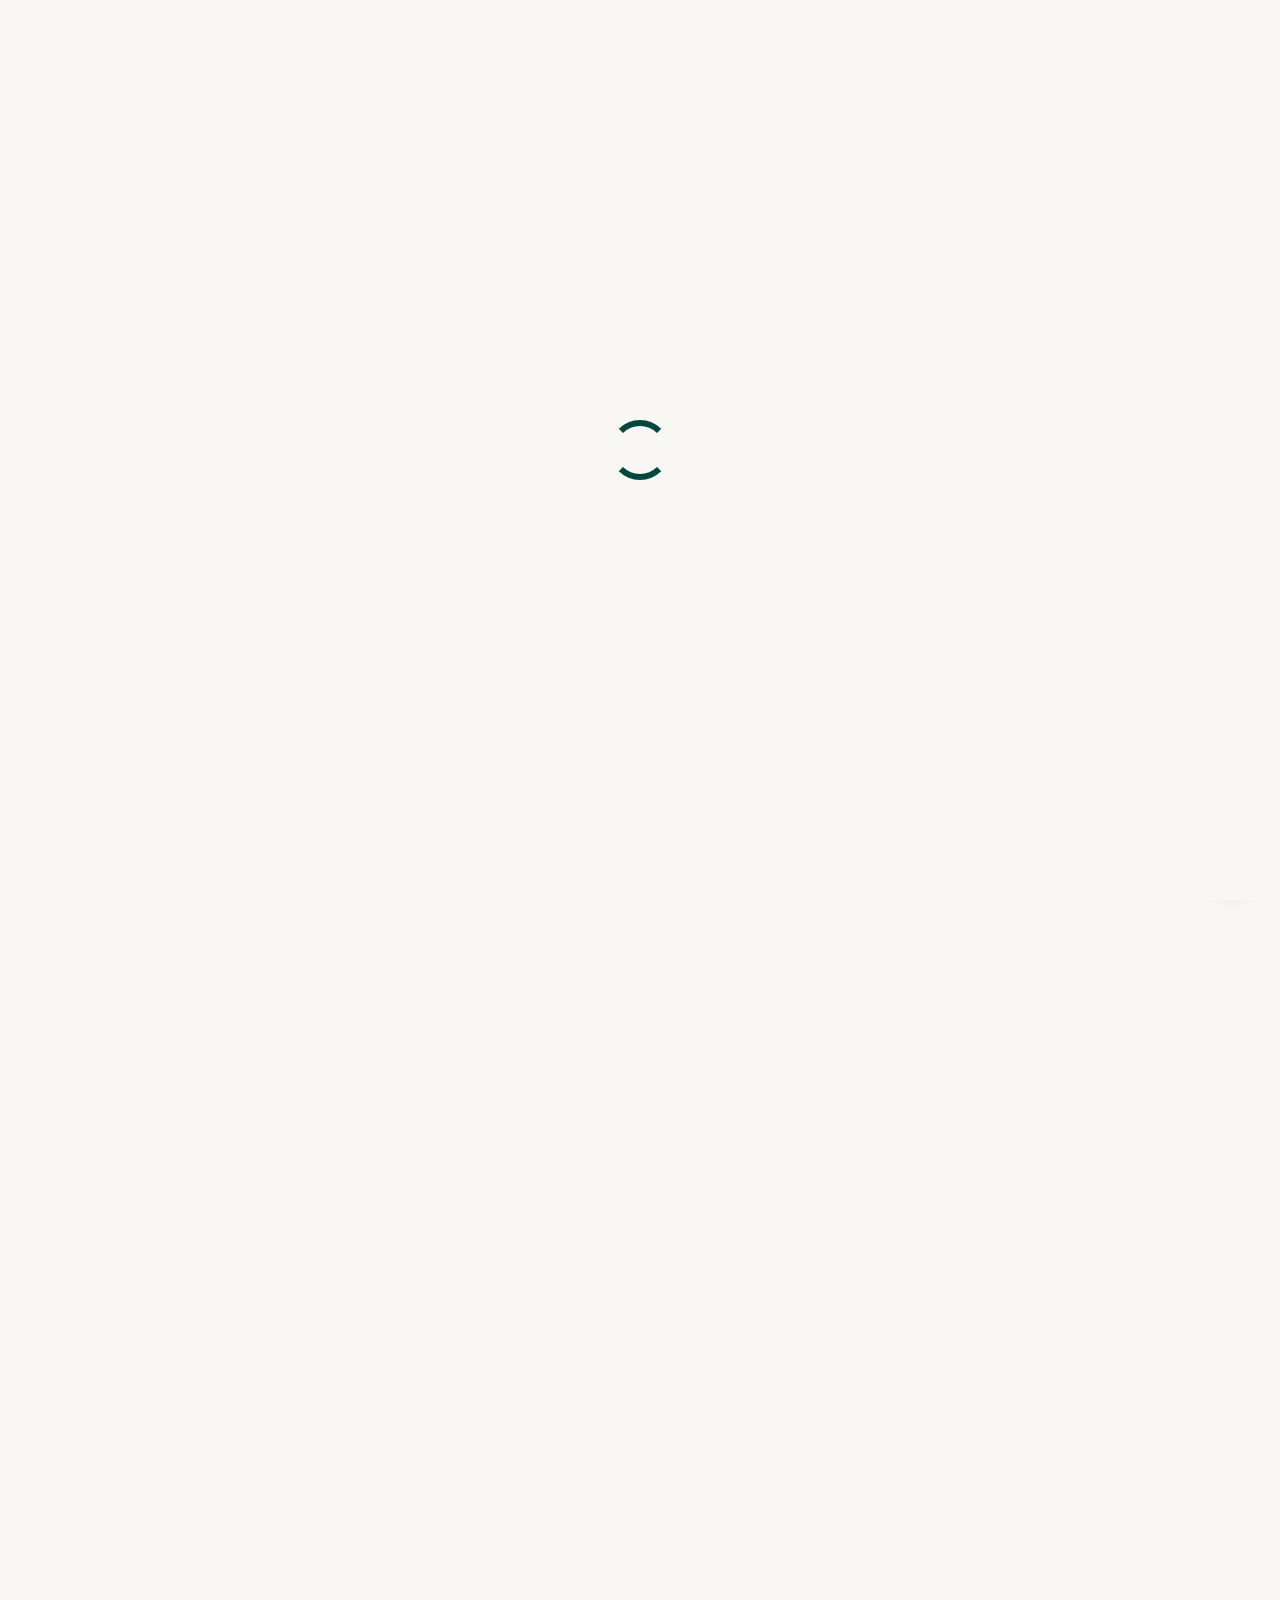
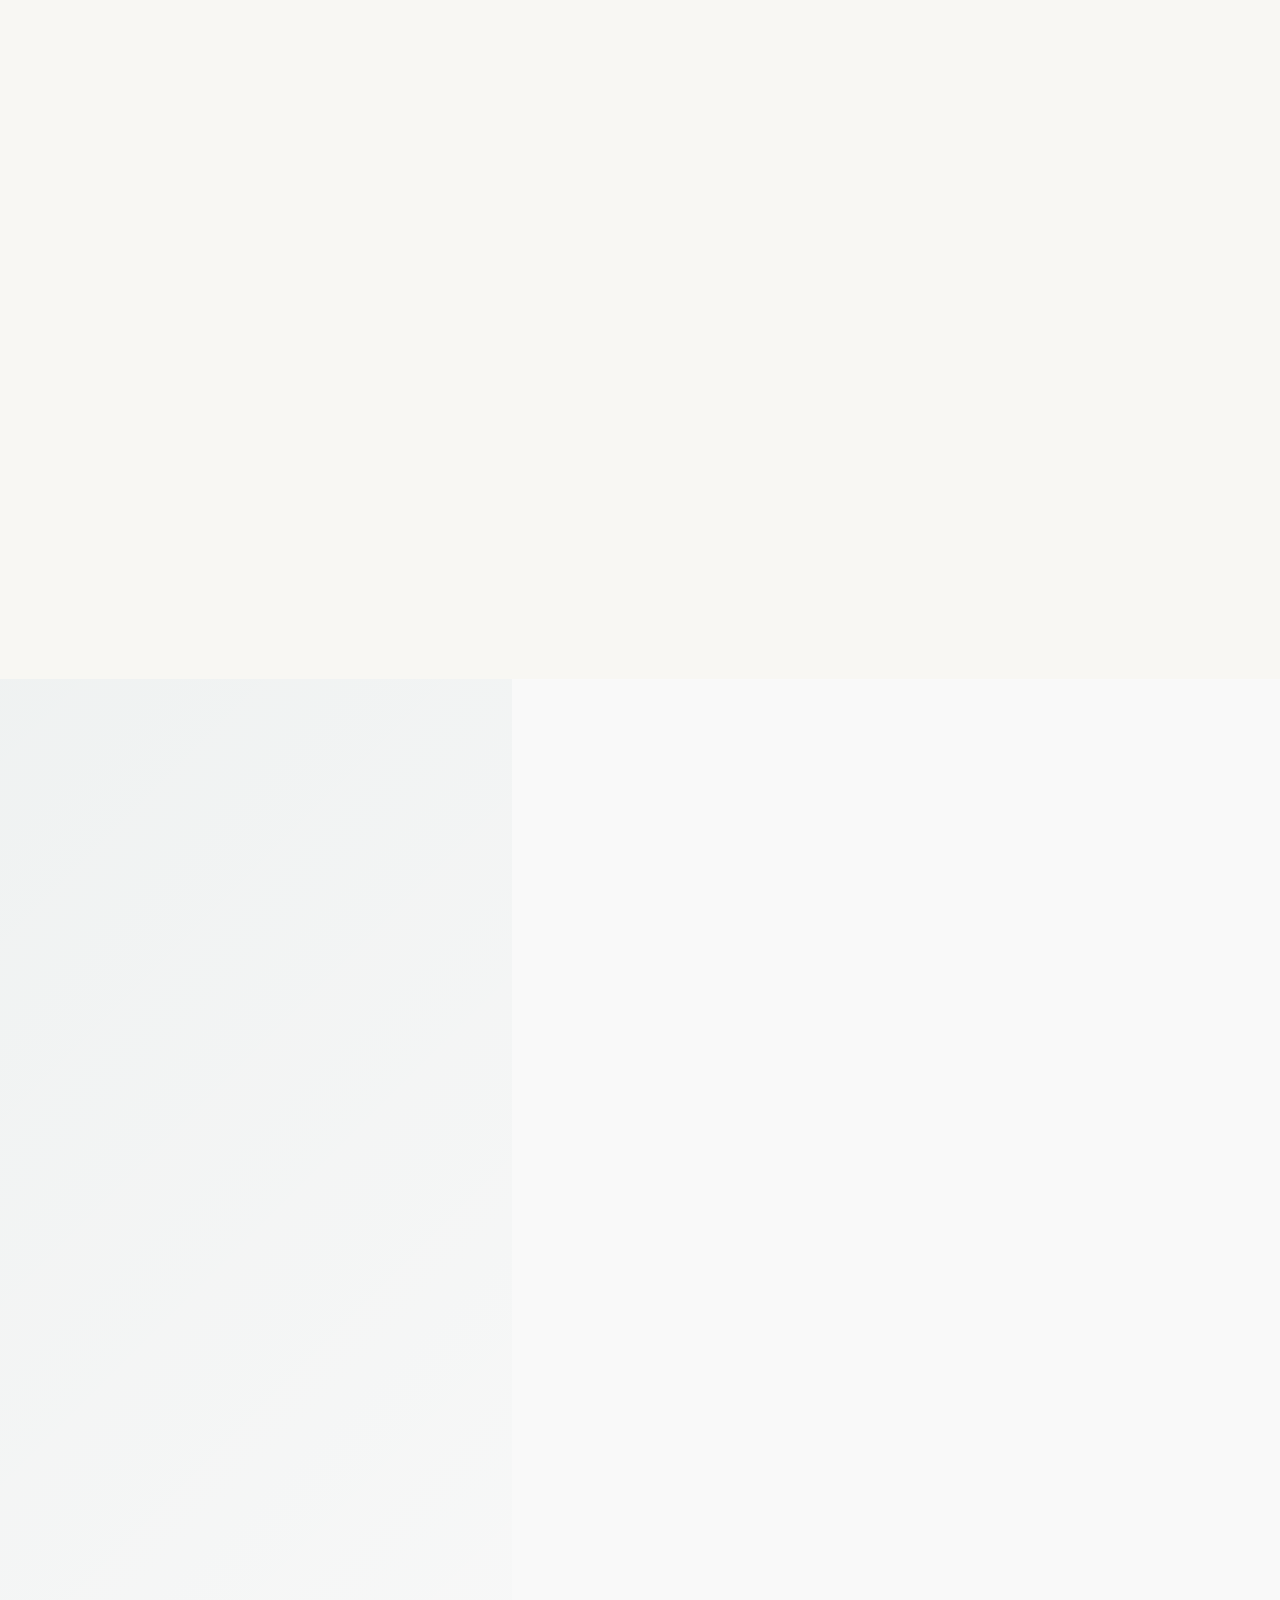
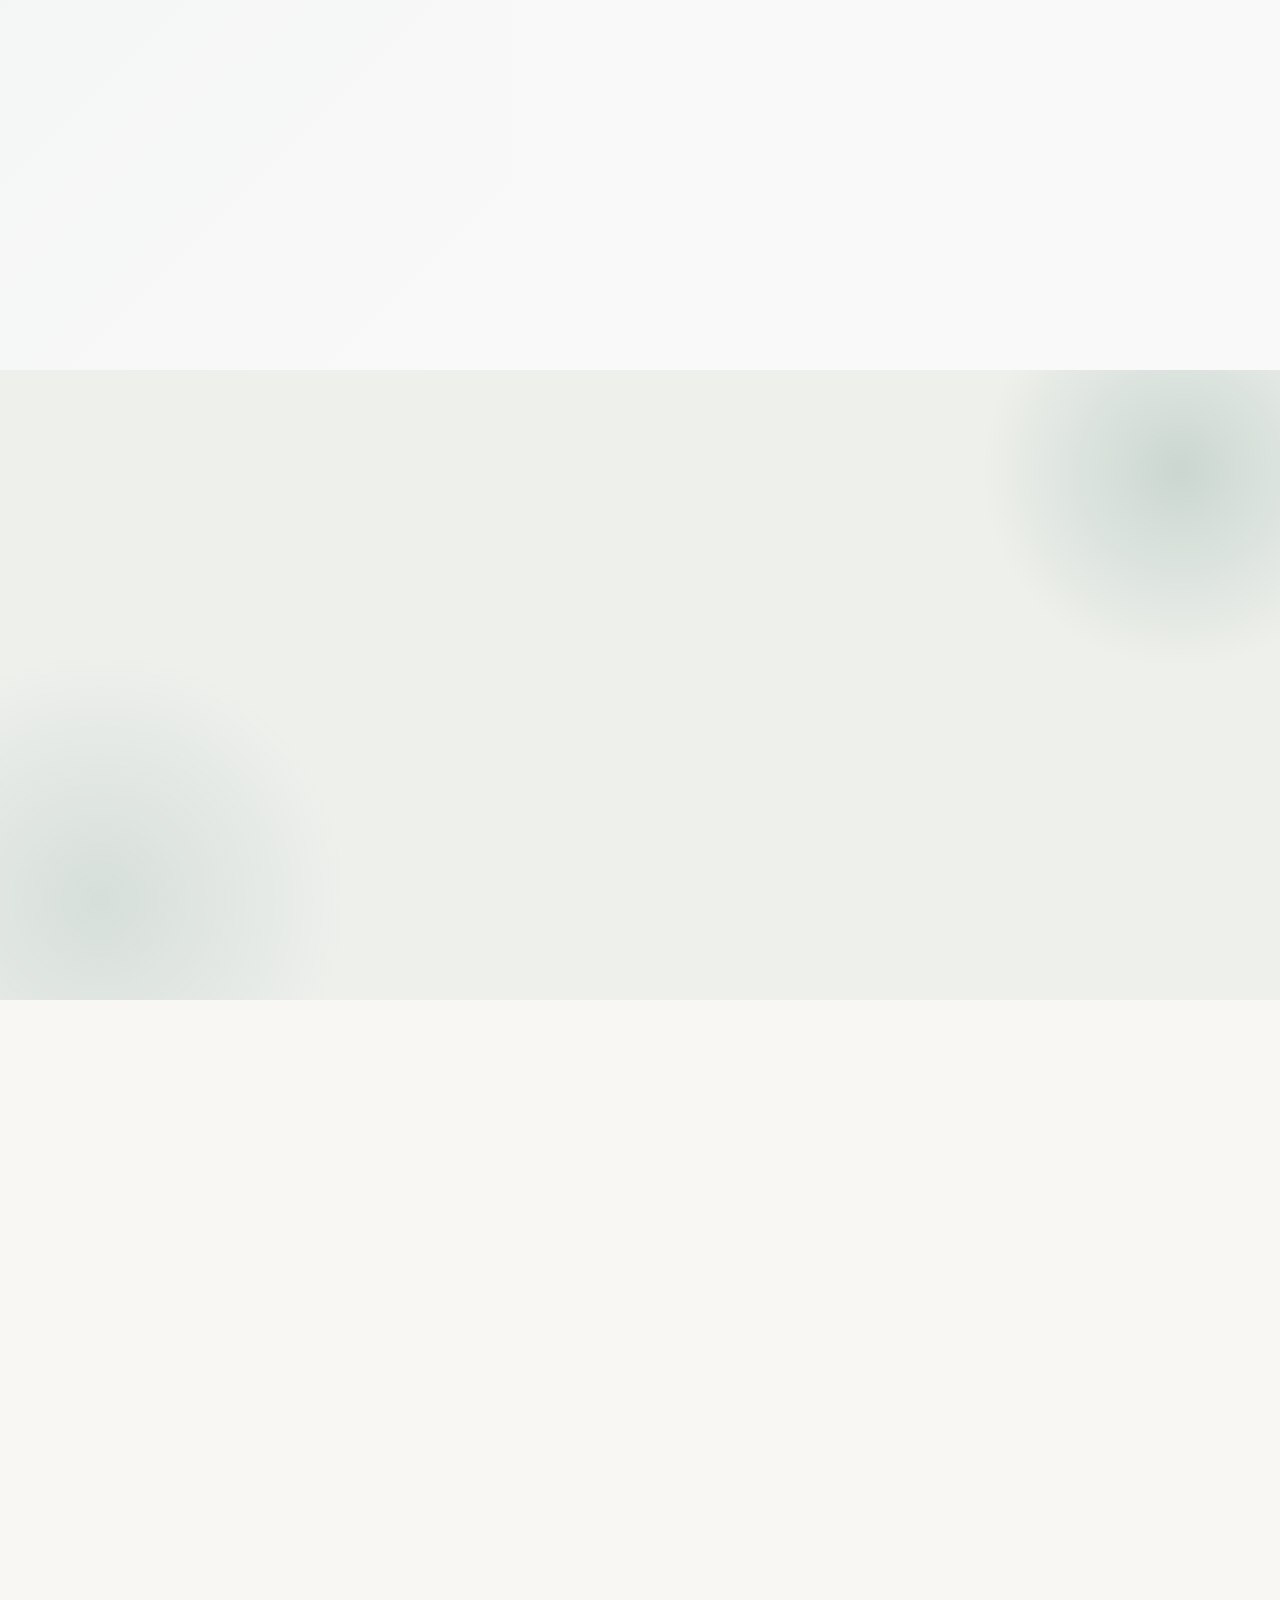
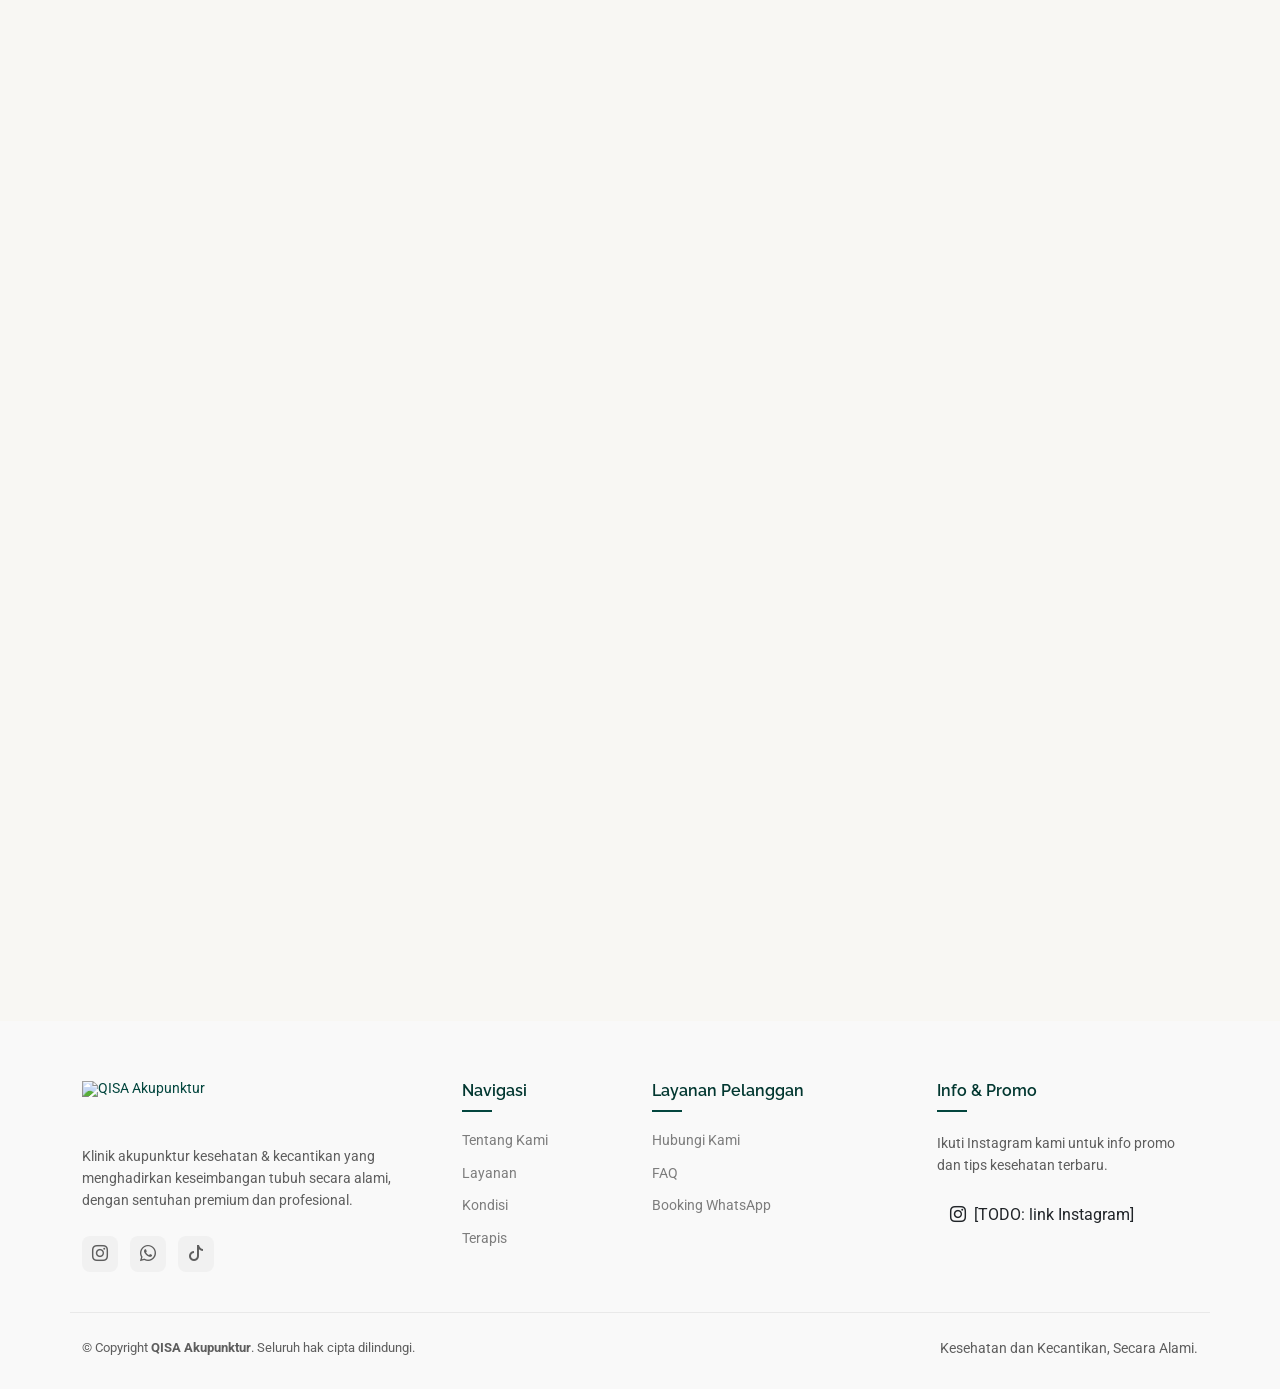
==== Orbit/index.html @ 47ae1bab "Initial commit" ====
<!DOCTYPE html>
<html lang="id">

<head>
  <meta charset="utf-8">

  <meta content="width=device-width, initial-scale=1.0" name="viewport">
  <title>QISA Akupunktur - Klinik Akupunktur Kesehatan &amp; Kecantikan | Padang</title>
  <meta name="description"
    content="QISA Akupunktur, klinik akupunktur kesehatan dan kecantikan di Padang. Ditangani terapis bersertifikat SIP, jarum steril sekali pakai.">
  <meta name="keywords"
    content="akupunktur padang, klinik akupunktur, akupunktur kecantikan, akupunktur facelift, bekam api">

  <!-- Favicons -->
  <link href="assets/img/favicon.png" rel="icon">
  <link href="assets/img/favicon.png" rel="apple-touch-icon">

  <!-- Fonts -->
  <link href="https://fonts.googleapis.com" rel="preconnect">
  <link href="https://fonts.gstatic.com" rel="preconnect" crossorigin>
  <link
    href="https://fonts.googleapis.com/css2?family=Roboto:ital,wght@0,100;0,300;0,400;0,500;0,700;0,900;1,100;1,300;1,400;1,500;1,700;1,900&family=Lato:ital,wght@0,100;0,300;0,400;0,700;0,900;1,100;1,300;1,400;1,700;1,900&family=Raleway:ital,wght@0,100;0,200;0,300;0,400;0,500;0,600;0,700;0,800;0,900;1,100;1,200;1,300;1,400;1,500;1,600;1,700;1,800;1,900&display=swap"
    rel="stylesheet">

  <!-- Vendor CSS Files -->
  <link href="assets/vendor/bootstrap/css/bootstrap.min.css" rel="stylesheet">
  <link href="assets/vendor/bootstrap-icons/bootstrap-icons.css" rel="stylesheet">
  <link href="assets/vendor/aos/aos.css" rel="stylesheet">
  <link href="assets/vendor/glightbox/css/glightbox.min.css" rel="stylesheet">
  <link href="assets/vendor/swiper/swiper-bundle.min.css" rel="stylesheet">

  <!-- Main CSS File -->
  <link href="assets/css/main.css" rel="stylesheet">

  <!-- =======================================================
  * Template Name: Orbit
  * Template URL: https://bootstrapmade.com/orbit-bootstrap-template/
  * Adapted for: QISA Akupunktur
  * NOTE: file ini didesain untuk ditimpakan ke index.html bawaan
  * template Orbit (folder assets/vendor, assets/css/main.css,
  * assets/js/main.js TETAP dipakai apa adanya). Silakan ubah warna
  * lewat variabel warna di assets/css/main.css.
  ======================================================== -->
</head>

<body class="index-page">

  <header id="header" class="header d-flex align-items-center sticky-top">
    <div class="container position-relative d-flex align-items-center justify-content-between">

      <a href="index.html" class="logo d-flex align-items-center me-auto me-xl-0">
        <img src="assets/img/logo-lengkap.png" alt="QISA Akupunktur" class="img-fluid">
      </a>

      <nav id="navmenu" class="navmenu">
        <ul>
          <li><a href="#hero" class="active">Beranda</a></li>
          <li><a href="#about">Tentang</a></li>
          <li><a href="#services">Layanan</a></li>
          <li><a href="#portfolio">Kondisi</a></li>
          <li><a href="#why-us">Kenapa QISA</a></li>
          <li><a href="#team">Terapis</a></li>
          <li><a href="#faq">FAQ</a></li>
          <li><a href="#contact">Kontak</a></li>
        </ul>
        <i class="mobile-nav-toggle d-xl-none bi bi-list"></i>
      </nav>

      <a class="btn-getstarted" href="https://wa.me/62XXXXXXXXXX" target="_blank">Booking WhatsApp</a>

    </div>
  </header>

  <main class="main">

    <!-- Hero Section -->
    <section id="hero" class="hero section">

      <div class="container" data-aos="fade-up" data-aos-delay="100">

        <div class="row align-items-center gy-5">

          <div class="col-lg-6" data-aos="fade-right" data-aos-delay="200">
            <div class="hero-content">
              <div class="hero-tag" data-aos="fade-up" data-aos-delay="250">
                <span class="tag-dot"></span>
                <span class="tag-text">Klinik Akupunktur Kesehatan &amp; Kecantikan · Padang</span>
              </div>

              <h1 class="hero-headline" data-aos="fade-up" data-aos-delay="300">Kembalikan Keseimbangan Tubuh, Secara
                Alami &amp; Profesional</h1>

              <p class="hero-text" data-aos="fade-up" data-aos-delay="350">QISA Akupunktur telah melayani masyarakat
                Padang sejak Januari 2024. Seluruh terapi ditangani langsung oleh Akupunktur Terapis bersertifikat dan
                berizin praktik (SIP), menggunakan jarum steril sekali pakai, sehingga Anda dapat menjalani terapi
                dengan aman dan nyaman.</p>

              <div class="hero-cta" data-aos="fade-up" data-aos-delay="400">
                <a href="https://wa.me/62XXXXXXXXXX" target="_blank" class="cta-button">
                  <span>Booking Sekarang</span>
                  <i class="bi bi-arrow-right"></i>
                </a>
                <a href="#services" class="cta-link">
                  <i class="bi bi-arrow-down-circle"></i>
                  <span>Lihat Layanan</span>
                </a>
              </div>
            </div>
          </div>

          <div class="col-lg-6" data-aos="fade-left" data-aos-delay="300">
            <div class="stats-grid">
              <div class="stat-card stat-card-primary" data-aos="zoom-in" data-aos-delay="350">
                <div class="stat-icon-wrap">
                  <i class="bi bi-shield-check"></i>
                </div>
                <div class="stat-info">
                  <span class="stat-value">SIP</span>
                  <span class="stat-title">Terapis Tersertifikasi</span>
                </div>
              </div>

              <div class="stat-card" data-aos="zoom-in" data-aos-delay="400">
                <div class="stat-icon-wrap">
                  <i class="bi bi-droplet-half"></i>
                </div>
                <div class="stat-info">
                  <span class="stat-value">100%</span>
                  <span class="stat-title">Jarum Steril Sekali Pakai</span>
                </div>
              </div>

              <div class="stat-card" data-aos="zoom-in" data-aos-delay="450">
                <div class="stat-icon-wrap">
                  <i class="bi bi-calendar-heart"></i>
                </div>
                <div class="stat-info">
                  <span class="stat-value">2024</span>
                  <span class="stat-title">Melayani Sejak</span>
                </div>
              </div>

              <div class="stat-card stat-card-accent" data-aos="zoom-in" data-aos-delay="500">
                <div class="stat-icon-wrap">
                  <i class="bi bi-flower1"></i>
                </div>
                <div class="stat-info">
                  <span class="stat-value">2</span>
                  <span class="stat-title">Kesehatan &amp; Kecantikan</span>
                </div>
              </div>
            </div>
          </div>

        </div>

      </div>

    </section><!-- /Hero Section -->

    <!-- About Section -->
    <section id="about" class="about section">

      <div class="container" data-aos="fade-up" data-aos-delay="100">

        <div class="row gy-5 align-items-center">

          <div class="col-xl-6" data-aos="fade-right" data-aos-delay="200">
            <div class="about-images-wrapper">
              <div class="image-main">
                <!-- TODO: ganti dengan foto suasana klinik QISA -->
                <img src="assets/img/about/about-klinik.webp" alt="Suasana klinik QISA Akupunktur" class="img-fluid">
              </div>
              <div class="image-offset">
                <!-- TODO: ganti dengan foto detail sesi terapi -->
                <img src="assets/img/about/about-terapi-detail.webp" alt="Detail sesi terapi akupunktur"
                  class="img-fluid">
              </div>
              <div class="experience-badge">
                <img src="assets/img/logo.webp" alt="Logo QISA" width="80" height="80" class="rounded-circle">
                <!-- <span class="years">Q</span> -->
                <span class="text">Filosofi<br>Logo QISA</span>
              </div>
              <div class="shape-pattern"></div>
            </div>
          </div>

          <div class="col-xl-6" data-aos="fade-left" data-aos-delay="300">
            <div class="about-content">
              <div class="section-subtitle">Tentang Kami</div>
              <h2>Klinik Akupunktur yang Mengembalikan Harmoni Tubuh dari Dalam</h2>
              <p class="lead-text">
                Huruf Q pada logo QISA mewakili "Qi", energi kehidupan dalam konsep penyembuhan tradisional. Lengkung
                yin-yang di dalamnya melambangkan keseimbangan antara tubuh, energi, kesehatan, dan kecantikan.
              </p>
              <p class="mb-4 description">
                QISA Akupunktur telah melayani masyarakat sejak Januari 2024 dengan komitmen menghadirkan pelayanan
                kesehatan yang profesional, aman, dan berkualitas. Seluruh layanan ditangani oleh Akupunktur Terapis
                tersertifikasi yang memiliki Surat Izin Praktik (SIP), berlokasi strategis di Jalan S. Parman No. 110,
                Padang.
              </p>

              <div class="features-grid">
                <div class="feature-card">
                  <i class="bi bi-check-circle-fill"></i>
                  <span>Jarum Steril Sekali Pakai</span>
                </div>
                <div class="feature-card">
                  <i class="bi bi-check-circle-fill"></i>
                  <span>Personal &amp; Holistik</span>
                </div>
                <div class="feature-card">
                  <i class="bi bi-check-circle-fill"></i>
                  <span>Lokasi Strategis</span>
                </div>
                <div class="feature-card">
                  <i class="bi bi-check-circle-fill"></i>
                  <span>Ramah &amp; Edukatif</span>
                </div>
              </div>

              <div class="stats-row">
                <div class="stat-box">
                  <span class="number purecounter" data-purecounter-start="0" data-purecounter-end="3"
                    data-purecounter-duration="1">3</span>
                  <span class="label">Jenis Layanan</span>
                </div>
                <div class="stat-box">
                  <span class="number purecounter" data-purecounter-start="0" data-purecounter-end="13"
                    data-purecounter-duration="1">13</span>
                  <span class="label">FAQ Terjawab</span>
                </div>
                <div class="stat-box">
                  <span class="number purecounter" data-purecounter-start="0" data-purecounter-end="100"
                    data-purecounter-duration="1">100</span>
                  <span class="label">% Jarum Steril</span>
                </div>
              </div>

              <div class="action-buttons">
                <a href="https://wa.me/62XXXXXXXXXX" target="_blank" class="btn btn-primary-custom">
                  Booking via WhatsApp <i class="bi bi-arrow-right"></i>
                </a>
                <div class="contact-info">
                  <div class="icon-box">
                    <i class="bi bi-geo-alt-fill"></i>
                  </div>
                  <div class="text">
                    <span>Kunjungi Kami</span>
                    <a href="#contact">Jl. S. Parman No. 110, Padang</a>
                  </div>
                </div>
              </div>

            </div>
          </div>

        </div>

      </div>

    </section><!-- /About Section -->

    <!-- Services Section -->
    <section id="services" class="services section">

      <!-- Section Title -->
      <div class="container section-title" data-aos="fade-up">
        <h2>Layanan</h2>
        <p>Terapi yang menggabungkan pendekatan tradisional dengan praktik profesional, disesuaikan dengan kebutuhan
          setiap pasien</p>
      </div><!-- End Section Title -->

      <div class="container" data-aos="fade-up" data-aos-delay="100">

        <div class="row g-4 justify-content-center">

          <!-- Service Card 1 -->
          <div class="col-lg-4 col-md-6" data-aos="fade-up" data-aos-delay="100">
            <div class="service-card">
              <div class="icon-wrapper">
                <i class="bi bi-activity"></i>
              </div>
              <h3>Akupuntur Kesehatan</h3>
              <p>Menstimulasi titik-titik tubuh dengan jarum steril halus untuk mengoptimalkan fungsi tubuh,
                meningkatkan sirkulasi, dan mendukung pemulihan alami. Cocok untuk nyeri otot, migrain, insomnia, dan
                gangguan pencernaan.</p>
              <a href="https://wa.me/62XXXXXXXXXX" target="_blank" class="service-link">
                <span>Konsultasi Sekarang</span>
                <i class="bi bi-arrow-right"></i>
              </a>
            </div>
          </div><!-- End Service Card -->

          <!-- Service Card 2 - Featured -->
          <div class="col-lg-4 col-md-6" data-aos="fade-up" data-aos-delay="200">
            <div class="service-card featured">
              <div class="featured-badge">
                <i class="bi bi-star-fill"></i>
                <span>Umum &amp; Facelift</span>
              </div>
              <div class="icon-wrapper">
                <i class="bi bi-flower1"></i>
              </div>
              <h3>Akupuntur Kecantikan</h3>
              <p>Perawatan wajah alami tanpa bedah yang merangsang sirkulasi darah dan regenerasi kulit dari dalam.
                Tersedia Akupuntur Kecantikan Umum dan Akupuntur Facelift (efek lifting alami tanpa operasi).</p>
              <a href="https://wa.me/62XXXXXXXXXX" target="_blank" class="service-link">
                <span>Konsultasi Sekarang</span>
                <i class="bi bi-arrow-right"></i>
              </a>
            </div>
          </div><!-- End Service Card -->

          <!-- Service Card 3 -->
          <div class="col-lg-4 col-md-6" data-aos="fade-up" data-aos-delay="300">
            <div class="service-card">
              <div class="icon-wrapper">
                <i class="bi bi-fire"></i>
              </div>
              <h3>Bekam Api</h3>
              <p>Terapi tradisional dengan kop bertekanan vakum dari panas, dilakukan sesuai prosedur aman oleh terapis
                kompeten. Membantu melancarkan sirkulasi darah dan meredakan ketegangan otot.</p>
              <a href="https://wa.me/62XXXXXXXXXX" target="_blank" class="service-link">
                <span>Konsultasi Sekarang</span>
                <i class="bi bi-arrow-right"></i>
              </a>
            </div>
          </div><!-- End Service Card -->

        </div>

        <!-- Stats Row -->
        <div class="stats-row" data-aos="fade-up" data-aos-delay="400">
          <div class="row g-4 justify-content-center">
            <div class="col-6 col-md-3">
              <div class="stat-item">
                <span class="stat-number">SIP</span>
                <span class="stat-label">Terapis Berizin</span>
              </div>
            </div>
            <div class="col-6 col-md-3">
              <div class="stat-item">
                <span class="stat-number">100%</span>
                <span class="stat-label">Jarum Steril</span>
              </div>
            </div>
            <div class="col-6 col-md-3">
              <div class="stat-item">
                <span class="stat-number">3</span>
                <span class="stat-label">Jenis Terapi</span>
              </div>
            </div>
            <div class="col-6 col-md-3">
              <div class="stat-item">
                <span class="stat-number">2024</span>
                <span class="stat-label">Berdiri Sejak</span>
              </div>
            </div>
          </div>
        </div>

      </div>

    </section><!-- /Services Section -->

    <section class="compare section light-background">

      <div class="container section-title" data-aos="fade-up">
        <h2>Kecantikan Umum vs. Facelift</h2>
        <p>Dua pendekatan berbeda untuk kebutuhan yang berbeda pula</p>
      </div>

      <div class="container" data-aos="fade-up">

        <div class="compare-card">

          <table class="table align-middle mb-0">

            <thead>
              <tr>
                <th width="20%">Aspek</th>
                <th width="40%">Kecantikan Umum</th>
                <th width="40%">Facelift</th>
              </tr>
            </thead>

            <tbody>

              <tr>
                <td>1. Fokus Utama</td>
                <td>Mencerahkan & menjaga kesehatan kulit.</td>
                <td>Mengencangkan (lifting) wajah secara alami.</td>
              </tr>

              <tr>
                <td>2. Jumlah Jarum</td>
                <td>Standar pada titik utama wajah.</td>
                <td>±100–150 jarum halus.</td>
              </tr>

              <tr>
                <td>3. Cocok Untuk</td>
                <td>Kulit kusam, jerawat, pori besar, mata panda.</td>
                <td>Kulit kendur, garis halus, double chin.</td>
              </tr>

              <tr>
                <td>4. Durasi</td>
                <td>±25 menit.</td>
                <td>±1 jam 20 menit.</td>
              </tr>

            </tbody>

          </table>

        </div>

      </div>

    </section>

    <!-- Portfolio Section -> repurposed as "Kondisi yang Ditangani" -->
    <section id="portfolio" class="portfolio section">

      <!-- Section Title -->
      <div class="container section-title" data-aos="fade-up">
        <h2>Kondisi yang Ditangani</h2>
        <p>Dari nyeri otot hingga gangguan tidur — telusuri kategori keluhan untuk melihat apa yang bisa dibantu QISA
        </p>
      </div><!-- End Section Title -->

      <div class="container" data-aos="fade-up" data-aos-delay="100">

        <div class="isotope-layout" data-default-filter="*" data-layout="fitRows" data-sort="original-order">

          <div class="filters-wrapper" data-aos="fade-up" data-aos-delay="100">
            <ul class="portfolio-filters isotope-filters">
              <li data-filter="*" class="filter-active">Semua</li>
              <li data-filter=".filter-otot">Otot &amp; Sendi</li>
              <li data-filter=".filter-saraf">Saraf</li>
              <li data-filter=".filter-tidur">Tidur &amp; Psikologis</li>
              <li data-filter=".filter-pencernaan">Pencernaan</li>
              <li data-filter=".filter-wanita">Kesehatan Wanita</li>
              <li data-filter=".filter-kulit">Kulit &amp; Estetika</li>
            </ul>
          </div>

          <div class="row g-4 isotope-container" data-aos="fade-up" data-aos-delay="200">

            <div class="col-lg-4 col-md-6 portfolio-item isotope-item filter-otot">
              <div class="project-card">
                <div class="image-wrapper">
                  <!-- TODO: ganti dengan foto terapi terkait -->
                  <img src="assets/img/kondisi/1.webp" alt="Nyeri otot dan sendi" class="img-fluid" loading="lazy">
                  <span class="category-badge">Otot &amp; Sendi</span>
                </div>
                <div class="project-info">
                  <h3>Nyeri Leher, Bahu &amp; Pinggang</h3>
                  <p>Termasuk leher kaku, frozen shoulder, nyeri punggung, dan nyeri lutut.</p>
                </div>
              </div>
            </div>

            <div class="col-lg-4 col-md-6 portfolio-item isotope-item filter-otot">
              <div class="project-card">
                <div class="image-wrapper">
                  <img src="assets/img/kondisi/2.webp" alt="Saraf terjepit dan cedera olahraga" class="img-fluid"
                    loading="lazy">
                  <span class="category-badge">Otot &amp; Sendi</span>
                </div>
                <div class="project-info">
                  <h3>Saraf Terjepit &amp; Cedera Olahraga</h3>
                  <p>HNP, sciatica, keseleo, kram otot, hingga tennis elbow.</p>
                </div>
              </div>
            </div>

            <div class="col-lg-4 col-md-6 portfolio-item isotope-item filter-saraf">
              <div class="project-card">
                <div class="image-wrapper">
                  <img src="assets/img/kondisi/3.webp" alt="Migrain dan sakit kepala" class="img-fluid" loading="lazy">
                  <span class="category-badge">Saraf</span>
                </div>
                <div class="project-info">
                  <h3>Migrain &amp; Sakit Kepala</h3>
                  <p>Termasuk sakit kepala tegang, vertigo, dan gangguan keseimbangan.</p>
                </div>
              </div>
            </div>

            <div class="col-lg-4 col-md-6 portfolio-item isotope-item filter-saraf">
              <div class="project-card">
                <div class="image-wrapper">
                  <img src="assets/img/kondisi/4.webp" alt="Pemulihan pasca stroke" class="img-fluid" loading="lazy">
                  <span class="category-badge">Saraf</span>
                </div>
                <div class="project-info">
                  <h3>Kesemutan &amp; Pemulihan Pasca Stroke</h3>
                  <p>Termasuk mati rasa, neuropati diabetik, dan kekakuan pasca stroke.</p>
                </div>
              </div>
            </div>

            <div class="col-lg-4 col-md-6 portfolio-item isotope-item filter-tidur">
              <div class="project-card">
                <div class="image-wrapper">
                  <img src="assets/img/kondisi/5.webp" alt="Insomnia dan gangguan tidur" class="img-fluid"
                    loading="lazy">
                  <span class="category-badge">Tidur &amp; Psikologis</span>
                </div>
                <div class="project-info">
                  <h3>Insomnia &amp; Sulit Tidur</h3>
                  <p>Tidur tidak nyenyak hingga mudah terbangun saat tidur.</p>
                </div>
              </div>
            </div>

            <div class="col-lg-4 col-md-6 portfolio-item isotope-item filter-tidur">
              <div class="project-card">
                <div class="image-wrapper">
                  <img src="assets/img/kondisi/6.webp" alt="Stres dan kelelahan" class="img-fluid" loading="lazy">
                  <span class="category-badge">Tidur &amp; Psikologis</span>
                </div>
                <div class="project-info">
                  <h3>Stres, Cemas &amp; Burnout</h3>
                  <p>Termasuk kelelahan kronis dan gangguan konsentrasi.</p>
                </div>
              </div>
            </div>

            <div class="col-lg-4 col-md-6 portfolio-item isotope-item filter-pencernaan">
              <div class="project-card">
                <div class="image-wrapper">
                  <img src="assets/img/kondisi/7.webp" alt="Maag dan GERD" class="img-fluid" loading="lazy">
                  <span class="category-badge">Pencernaan</span>
                </div>
                <div class="project-info">
                  <h3>Maag, GERD &amp; Perut Kembung</h3>
                  <p>Termasuk gastritis, mual, dan nafsu makan menurun.</p>
                </div>
              </div>
            </div>

            <div class="col-lg-4 col-md-6 portfolio-item isotope-item filter-wanita">
              <div class="project-card">
                <div class="image-wrapper">
                  <img src="assets/img/kondisi/8.webp" alt="Kesehatan wanita" class="img-fluid" loading="lazy">
                  <span class="category-badge">Kesehatan Wanita</span>
                </div>
                <div class="project-info">
                  <h3>Nyeri Haid &amp; Persiapan Program Hamil</h3>
                  <p>Termasuk haid tidak teratur dan pemulihan pasca melahirkan.</p>
                </div>
              </div>
            </div>

            <div class="col-lg-4 col-md-6 portfolio-item isotope-item filter-kulit">
              <div class="project-card">
                <div class="image-wrapper">
                  <img src="assets/img/kondisi/9.webp" alt="Kulit dan estetika" class="img-fluid" loading="lazy">
                  <span class="category-badge">Kulit &amp; Estetika</span>
                </div>
                <div class="project-info">
                  <h3>Jerawat, Kulit Kusam &amp; Anti-Aging</h3>
                  <p>Termasuk bekas jerawat, kerutan wajah, dan gatal kronis.</p>
                </div>
              </div>
            </div>

          </div><!-- End Portfolio Container -->

        </div>

        <div class="cta-section" data-aos="zoom-in" data-aos-delay="300">
          <div class="cta-content">
            <span class="cta-label"><i class="bi bi-info-circle-fill"></i> Catatan Penting</span>
            <h3>Akupuntur adalah Terapi Komplementer</h3>
            <p>Dilakukan oleh terapis bersertifikat dan berizin praktik. Penanganan disesuaikan dengan hasil konsultasi
              dan pemeriksaan awal. Pada kondisi tertentu, pasien mungkin memerlukan kolaborasi dengan dokter atau
              tenaga kesehatan lain.</p>
            <div class="cta-buttons">
              <a href="https://wa.me/62XXXXXXXXXX" target="_blank" class="btn-cta-primary">Konsultasikan Keluhan Anda <i
                  class="bi bi-arrow-right"></i></a>
            </div>
          </div>
          <div class="cta-decoration">
            <div class="floating-shape shape-1"></div>
            <div class="floating-shape shape-2"></div>
            <div class="floating-shape shape-3"></div>
          </div>
        </div>

      </div>

    </section><!-- /Portfolio Section -->

    <!-- Why Us Section -->
    <section id="why-us" class="why-us section light-background">

      <!-- Section Title -->
      <div class="container section-title" data-aos="fade-up">
        <h2>Kenapa QISA</h2>
        <p>Alur terapi yang aman, personal, dan dirancang agar hasilnya optimal untuk setiap pasien</p>
      </div><!-- End Section Title -->

      <div class="container" data-aos="fade-up" data-aos-delay="100">

        <div class="row g-5">
          <div class="col-lg-5" data-aos="fade-right" data-aos-delay="200">
            <div class="sidebar-content">
              <div class="badge-wrapper">
                <span class="section-badge"><i class="bi bi-stars"></i> Perbedaan Kami</span>
              </div>
              <h2>Terapi yang Aman, Personal, dan Berbasis Kepercayaan</h2>
              <p class="description">Setiap pasien QISA ditangani dengan pendekatan holistik oleh terapis yang sama,
                sehingga penanganan lebih konsisten dan disesuaikan dengan riwayat kondisi masing-masing.</p>

              <div class="stat-cards">
                <div class="stat-card" data-aos="zoom-in" data-aos-delay="300">
                  <div class="stat-value">SIP</div>
                  <div class="stat-text">Terapis Berizin Praktik</div>
                </div>
                <div class="stat-card" data-aos="zoom-in" data-aos-delay="350">
                  <div class="stat-value">100%</div>
                  <div class="stat-text">Jarum Steril Sekali Pakai</div>
                </div>
                <div class="stat-card" data-aos="zoom-in" data-aos-delay="400">
                  <div class="stat-value">2024</div>
                  <div class="stat-text">Melayani Sejak</div>
                </div>
              </div>

              <div class="action-buttons">
                <a href="https://wa.me/62XXXXXXXXXX" target="_blank" class="btn-main">Booking Sekarang</a>
                <a href="#faq" class="btn-outline">Baca FAQ</a>
              </div>
            </div>
          </div>

          <div class="col-lg-7" data-aos="fade-left" data-aos-delay="200">
            <div class="features-grid">
              <div class="feature-box highlight" data-aos="fade-up" data-aos-delay="250">
                <div class="feature-ribbon">Prioritas Utama</div>
                <div class="feature-icon">
                  <i class="bi bi-droplet-half"></i>
                </div>
                <div class="feature-content">
                  <h4>Higienis &amp; Steril</h4>
                  <p>Jarum akupuntur steril sekali pakai untuk setiap pasien, dibuang sesuai standar limbah medis.</p>
                </div>
              </div><!-- End Feature Box -->

              <div class="feature-box" data-aos="fade-up" data-aos-delay="300">
                <div class="feature-icon">
                  <i class="bi bi-award-fill"></i>
                </div>
                <div class="feature-content">
                  <h4>Terapis Bersertifikat</h4>
                  <p>Seluruh tindakan dilakukan oleh Akupunktur Terapis dengan Surat Izin Praktik (SIP).</p>
                </div>
              </div><!-- End Feature Box -->

              <div class="feature-box" data-aos="fade-up" data-aos-delay="350">
                <div class="feature-icon">
                  <i class="bi bi-person-hearts"></i>
                </div>
                <div class="feature-content">
                  <h4>Penanganan Personal</h4>
                  <p>Setiap terapi disesuaikan hasil konsultasi dan kondisi masing-masing pasien.</p>
                </div>
              </div><!-- End Feature Box -->
            </div>

            <div class="process-timeline" data-aos="fade-up" data-aos-delay="400">
              <h5 class="timeline-title"><i class="bi bi-diagram-3-fill"></i> Alur Terapi di QISA</h5>
              <div class="timeline-steps">
                <div class="timeline-step">
                  <div class="step-marker">1</div>
                  <div class="step-info">
                    <strong>Konsultasi</strong>
                    <span>Diskusi keluhan &amp; riwayat</span>
                  </div>
                </div>
                <div class="timeline-connector"></div>
                <div class="timeline-step">
                  <div class="step-marker">2</div>
                  <div class="step-info">
                    <strong>Pemeriksaan</strong>
                    <span>Menentukan titik terapi</span>
                  </div>
                </div>
                <div class="timeline-connector"></div>
                <div class="timeline-step">
                  <div class="step-marker">3</div>
                  <div class="step-info">
                    <strong>Terapi</strong>
                    <span>Jarum steril, nyaman</span>
                  </div>
                </div>
                <div class="timeline-connector"></div>
                <div class="timeline-step">
                  <div class="step-marker">4</div>
                  <div class="step-info">
                    <strong>Evaluasi</strong>
                    <span>Rekomendasi lanjutan</span>
                  </div>
                </div>
              </div>
            </div>

            <div class="capabilities-section" data-aos="fade-up" data-aos-delay="450">
              <h5 class="capabilities-heading">Kredensial Kami</h5>
              <div class="capabilities-grid">
                <div class="capability-card">
                  <div class="capability-icon">
                    <i class="bi bi-patch-check"></i>
                  </div>
                  <h6>Surat Izin Praktik (SIP)</h6>
                  <p>Legalitas resmi tenaga kesehatan yang menangani setiap pasien.</p>
                </div>
                <div class="capability-card">
                  <div class="capability-icon">
                    <i class="bi bi-mortarboard"></i>
                  </div>
                  <h6>Sertifikasi Akupunktur</h6>
                  <p>Kompetensi teruji sesuai standar praktik akupunktur.</p>
                </div>
                <div class="capability-card">
                  <div class="capability-icon">
                    <i class="bi bi-shield-check"></i>
                  </div>
                  <h6>Alat &amp; Prosedur Aman</h6>
                  <p>Jarum steril sekali pakai, dikelola sesuai standar limbah medis.</p>
                </div>
              </div>
            </div>
          </div>
        </div>

      </div>

    </section><!-- /Why Us Section -->

    <!-- Testimonials Section -->
    <section id="testimonials" class="testimonials section">

      <!-- Section Title -->
      <div class="container section-title" data-aos="fade-up">
        <h2>Testimoni</h2>
        <p>Dipercaya oleh mereka yang sudah merasakan manfaat terapi di QISA</p>
      </div><!-- End Section Title -->

      <div class="container" data-aos="fade-up" data-aos-delay="100">

        <div class="row">

          <!-- Left Sidebar -->
          <div class="col-lg-4" data-aos="fade-right" data-aos-delay="150">
            <div class="testimonials-sidebar">
              <div class="sidebar-content">
                <span class="satisfied-badge"><i class="bi bi-heart-fill"></i> Pasien Puas</span>
                <h3>Apa Kata Pasien Kami</h3>
                <p>Kepercayaan pasien adalah prioritas kami — ditopang oleh terapis bersertifikat dan prosedur yang
                  aman.</p>
                <a href="https://wa.me/62XXXXXXXXXX" target="_blank" class="btn-view-all">Konsultasi Sekarang <i
                    class="bi bi-arrow-right"></i></a>
              </div>
            </div>
          </div><!-- End Left Sidebar -->

          <!-- Right Testimonials Slider -->
          <div class="col-lg-8" data-aos="fade-left" data-aos-delay="200">
            <div class="testimonials-carousel swiper init-swiper">
              <script type="application/json" class="swiper-config">
                {
                  "loop": true,
                  "speed": 700,
                  "autoplay": {
                    "delay": 5000
                  },
                  "slidesPerView": 1,
                  "spaceBetween": 24,
                  "pagination": {
                    "el": ".swiper-pagination",
                    "type": "bullets",
                    "clickable": true
                  },
                  "breakpoints": {
                    "768": {
                      "slidesPerView": 2
                    }
                  }
                }
              </script>

              <div class="swiper-wrapper">

                <!-- Testimonial Card 1 -->
                <div class="swiper-slide">
                  <div class="testimonial-card">
                    <div class="card-top">
                      <div class="stars">
                        <i class="bi bi-star-fill"></i>
                        <i class="bi bi-star-fill"></i>
                        <i class="bi bi-star-fill"></i>
                        <i class="bi bi-star-fill"></i>
                        <i class="bi bi-star-fill"></i>
                      </div>
                      <span class="quote-mark"><i class="bi bi-quote"></i></span>
                    </div>
                    <p class="testimonial-text">[TODO: Tulis testimoni asli pasien — misal soal keluhan yang membaik
                      setelah terapi rutin di QISA.]</p>
                    <div class="author-info">
                      <div class="author-details">
                        <h5>[Nama Pasien]</h5>
                        <span>[Keluhan yang ditangani]</span>
                      </div>
                    </div>
                  </div>
                </div><!-- End Testimonial Card -->

                <!-- Testimonial Card 2 -->
                <div class="swiper-slide">
                  <div class="testimonial-card">
                    <div class="card-top">
                      <div class="stars">
                        <i class="bi bi-star-fill"></i>
                        <i class="bi bi-star-fill"></i>
                        <i class="bi bi-star-fill"></i>
                        <i class="bi bi-star-fill"></i>
                        <i class="bi bi-star-fill"></i>
                      </div>
                      <span class="quote-mark"><i class="bi bi-quote"></i></span>
                    </div>
                    <p class="testimonial-text">[TODO: Tulis testimoni asli pasien di sini.]</p>
                    <div class="author-info">
                      <div class="author-details">
                        <h5>[Nama Pasien]</h5>
                        <span>[Keluhan yang ditangani]</span>
                      </div>
                    </div>
                  </div>
                </div><!-- End Testimonial Card -->

                <!-- Testimonial Card 3 -->
                <div class="swiper-slide">
                  <div class="testimonial-card">
                    <div class="card-top">
                      <div class="stars">
                        <i class="bi bi-star-fill"></i>
                        <i class="bi bi-star-fill"></i>
                        <i class="bi bi-star-fill"></i>
                        <i class="bi bi-star-fill"></i>
                        <i class="bi bi-star-fill"></i>
                      </div>
                      <span class="quote-mark"><i class="bi bi-quote"></i></span>
                    </div>
                    <p class="testimonial-text">[TODO: Tulis testimoni asli pasien di sini.]</p>
                    <div class="author-info">
                      <div class="author-details">
                        <h5>[Nama Pasien]</h5>
                        <span>[Keluhan yang ditangani]</span>
                      </div>
                    </div>
                  </div>
                </div><!-- End Testimonial Card -->

              </div>

              <div class="swiper-pagination"></div>

            </div>
          </div><!-- End Right Testimonials Slider -->

        </div>

      </div>

    </section><!-- /Testimonials Section -->

    <!-- Team Section -> repurposed as single Therapist spotlight -->
    <section id="team" class="team section">

      <!-- Section Title -->
      <div class="container section-title" data-aos="fade-up">
        <h2>Kenalan dengan Terapis</h2>
        <p>Ditangani langsung dengan penuh perhatian oleh satu terapis yang sama di setiap kunjungan</p>
      </div><!-- End Section Title -->

      <div class="container" data-aos="fade-up" data-aos-delay="100">

        <div class="row gy-5 justify-content-center">

          <!-- Terapis -->
          <div class="col-lg-4 col-md-6" data-aos="fade-up" data-aos-delay="100">
            <div class="team-card featured">
              <div class="member-img">
                <!-- TODO: ganti dengan foto terapis -->
                <img src="assets/img/person/terapis-qisa.webp" class="img-fluid" alt="Terapis QISA Akupunktur">
              </div>
              <div class="member-info">
                <span class="member-badge">Akupunktur Terapis</span>
                <h4>[Nama Terapis]</h4>
                <p>SIP No. [TODO] · [TODO] Tahun Pengalaman</p>
              </div>
            </div>
          </div><!-- End Terapis -->

        </div>

        <p class="text-center mt-4" style="max-width:640px; margin-left:auto; margin-right:auto;">
          [TODO: Tulis latar belakang singkat terapis — pendidikan, pengalaman, dan pendekatan kerja dalam menangani
          pasien.]
        </p>

        <!-- Stats Row -->
        <div class="team-stats" data-aos="fade-up" data-aos-delay="500">
          <div class="row justify-content-center">
            <div class="col-lg-8">
              <div class="stats-wrapper">
                <div class="stat-item">
                  <span class="stat-number">SIP</span>
                  <span class="stat-label">Terverifikasi</span>
                </div>
                <div class="stat-divider"></div>
                <div class="stat-item">
                  <span class="stat-number">2024</span>
                  <span class="stat-label">Berdiri</span>
                </div>
                <div class="stat-divider"></div>
                <div class="stat-item">
                  <span class="stat-number">100%</span>
                  <span class="stat-label">Steril</span>
                </div>
              </div>
            </div>
          </div>
        </div>

      </div>

    </section><!-- /Team Section -->

    <!-- FAQ Section -->
    <section id="faq" class="faq section light-background">

      <div class="container section-title" data-aos="fade-up">
        <h2>FAQ</h2>
        <p>Pertanyaan yang sering ditanyakan sebelum menjalani terapi pertama</p>
      </div>

      <div class="container" data-aos="fade-up" data-aos-delay="100">
        <div class="accordion" id="faqAccordion" style="max-width:840px; margin:0 auto;">

          <div class="accordion-item">
            <h2 class="accordion-header"><button class="accordion-button collapsed" type="button"
                data-bs-toggle="collapse" data-bs-target="#f1">Apakah terapi akupunktur terasa sakit?</button></h2>
            <div id="f1" class="accordion-collapse collapse" data-bs-parent="#faqAccordion">
              <div class="accordion-body">Pada umumnya tidak sakit. Saat jarum pertama kali masuk, sebagian pasien
                mungkin merasakan sensasi seperti dicubit ringan yang berlangsung sesaat. Kami menggunakan jarum steril
                sekali pakai yang sangat tipis, sehingga rasa tidak nyaman umumnya minimal.</div>
            </div>
          </div>

          <div class="accordion-item">
            <h2 class="accordion-header"><button class="accordion-button collapsed" type="button"
                data-bs-toggle="collapse" data-bs-target="#f2">Apakah jarum yang digunakan steril?</button></h2>
            <div id="f2" class="accordion-collapse collapse" data-bs-parent="#faqAccordion">
              <div class="accordion-body">Ya. Seluruh jarum di QISA Akupunktur adalah jarum steril sekali pakai — setiap
                pasien menggunakan jarum baru, dan langsung dibuang setelah terapi sesuai standar pengelolaan limbah
                medis.</div>
            </div>
          </div>

          <div class="accordion-item">
            <h2 class="accordion-header"><button class="accordion-button collapsed" type="button"
                data-bs-toggle="collapse" data-bs-target="#f3">Siapa yang melakukan terapi akupunktur?</button></h2>
            <div id="f3" class="accordion-collapse collapse" data-bs-parent="#faqAccordion">
              <div class="accordion-body">Seluruh tindakan dilakukan oleh Akupunktur Terapis yang tersertifikasi dan
                memiliki Surat Izin Praktik (SIP), sesuai standar pelayanan kesehatan.</div>
            </div>
          </div>

          <div class="accordion-item">
            <h2 class="accordion-header"><button class="accordion-button collapsed" type="button"
                data-bs-toggle="collapse" data-bs-target="#f4">Apakah terapi akupunktur memiliki efek samping?</button>
            </h2>
            <div id="f4" class="accordion-collapse collapse" data-bs-parent="#faqAccordion">
              <div class="accordion-body">Umumnya aman bila dilakukan tenaga kesehatan kompeten. Sebagian kecil pasien
                bisa mengalami lebam ringan, sedikit pegal di titik terapi, atau rasa mengantuk — bersifat sementara dan
                biasanya membaik dalam beberapa hari.</div>
            </div>
          </div>

          <div class="accordion-item">
            <h2 class="accordion-header"><button class="accordion-button collapsed" type="button"
                data-bs-toggle="collapse" data-bs-target="#f5">Apakah akupunktur kecantikan memiliki efek
                samping?</button></h2>
            <div id="f5" class="accordion-collapse collapse" data-bs-parent="#faqAccordion">
              <div class="accordion-body">Aman bila dilakukan terapis kompeten. Sebagian besar pasien dapat langsung
                beraktivitas; pada beberapa orang dapat muncul lebam ringan di wajah yang bersifat sementara.</div>
            </div>
          </div>

          <div class="accordion-item">
            <h2 class="accordion-header"><button class="accordion-button collapsed" type="button"
                data-bs-toggle="collapse" data-bs-target="#f6">Berapa lama waktu satu kali terapi?</button></h2>
            <div id="f6" class="accordion-collapse collapse" data-bs-parent="#faqAccordion">
              <div class="accordion-body">Sebagai gambaran: Akupuntur Kesehatan ± 25 menit, Akupuntur Kecantikan ± 25
                menit, Akupuntur Facelift ± 1 jam 20 menit. Durasi dapat disesuaikan setelah konsultasi.</div>
            </div>
          </div>

          <div class="accordion-item">
            <h2 class="accordion-header"><button class="accordion-button collapsed" type="button"
                data-bs-toggle="collapse" data-bs-target="#f7">Apa yang perlu dipersiapkan sebelum terapi?</button></h2>
            <div id="f7" class="accordion-collapse collapse" data-bs-parent="#faqAccordion">
              <div class="accordion-body">Jangan datang dalam keadaan perut kosong atau terlalu kenyang, gunakan pakaian
                nyaman, istirahat cukup, dan informasikan riwayat penyakit, obat yang dikonsumsi, atau kondisi khusus
                seperti kehamilan.</div>
            </div>
          </div>

          <div class="accordion-item">
            <h2 class="accordion-header"><button class="accordion-button collapsed" type="button"
                data-bs-toggle="collapse" data-bs-target="#f8">Apakah harus membuat janji terlebih dahulu?</button></h2>
            <div id="f8" class="accordion-collapse collapse" data-bs-parent="#faqAccordion">
              <div class="accordion-body">Sangat disarankan melakukan reservasi via WhatsApp sebelum datang agar
                mendapat jadwal sesuai dan tidak perlu menunggu lama.</div>
            </div>
          </div>

          <div class="accordion-item">
            <h2 class="accordion-header"><button class="accordion-button collapsed" type="button"
                data-bs-toggle="collapse" data-bs-target="#f9">Berapa kali saya perlu menjalani terapi?</button></h2>
            <div id="f9" class="accordion-collapse collapse" data-bs-parent="#faqAccordion">
              <div class="accordion-body">Berbeda pada tiap pasien tergantung jenis keluhan, tingkat keparahan, dan
                respons tubuh. Terapis akan merekomendasikan jumlah dan frekuensi setelah konsultasi.</div>
            </div>
          </div>

          <div class="accordion-item">
            <h2 class="accordion-header"><button class="accordion-button collapsed" type="button"
                data-bs-toggle="collapse" data-bs-target="#f10">Apakah anak-anak dan lansia boleh menjalani
                terapi?</button></h2>
            <div id="f10" class="accordion-collapse collapse" data-bs-parent="#faqAccordion">
              <div class="accordion-body">Boleh. Terapi dapat diberikan dengan teknik dan pendekatan yang disesuaikan
                usia, kondisi kesehatan, dan hasil konsultasi.</div>
            </div>
          </div>

          <div class="accordion-item">
            <h2 class="accordion-header"><button class="accordion-button collapsed" type="button"
                data-bs-toggle="collapse" data-bs-target="#f11">Kapan saya bisa merasakan manfaat terapi?</button></h2>
            <div id="f11" class="accordion-collapse collapse" data-bs-parent="#faqAccordion">
              <div class="accordion-body">Respons setiap orang berbeda — ada yang merasakan perubahan setelah satu kali
                terapi, ada yang butuh beberapa sesi untuk hasil optimal.</div>
            </div>
          </div>

          <div class="accordion-item">
            <h2 class="accordion-header"><button class="accordion-button collapsed" type="button"
                data-bs-toggle="collapse" data-bs-target="#f12">Apakah setelah terapi boleh langsung
                beraktivitas?</button></h2>
            <div id="f12" class="accordion-collapse collapse" data-bs-parent="#faqAccordion">
              <div class="accordion-body">Ya, sebagian besar pasien dapat langsung beraktivitas. Disarankan memperbanyak
                minum air putih, istirahat cukup, dan menghindari aktivitas fisik berat beberapa jam setelah terapi.
              </div>
            </div>
          </div>

        </div>
      </div>

    </section><!-- /FAQ Section -->

    <!-- Contact Section -->
    <section id="contact" class="contact section">

      <!-- Section Title -->
      <div class="container section-title" data-aos="fade-up">
        <h2>Kontak</h2>
        <p>Reservasi melalui WhatsApp agar mendapat jadwal yang sesuai</p>
      </div><!-- End Section Title -->

      <div class="container" data-aos="fade-up" data-aos-delay="100">

        <div class="row gy-5 align-items-stretch">

          <div class="col-lg-5" data-aos="fade-right" data-aos-delay="200">
            <div class="info-panel">
              <div class="panel-header">
                <span class="section-badge">
                  <i class="bi bi-chat-dots-fill"></i>
                  Hubungi Kami
                </span>
                <h3>Mari Mulai Perjalanan Sehat Anda</h3>
                <p>Konsultasikan keluhan Anda dengan terapis kami sebelum menentukan jenis terapi yang paling sesuai.
                </p>
              </div>

              <div class="contact-methods">
                <div class="method-item">
                  <div class="method-icon">
                    <i class="bi bi-whatsapp"></i>
                  </div>
                  <div class="method-details">
                    <span class="method-label">WhatsApp</span>
                    <a href="https://wa.me/62XXXXXXXXXX" target="_blank">[TODO: Nomor WhatsApp]</a>
                  </div>
                </div>

                <div class="method-item">
                  <div class="method-icon">
                    <i class="bi bi-pin-map-fill"></i>
                  </div>
                  <div class="method-details">
                    <span class="method-label">Alamat</span>
                    <span>Jl. S. Parman No. 110, Padang</span>
                  </div>
                </div>

                <div class="method-item">
                  <div class="method-icon">
                    <i class="bi bi-clock-fill"></i>
                  </div>
                  <div class="method-details">
                    <span class="method-label">Jam Operasional</span>
                    <span>[TODO: Isi jam operasional]</span>
                  </div>
                </div>
              </div>

              <div class="stats-strip">
                <div class="stat-item">
                  <span class="stat-number">100%</span>
                  <span class="stat-text">Steril</span>
                </div>
                <div class="stat-item">
                  <span class="stat-number">SIP</span>
                  <span class="stat-text">Terverifikasi</span>
                </div>
                <div class="stat-item">
                  <span class="stat-number">2024</span>
                  <span class="stat-text">Sejak</span>
                </div>
              </div>

              <div class="social-connect">
                <span>Ikuti Kami</span>
                <div class="social-icons">
                  <a href="#" aria-label="Instagram">[TODO: link IG]<i class="bi bi-instagram"></i></a>
                  <a href="https://wa.me/62XXXXXXXXXX" aria-label="WhatsApp"><i class="bi bi-whatsapp"></i></a>
                  <a href="#" aria-label="TikTok"><i class="bi bi-tiktok"></i></a>
                </div>
              </div>
            </div>
          </div><!-- End Info Panel -->

          <div class="col-lg-7" data-aos="fade-left" data-aos-delay="300">
            <div class="form-card">
              <div class="form-card-header">
                <div class="header-icon">
                  <i class="bi bi-send-fill"></i>
                </div>
                <div class="header-text">
                  <h4>Kirim Pesan / Booking</h4>
                  <p>Isi form berikut dan tim kami akan menghubungi Anda untuk konfirmasi jadwal.</p>
                </div>
              </div>

              <form action="forms/contact.php" method="post" class="php-email-form">
                <div class="row g-4">
                  <div class="col-md-6">
                    <div class="input-group-custom">
                      <label>Nama Anda</label>
                      <div class="input-wrapper">
                        <i class="bi bi-person"></i>
                        <input type="text" name="name" placeholder="Nama lengkap" required="">
                      </div>
                    </div>
                  </div>

                  <div class="col-md-6">
                    <div class="input-group-custom">
                      <label>Nomor WhatsApp</label>
                      <div class="input-wrapper">
                        <i class="bi bi-whatsapp"></i>
                        <input type="text" name="phone" placeholder="08xxxxxxxxxx" required="">
                      </div>
                    </div>
                  </div>

                  <div class="col-12">
                    <div class="input-group-custom">
                      <label>Layanan yang Diinginkan</label>
                      <div class="input-wrapper">
                        <i class="bi bi-chat-square-text"></i>
                        <input type="text" name="subject" placeholder="Contoh: Akupuntur Kesehatan" required="">
                      </div>
                    </div>
                  </div>

                  <div class="col-12">
                    <div class="input-group-custom">
                      <label>Keluhan / Pesan</label>
                      <div class="input-wrapper textarea-wrapper">
                        <i class="bi bi-pencil-square"></i>
                        <textarea name="message" rows="5" placeholder="Ceritakan keluhan Anda..."
                          required=""></textarea>
                      </div>
                    </div>
                  </div>
                </div>

                <div class="form-actions">
                  <div class="loading">Mengirim...</div>
                  <div class="error-message"></div>
                  <div class="sent-message">Pesan Anda telah terkirim. Terima kasih!</div>

                  <button type="submit" class="btn-submit">
                    <span>Kirim Pesan</span>
                    <i class="bi bi-arrow-right-circle-fill"></i>
                  </button>

                  <div class="secure-note">
                    <i class="bi bi-lock-fill"></i>
                    <span>Data Anda aman dan hanya digunakan untuk keperluan reservasi</span>
                  </div>
                </div>
              </form>
            </div>
          </div><!-- End Form Card -->

        </div>

        <!-- Map -->
        <div class="row mt-5" data-aos="fade-up">
          <div class="col-12">
            <div class="rounded-4 overflow-hidden shadow-sm" style="min-height:340px;">
              <iframe src="https://www.google.com/maps?q=Jl.%20S.%20Parman%20No.%20110%2C%20Padang&output=embed"
                width="100%" height="340" style="border:0;" allowfullscreen="" loading="lazy"></iframe>
            </div>
          </div>
        </div>

      </div>

    </section><!-- /Contact Section -->

  </main>

  <footer id="footer" class="footer light-background">

    <div class="container footer-top">
      <div class="row gy-4">
        <div class="col-lg-4 col-md-6 footer-info">
          <a href="index.html" class="logo d-flex align-items-center mb-4">
            <img src="assets/img/logo-no-bg.png" alt="QISA Akupunktur" style="height:40px;">
          </a>
          <p>Klinik akupunktur kesehatan &amp; kecantikan yang menghadirkan keseimbangan tubuh secara alami, dengan
            sentuhan premium dan profesional.</p>

          <div class="social-links d-flex mt-4">
            <a href="#" aria-label="Instagram"><i class="bi bi-instagram"></i></a>
            <a href="https://wa.me/62XXXXXXXXXX" aria-label="WhatsApp"><i class="bi bi-whatsapp"></i></a>
            <a href="#" aria-label="TikTok"><i class="bi bi-tiktok"></i></a>
          </div>
        </div>

        <div class="col-lg-2 col-md-6 footer-links">
          <h4>Navigasi</h4>
          <ul>
            <li><a href="#about">Tentang Kami</a></li>
            <li><a href="#services">Layanan</a></li>
            <li><a href="#portfolio">Kondisi</a></li>
            <li><a href="#team">Terapis</a></li>
          </ul>
        </div>

        <div class="col-lg-3 col-md-6 footer-links">
          <h4>Layanan Pelanggan</h4>
          <ul>
            <li><a href="#contact">Hubungi Kami</a></li>
            <li><a href="#faq">FAQ</a></li>
            <li><a href="https://wa.me/62XXXXXXXXXX" target="_blank">Booking WhatsApp</a></li>
          </ul>
        </div>

        <div class="col-lg-3 col-md-6">
          <div class="footer-newsletter">
            <h4>Info &amp; Promo</h4>
            <p>Ikuti Instagram kami untuk info promo dan tips kesehatan terbaru.</p>
            <a href="#" class="btn btn-primary-custom" style="display:inline-flex; align-items:center; gap:8px;">
              <i class="bi bi-instagram"></i> [TODO: link Instagram]
            </a>
          </div>
        </div>
      </div>
    </div>

    <div class="container footer-bottom">
      <div class="row gy-3">
        <div class="col-md-6 order-2 order-md-1">
          <div class="copyright">
            <p>© <span>Copyright</span> <strong class="sitename">QISA Akupunktur</strong>. Seluruh hak cipta dilindungi.
            </p>
          </div>
        </div>
        <div class="col-md-6 order-1 order-md-2">
          <div class="legal-links">
            <span>Kesehatan dan Kecantikan, Secara Alami.</span>
          </div>
        </div>
      </div>
    </div>

  </footer>

  <!-- Scroll Top -->
  <a href="#" id="scroll-top" class="scroll-top d-flex align-items-center justify-content-center"><i
      class="bi bi-arrow-up-short"></i></a>

  <!-- WhatsApp Floating Button -->
  <a href="https://wa.me/62XXXXXXXXXX" target="_blank" class="wa-float d-flex align-items-center justify-content-center"
    style="position:fixed; right:20px; bottom:20px; width:56px; height:56px; border-radius:50%; background:#25D366; color:#fff; font-size:1.6rem; z-index:999; box-shadow:0 10px 25px rgba(0,0,0,.2);">
    <i class="bi bi-whatsapp"></i>
  </a>

  <!-- Preloader -->
  <div id="preloader"></div>

  <!-- Vendor JS Files -->
  <script src="assets/vendor/bootstrap/js/bootstrap.bundle.min.js"></script>
  <script src="assets/vendor/php-email-form/validate.js"></script>
  <script src="assets/vendor/aos/aos.js"></script>
  <script src="assets/vendor/glightbox/js/glightbox.min.js"></script>
  <script src="assets/vendor/imagesloaded/imagesloaded.pkgd.min.js"></script>
  <script src="assets/vendor/isotope-layout/isotope.pkgd.min.js"></script>
  <script src="assets/vendor/purecounter/purecounter_vanilla.js"></script>
  <script src="assets/vendor/swiper/swiper-bundle.min.js"></script>

  <!-- Main JS File -->
  <script src="assets/js/main.js"></script>

</body>

</html>
---- Orbit/assets/css/main.css ----
/**
* Template Name: Orbit
* Template URL: https://bootstrapmade.com/orbit-bootstrap-template/
* Updated: Jan 13 2026 with Bootstrap v5.3.8
* Author: BootstrapMade.com
* License: https://bootstrapmade.com/license/
*/

/*--------------------------------------------------------------
# Font & Color Variables
# Help: https://bootstrapmade.com/color-system/
--------------------------------------------------------------*/
/* Fonts */
:root {
  --default-font: "Roboto", system-ui, -apple-system, "Segoe UI", Roboto, "Helvetica Neue", Arial, "Noto Sans", "Liberation Sans", sans-serif, "Apple Color Emoji", "Segoe UI Emoji", "Segoe UI Symbol", "Noto Color Emoji";
  --heading-font: "Raleway", sans-serif;
  --nav-font: "Lato", sans-serif;
}

/* Global Colors - The following color variables are used throughout the website. Updating them here will change the color scheme of the entire website */
:root {

  /* Background */
  --background-color: #F8F7F3;

  /* Warna teks utama */
  --default-color: #5E5E5E;

  /* Heading */
  --heading-color: #023730;

  /* Primary Brand */
  --accent-color: #03463E;

  /* Card */
  --surface-color: #FFFFFF;

  /* Text di atas warna hijau */
  --contrast-color: #FFFFFF;

}

/* Nav Menu Colors - The following color variables are used specifically for the navigation menu. They are separate from the global colors to allow for more customization options */
:root {
  --nav-color: #023730;
  --nav-hover-color: #C19749;


  --nav-mobile-background-color: #ffffff;
  /* Used as the background color for mobile navigation menu */
  --nav-dropdown-background-color: #ffffff;
  /* Used as the background color for dropdown items that appear when hovering over primary navigation items */
  --nav-dropdown-color: #C19749;
  /* Used for navigation links of the dropdown items in the navigation menu. */
  --nav-dropdown-hover-color: #03463E;
  /* Similar to --nav-hover-color, this color is applied to dropdown navigation links when they are hovered over. */
}

/* Color Presets - These classes override global colors when applied to any section or element, providing reuse of the sam color scheme. */

.light-background {
  --background-color: #f9f9f9;
  --surface-color: #ffffff;
}

.dark-background {
  --background-color: #0d131f;
  --default-color: #ffffff;
  --heading-color: #ffffff;
  --surface-color: #1e293b;
  --contrast-color: #ffffff;
}

/* Smooth scroll */
:root {
  scroll-behavior: smooth;
}

/*--------------------------------------------------------------
# General Styling & Shared Classes
--------------------------------------------------------------*/
body {
  color: var(--default-color);
  background-color: var(--background-color);
  font-family: var(--default-font);
}

a {
  color: var(--accent-color);
  text-decoration: none;
  transition: 0.3s;
}

a:hover {
  color: color-mix(in srgb, var(--accent-color), transparent 25%);
  text-decoration: none;
}

h1,
h2,
h3,
h4,
h5,
h6 {
  color: var(--heading-color);
  font-family: var(--heading-font);
}

/* PHP Email Form Messages
------------------------------*/
.php-email-form .error-message {
  display: none;
  background: #df1529;
  color: #ffffff;
  text-align: left;
  padding: 15px;
  margin-bottom: 24px;
  font-weight: 600;
}

.php-email-form .sent-message {
  display: none;
  color: #ffffff;
  background: #059652;
  text-align: center;
  padding: 15px;
  margin-bottom: 24px;
  font-weight: 600;
}

.php-email-form .loading {
  display: none;
  background: var(--surface-color);
  text-align: center;
  padding: 15px;
  margin-bottom: 24px;
}

.php-email-form .loading:before {
  content: "";
  display: inline-block;
  border-radius: 50%;
  width: 24px;
  height: 24px;
  margin: 0 10px -6px 0;
  border: 3px solid var(--accent-color);
  border-top-color: var(--surface-color);
  animation: php-email-form-loading 1s linear infinite;
}

@keyframes php-email-form-loading {
  0% {
    transform: rotate(0deg);
  }

  100% {
    transform: rotate(360deg);
  }
}

/*--------------------------------------------------------------
# Global Header
--------------------------------------------------------------*/
.header {
  --surface-color: #1b2430;
  color: var(--default-color);
  background-color: var(--background-color);
  padding: 15px 0;
  transition: all 0.5s;
  z-index: 997;
  border-bottom: 1px solid color-mix(in srgb, var(--default-color), transparent 90%);
}

.header .logo {
  line-height: 1;
}

.header .logo img {
  max-height: 70px;
  margin-right: 8px;
}

.header .logo h1 {
  font-size: 30px;
  margin: 0;
  font-weight: 600;
  color: var(--heading-color);
}

.header .logo span {
  font-size: 34px;
  padding-left: 2px;
  color: var(--accent-color);
}

.header .btn-getstarted,
.header .btn-getstarted:focus {
  color: var(--contrast-color);
  background: var(--accent-color);
  font-size: 14px;
  padding: 10px 30px;
  margin: 0;
  border-radius: 50px;
  transition: 0.3s;
}

.header .btn-getstarted:hover,
.header .btn-getstarted:focus:hover {
  color: var(--contrast-color);
  background: color-mix(in srgb, var(--accent-color), transparent 15%);
}

@media (max-width: 1200px) {
  .header .logo {
    order: 1;
  }

  .header .btn-getstarted {
    order: 2;
    margin: 0 15px 0 0;
    padding: 6px 20px;
  }

  .header .navmenu {
    order: 3;
  }
}

/*--------------------------------------------------------------
# Navigation Menu
--------------------------------------------------------------*/
/* Navmenu - Desktop */
@media (min-width: 1200px) {
  .navmenu {
    padding: 0;
  }

  .navmenu ul {
    margin: 0;
    padding: 0;
    display: flex;
    list-style: none;
    align-items: center;
  }

  .navmenu li {
    position: relative;
  }

  .navmenu a,
  .navmenu a:focus {
    color: var(--nav-color);
    padding: 18px 15px;
    font-size: 16px;
    font-family: var(--nav-font);
    font-weight: 400;
    display: flex;
    align-items: center;
    justify-content: space-between;
    white-space: nowrap;
    transition: 0.3s;
  }

  .navmenu a i,
  .navmenu a:focus i {
    font-size: 12px;
    line-height: 0;
    margin-left: 5px;
    transition: 0.3s;
  }

  .navmenu li:last-child a {
    padding-right: 0;
  }

  .navmenu li:hover>a,
  .navmenu .active,
  .navmenu .active:focus {
    color: var(--nav-hover-color);
  }

  .navmenu .dropdown ul {
    margin: 0;
    padding: 10px 0;
    background: var(--nav-dropdown-background-color);
    display: block;
    position: absolute;
    visibility: hidden;
    left: 14px;
    top: 130%;
    opacity: 0;
    transition: 0.3s;
    border-radius: 4px;
    z-index: 99;
    box-shadow: 0px 0px 30px rgba(0, 0, 0, 0.1);
  }

  .navmenu .dropdown ul li {
    min-width: 200px;
  }

  .navmenu .dropdown ul a {
    padding: 10px 20px;
    font-size: 15px;
    text-transform: none;
    color: var(--nav-dropdown-color);
  }

  .navmenu .dropdown ul a i {
    font-size: 12px;
  }

  .navmenu .dropdown ul a:hover,
  .navmenu .dropdown ul .active:hover,
  .navmenu .dropdown ul li:hover>a {
    color: var(--nav-dropdown-hover-color);
  }

  .navmenu .dropdown:hover>ul {
    opacity: 1;
    top: 100%;
    visibility: visible;
  }

  .navmenu .dropdown .dropdown ul {
    top: 0;
    left: -90%;
    visibility: hidden;
  }

  .navmenu .dropdown .dropdown:hover>ul {
    opacity: 1;
    top: 0;
    left: -100%;
    visibility: visible;
  }
}

/* Navmenu - Mobile */
@media (max-width: 1199px) {
  .mobile-nav-toggle {
    color: var(--nav-color);
    font-size: 28px;
    line-height: 0;
    margin-right: 10px;
    cursor: pointer;
    transition: color 0.3s;
  }

  .navmenu {
    padding: 0;
    z-index: 9997;
  }

  .navmenu ul {
    display: none;
    list-style: none;
    position: absolute;
    inset: 60px 20px 20px 20px;
    padding: 10px 0;
    margin: 0;
    border-radius: 6px;
    background-color: var(--nav-mobile-background-color);
    overflow-y: auto;
    transition: 0.3s;
    z-index: 9998;
    box-shadow: 0px 0px 30px rgba(0, 0, 0, 0.1);
  }

  .navmenu a,
  .navmenu a:focus {
    color: var(--nav-dropdown-color);
    padding: 10px 20px;
    font-family: var(--nav-font);
    font-size: 17px;
    font-weight: 500;
    display: flex;
    align-items: center;
    justify-content: space-between;
    white-space: nowrap;
    transition: 0.3s;
  }

  .navmenu a i,
  .navmenu a:focus i {
    font-size: 12px;
    line-height: 0;
    margin-left: 5px;
    width: 30px;
    height: 30px;
    display: flex;
    align-items: center;
    justify-content: center;
    border-radius: 50%;
    transition: 0.3s;
    background-color: color-mix(in srgb, var(--accent-color), transparent 90%);
  }

  .navmenu a i:hover,
  .navmenu a:focus i:hover {
    background-color: var(--accent-color);
    color: var(--contrast-color);
  }

  .navmenu a:hover,
  .navmenu .active,
  .navmenu .active:focus {
    color: var(--nav-dropdown-hover-color);
  }

  .navmenu .active i,
  .navmenu .active:focus i {
    background-color: var(--accent-color);
    color: var(--contrast-color);
    transform: rotate(180deg);
  }

  .navmenu .dropdown ul {
    position: static;
    display: none;
    z-index: 99;
    padding: 10px 0;
    margin: 10px 20px;
    background-color: var(--nav-dropdown-background-color);
    border: 1px solid color-mix(in srgb, var(--default-color), transparent 90%);
    box-shadow: none;
    transition: all 0.5s ease-in-out;
  }

  .navmenu .dropdown ul ul {
    background-color: rgba(33, 37, 41, 0.1);
  }

  .navmenu .dropdown>.dropdown-active {
    display: block;
    background-color: rgba(33, 37, 41, 0.03);
  }

  .mobile-nav-active {
    overflow: hidden;
  }

  .mobile-nav-active .mobile-nav-toggle {
    color: #fff;
    position: absolute;
    font-size: 32px;
    top: 15px;
    right: 15px;
    margin-right: 0;
    z-index: 9999;
  }

  .mobile-nav-active .navmenu {
    position: fixed;
    overflow: hidden;
    inset: 0;
    background: rgba(33, 37, 41, 0.8);
    transition: 0.3s;
  }

  .mobile-nav-active .navmenu>ul {
    display: block;
  }
}

/*--------------------------------------------------------------
# Global Footer
--------------------------------------------------------------*/
.footer {
  color: var(--default-color);
  background-color: var(--background-color);
  font-size: 14px;
  padding: 60px 0 30px;
  position: relative;
}

.footer .footer-top {
  padding-bottom: 40px;
  border-bottom: 1px solid color-mix(in srgb, var(--default-color), transparent 90%);
}

.footer .footer-info .logo {
  line-height: 1;
}

.footer .footer-info .logo span {
  color: var(--heading-color);
  font-size: 28px;
  font-weight: 700;
  letter-spacing: 0.5px;
  font-family: var(--heading-font);
}

.footer .footer-info p {
  margin-bottom: 0;
  font-size: 14px;
  line-height: 1.6;
}

.footer .social-links {
  display: flex;
  gap: 12px;
}

.footer .social-links a {
  display: flex;
  align-items: center;
  justify-content: center;
  width: 36px;
  height: 36px;
  border-radius: 8px;
  background-color: color-mix(in srgb, var(--default-color), transparent 95%);
  font-size: 16px;
  color: var(--default-color);
  transition: all 0.3s ease;
}

.footer .social-links a:hover {
  color: var(--contrast-color);
  background-color: var(--accent-color);
  transform: translateY(-3px);
}

.footer h4 {
  font-size: 16px;
  font-weight: 600;
  position: relative;
  padding-bottom: 12px;
  margin-bottom: 20px;
}

.footer h4:after {
  content: "";
  position: absolute;
  display: block;
  width: 30px;
  height: 2px;
  background-color: var(--accent-color);
  bottom: 0;
  left: 0;
}

.footer h5 {
  font-size: 14px;
  font-weight: 600;
  margin-bottom: 15px;
}

.footer .footer-links ul {
  list-style: none;
  padding: 0;
  margin: 0;
}

.footer .footer-links ul li {
  padding: 8px 0;
  display: flex;
  align-items: center;
}

.footer .footer-links ul li:first-child {
  padding-top: 0;
}

.footer .footer-links ul a {
  color: color-mix(in srgb, var(--default-color), transparent 20%);
  display: inline-block;
  line-height: 1.2;
  transition: all 0.3s ease;
  position: relative;
}

.footer .footer-links ul a:hover {
  color: var(--accent-color);
  transform: translateX(5px);
}

.footer .footer-newsletter p {
  margin-bottom: 20px;
  line-height: 1.6;
}

.footer .footer-newsletter form {
  margin-top: 25px;
}

.footer .footer-newsletter form .position-relative {
  display: flex;
  margin-bottom: 15px;
}

.footer .footer-newsletter form input[type=email] {
  height: 44px;
  border-radius: 8px;
  padding: 10px 15px;
  width: 100%;
  color: var(--default-color);
  background-color: var(--surface-color);
  border: 1px solid color-mix(in srgb, var(--default-color), transparent 80%);
  font-size: 14px;
}

.footer .footer-newsletter form input[type=email]:focus {
  outline: none;
  border-color: var(--accent-color);
}

.footer .footer-newsletter form input[type=email]::placeholder {
  color: color-mix(in srgb, var(--default-color), transparent 70%);
}

.footer .footer-newsletter form .btn-subscribe {
  position: absolute;
  right: 5px;
  top: 5px;
  bottom: 5px;
  border: 0;
  background-color: var(--accent-color);
  color: var(--contrast-color);
  transition: 0.3s;
  border-radius: 6px;
  display: flex;
  align-items: center;
  justify-content: center;
  width: 34px;
}

.footer .footer-newsletter form .btn-subscribe:hover {
  background-color: color-mix(in srgb, var(--accent-color), transparent 20%);
}

.footer .footer-newsletter form .btn-subscribe i {
  font-size: 18px;
}

.footer .footer-bottom {
  padding-top: 25px;
}

.footer .footer-bottom .copyright p {
  margin-bottom: 0;
  font-size: 13px;
}

.footer .footer-bottom .credits {
  padding-top: 5px;
}

.footer .footer-bottom .legal-links {
  display: flex;
  flex-wrap: wrap;
  gap: 20px;
  justify-content: flex-end;
}

@media (max-width: 767.98px) {
  .footer .footer-bottom .legal-links {
    justify-content: center;
    margin-bottom: 15px;
  }
}

.footer .footer-bottom .legal-links a {
  color: color-mix(in srgb, var(--default-color), transparent 30%);
  font-size: 13px;
  transition: color 0.3s ease;
}

.footer .footer-bottom .legal-links a:hover {
  color: var(--accent-color);
}

@media (max-width: 991.98px) {

  .footer .footer-links,
  .footer .footer-info {
    margin-bottom: 30px;
  }
}

@media (max-width: 767.98px) {
  .footer .trust-badges {
    text-align: left !important;
    margin-top: 20px;
  }

  .footer .copyright,
  .footer .credits {
    text-align: center;
  }
}

/*--------------------------------------------------------------
# Preloader
--------------------------------------------------------------*/
#preloader {
  position: fixed;
  inset: 0;
  z-index: 999999;
  overflow: hidden;
  background: var(--background-color);
  transition: all 0.6s ease-out;
}

#preloader:before {
  content: "";
  position: fixed;
  top: calc(50% - 30px);
  left: calc(50% - 30px);
  border: 6px solid #ffffff;
  border-color: var(--accent-color) transparent var(--accent-color) transparent;
  border-radius: 50%;
  width: 60px;
  height: 60px;
  animation: animate-preloader 1.5s linear infinite;
}

@keyframes animate-preloader {
  0% {
    transform: rotate(0deg);
  }

  100% {
    transform: rotate(360deg);
  }
}

/*--------------------------------------------------------------
# Scroll Top Button
--------------------------------------------------------------*/
.scroll-top {
  position: fixed;
  visibility: hidden;
  opacity: 0;
  right: 15px;
  bottom: 15px;
  z-index: 99999;
  background-color: var(--accent-color);
  width: 40px;
  height: 40px;
  border-radius: 4px;
  transition: all 0.4s;
}

.scroll-top i {
  font-size: 24px;
  color: var(--contrast-color);
  line-height: 0;
}

.scroll-top:hover {
  background-color: color-mix(in srgb, var(--accent-color), transparent 20%);
  color: var(--contrast-color);
}

.scroll-top.active {
  visibility: visible;
  opacity: 1;
}

/*--------------------------------------------------------------
# Disable aos animation delay on mobile devices
--------------------------------------------------------------*/
@media screen and (max-width: 768px) {
  [data-aos-delay] {
    transition-delay: 0 !important;
  }
}

/*--------------------------------------------------------------
# Global Page Titles & Breadcrumbs
--------------------------------------------------------------*/
.page-title {
  text-align: center;
  padding: 20px 0;
}

.page-title .breadcrumbs {
  margin-bottom: 1.5rem;
}

.page-title .breadcrumbs .breadcrumb {
  justify-content: center;
  margin: 0;
  padding: 0;
  background: none;
}

.page-title .breadcrumbs .breadcrumb .breadcrumb-item {
  font-size: 0.9rem;
  color: color-mix(in srgb, var(--default-color), transparent 30%);
}

.page-title .breadcrumbs .breadcrumb .breadcrumb-item.active {
  color: var(--accent-color);
}

.page-title .breadcrumbs .breadcrumb .breadcrumb-item a {
  color: inherit;
  text-decoration: none;
  transition: color 0.3s ease;
}

.page-title .breadcrumbs .breadcrumb .breadcrumb-item a:hover {
  color: var(--accent-color);
}

.page-title .breadcrumbs .breadcrumb .breadcrumb-item a i {
  font-size: 0.9rem;
  margin-right: 0.2rem;
}

.page-title .breadcrumbs .breadcrumb .breadcrumb-item+.breadcrumb-item::before {
  color: color-mix(in srgb, var(--default-color), transparent 50%);
}

.page-title .title-wrapper {
  max-width: 800px;
  margin: 0 auto;
  padding: 1rem 0;
}

.page-title .title-wrapper h1 {
  font-size: 2.5rem;
  margin-bottom: 1rem;
  font-weight: 700;
  color: var(--heading-color);
}

.page-title .title-wrapper p {
  font-size: 1.1rem;
  color: color-mix(in srgb, var(--default-color), transparent 20%);
  margin: 0;
  line-height: 1.6;
}

@media (max-width: 768px) {
  .page-title .title-wrapper h1 {
    font-size: 2rem;
  }

  .page-title .title-wrapper p {
    font-size: 1rem;
  }
}

@media (max-width: 576px) {
  .page-title .title-wrapper h1 {
    font-size: 1.75rem;
  }
}

/*--------------------------------------------------------------
# Global Sections
--------------------------------------------------------------*/
section,
.section {
  color: var(--default-color);
  background-color: var(--background-color);
  padding: 60px 0;
  scroll-margin-top: 90px;
  overflow: clip;
}

@media (max-width: 1199px) {

  section,
  .section {
    scroll-margin-top: 66px;
  }
}

/*--------------------------------------------------------------
# Global Section Titles
--------------------------------------------------------------*/
.section-title {
  text-align: center;
  padding-bottom: 60px;
  position: relative;
}

.section-title h2 {
  font-size: 32px;
  font-weight: 700;
  margin-bottom: 20px;
  padding-bottom: 20px;
  position: relative;
}

.section-title h2:after {
  content: "";
  position: absolute;
  display: block;
  width: 50px;
  height: 3px;
  background: #C19749;
  left: 0;
  right: 0;
  bottom: 0;
  margin: auto;
}

.section-title p {
  margin-bottom: 0;
}

/*--------------------------------------------------------------
# Hero Section
--------------------------------------------------------------*/
.hero {
  padding: 120px 0 80px;
  position: relative;
  overflow: hidden;
  background: linear-gradient(135deg, var(--background-color) 0%, color-mix(in srgb, var(--accent-color), transparent 95%) 100%);
}

.hero::before {
  content: "";
  position: absolute;
  bottom: -30%;
  left: -10%;
  width: 50%;
  height: 100%;
  background: radial-gradient(circle, color-mix(in srgb, var(--accent-color), transparent 92%) 0%, transparent 70%);
  pointer-events: none;
}

.hero::after {
  content: "";
  position: absolute;
  top: 10%;
  right: -5%;
  width: 40%;
  height: 80%;
  background: radial-gradient(circle, color-mix(in srgb, var(--accent-color), transparent 94%) 0%, transparent 60%);
  pointer-events: none;
}

.hero .hero-content {
  position: relative;
  z-index: 2;
}

.hero .hero-content .hero-tag {
  display: inline-flex;
  align-items: center;
  gap: 10px;
  margin-bottom: 24px;
}

.hero .hero-content .hero-tag .tag-dot {
  width: 10px;
  height: 10px;
  background: var(--accent-color);
  border-radius: 50%;
  animation: pulse 2s infinite;
}

.hero .hero-content .hero-tag .tag-text {
  font-size: 0.875rem;
  font-weight: 600;
  text-transform: uppercase;
  letter-spacing: 1.5px;
  color: var(--accent-color);
}

.hero .hero-content .hero-headline {
  font-size: 3.5rem;
  font-weight: 700;
  line-height: 1.15;
  margin-bottom: 24px;
  color: var(--heading-color);
}

@media (max-width: 1200px) {
  .hero .hero-content .hero-headline {
    font-size: 3rem;
  }
}

@media (max-width: 992px) {
  .hero .hero-content .hero-headline {
    font-size: 2.5rem;
  }
}

@media (max-width: 576px) {
  .hero .hero-content .hero-headline {
    font-size: 2rem;
  }
}

.hero .hero-content .hero-text {
  font-size: 1.125rem;
  line-height: 1.7;
  color: color-mix(in srgb, var(--default-color), transparent 25%);
  margin-bottom: 40px;
  max-width: 520px;
}

@media (max-width: 768px) {
  .hero .hero-content .hero-text {
    font-size: 1rem;
    margin-bottom: 32px;
  }
}

.hero .hero-content .hero-cta {
  display: flex;
  align-items: center;
  gap: 32px;
  flex-wrap: wrap;
}

@media (max-width: 576px) {
  .hero .hero-content .hero-cta {
    gap: 24px;
  }
}

.hero .hero-content .hero-cta .cta-button {
  display: inline-flex;
  align-items: center;
  gap: 12px;
  background: #03463E;
  color: #fff;
  padding: 16px 32px;
  border-radius: 50px;
  font-weight: 600;
  font-size: 0.9375rem;
  text-decoration: none;
  transition: all 0.3s ease;
}

.hero .hero-content .hero-cta .cta-button i {
  transition: transform 0.3s ease;
}

.hero .hero-content .hero-cta .cta-button:hover {
  background: #023730;
  transform: translateY(-2px);
  box-shadow: 0 16px 40px color-mix(in srgb, var(--accent-color), transparent 55%);
}

.hero .hero-content .hero-cta .cta-button:hover i {
  transform: translateX(4px);
}

.hero .hero-content .hero-cta .cta-link {
  display: inline-flex;
  align-items: center;
  gap: 10px;
  color: var(--heading-color);
  font-weight: 500;
  text-decoration: none;
  transition: all 0.3s ease;
}

.hero .hero-content .hero-cta .cta-link i {
  font-size: 1.5rem;
  color: var(--accent-color);
  transition: transform 0.3s ease;
}

.hero .hero-content .hero-cta .cta-link:hover {
  color: var(--accent-color);
}

.hero .hero-content .hero-cta .cta-link:hover i {
  transform: scale(1.1);
}

.hero .stats-grid {
  display: grid;
  grid-template-columns: repeat(2, 1fr);
  gap: 24px;
  position: relative;
  z-index: 2;
}

@media (max-width: 576px) {
  .hero .stats-grid {
    grid-template-columns: 1fr;
    gap: 16px;
  }
}

.hero .stats-grid .stat-card {
  background: var(--surface-color);
  padding: 28px 24px;
  border-radius: 16px;
  display: flex;
  align-items: center;
  gap: 16px;
  border: 1px solid color-mix(in srgb, var(--default-color), transparent 92%);
  transition: all 0.3s ease;
}

.hero .stats-grid .stat-card:hover {
  transform: translateY(-4px);
  box-shadow: 0 20px 50px color-mix(in srgb, var(--default-color), transparent 88%);
  border-color: color-mix(in srgb, var(--accent-color), transparent 70%);
}

.hero .stats-grid .stat-card.stat-card-primary {
  background: var(--accent-color);
  border-color: var(--accent-color);
}

.hero .stats-grid .stat-card.stat-card-primary .stat-icon-wrap {
  background: color-mix(in srgb, var(--contrast-color), transparent 80%);
}

.hero .stats-grid .stat-card.stat-card-primary .stat-icon-wrap i {
  color: var(--contrast-color);
}

.hero .stats-grid .stat-card.stat-card-primary .stat-info .stat-value,
.hero .stats-grid .stat-card.stat-card-primary .stat-info .stat-title {
  color: var(--contrast-color);
}

.hero .stats-grid .stat-card.stat-card-primary:hover {
  background: color-mix(in srgb, var(--accent-color), black 10%);
  box-shadow: 0 20px 50px color-mix(in srgb, var(--accent-color), transparent 50%);
}

.hero .stats-grid .stat-card.stat-card-accent {
  background: color-mix(in srgb, var(--accent-color), transparent 92%);
  border-color: color-mix(in srgb, var(--accent-color), transparent 80%);
}

.hero .stats-grid .stat-card.stat-card-accent:hover {
  background: color-mix(in srgb, var(--accent-color), transparent 88%);
}

.hero .stats-grid .stat-card .stat-icon-wrap {
  width: 56px;
  height: 56px;
  min-width: 56px;
  background: color-mix(in srgb, var(--accent-color), transparent 88%);
  border-radius: 12px;
  display: flex;
  align-items: center;
  justify-content: center;
}

.hero .stats-grid .stat-card .stat-icon-wrap i {
  font-size: 1.5rem;
  color: var(--accent-color);
}

.hero .stats-grid .stat-card .stat-info .stat-value {
  display: block;
  font-size: 1.75rem;
  font-weight: 700;
  color: var(--heading-color);
  line-height: 1.2;
  margin-bottom: 4px;
}

.hero .stats-grid .stat-card .stat-info .stat-title {
  font-size: 0.875rem;
  color: color-mix(in srgb, var(--default-color), transparent 35%);
}

@keyframes pulse {

  0%,
  100% {
    opacity: 1;
    transform: scale(1);
  }

  50% {
    opacity: 0.6;
    transform: scale(1.2);
  }
}

@media (max-width: 992px) {
  .hero {
    padding: 100px 0 60px;
  }

  .hero .hero-content {
    text-align: center;
    margin-bottom: 48px;
  }

  .hero .hero-content .hero-text {
    margin-left: auto;
    margin-right: auto;
  }

  .hero .hero-content .hero-cta {
    justify-content: center;
  }
}

/*--------------------------------------------------------------
# About Section
--------------------------------------------------------------*/
.about {
  padding-top: 60px;
  background-color: var(--background-color);
  overflow: hidden;
  padding-bottom: 60px;
}

.about .about-images-wrapper {
  position: relative;
  padding-bottom: 60px;
  padding-right: 60px;
  z-index: 1;
}

@media (max-width: 992px) {
  .about .about-images-wrapper {
    padding-right: 0;
    padding-bottom: 0;
    margin-bottom: 40px;
  }
}

.about .image-main {
  border-radius: 20px;
  overflow: hidden;
  position: relative;
  z-index: 2;
  box-shadow: 0 15px 40px -10px color-mix(in srgb, var(--default-color), transparent 90%);
}

.about .image-main img {
  width: 100%;
  height: auto;
  display: block;
  transition: transform 0.5s ease;
}

.about .image-main:hover img {
  transform: scale(1.03);
}

.about .image-offset {
  position: absolute;
  bottom: 0;
  right: 0;
  width: 55%;
  border-radius: 16px;
  overflow: hidden;
  border: 8px solid var(--background-color);
  z-index: 3;
  box-shadow: 0 15px 30px -5px color-mix(in srgb, var(--default-color), transparent 85%);
}

@media (max-width: 992px) {
  .about .image-offset {
    display: none;
  }
}

.about .image-offset img {
  width: 100%;
  height: auto;
  display: block;
}

.about .experience-badge {
  position: absolute;
  top: 40px;
  left: -30px;
  /* background: var(--accent-color); */
  color: var(--contrast-color);
  padding: 10px 25px;
  border-radius: 50px;
  display: flex;
  flex-direction: column;
  align-items: center;
  text-align: center;
  z-index: 4;
  border-color: #023730;
  border-width: 10px;
  border-style: double;
  box-shadow: 0 10px 30px color-mix(in srgb, var(--accent-color), transparent 60%);
  animation: float-badge 3s ease-in-out infinite;
}

@media (max-width: 768px) {
  .about .experience-badge {
    left: 20px;
    top: 20px;
    padding: 16px 20px;
  }
}

.about .experience-badge .years {
  font-size: 3rem;
  font-weight: 800;
  line-height: 1;
  display: block;
  margin-bottom: 4px;
}

.about .experience-badge .text {
  font-size: 0.85rem;
  font-weight: 600;
  text-transform: uppercase;
  letter-spacing: 1px;
  line-height: 1.2;
  color: #023730;
}

.about .shape-pattern {
  position: absolute;
  top: -20px;
  right: 20px;
  width: 200px;
  height: 200px;
  z-index: 1;
  background-image: radial-gradient(color-mix(in srgb, var(--accent-color), transparent 85%) 2px, transparent 2px);
  background-size: 20px 20px;
  opacity: 0.7;
}

@media (min-width: 1200px) {
  .about .about-content {
    padding-left: 40px;
  }
}

.about .section-subtitle {
  display: inline-block;
  font-size: 0.875rem;
  font-weight: 700;
  text-transform: uppercase;
  letter-spacing: 1.5px;
  color: var(--accent-color);
  margin-bottom: 12px;
  position: relative;
  padding-left: 45px;
}

.about .section-subtitle::before {
  content: "";
  position: absolute;
  left: 0;
  top: 50%;
  width: 35px;
  height: 2px;
  background: var(--accent-color);
  transform: translateY(-50%);
}

.about h2 {
  font-size: 2.25rem;
  font-weight: 700;
  line-height: 1.2;
  margin-bottom: 20px;
}

@media (max-width: 768px) {
  .about h2 {
    font-size: 1.75rem;
  }
}

.about .lead-text {
  font-size: 1.1rem;
  color: color-mix(in srgb, var(--default-color), transparent 20%);
  margin-bottom: 16px;
  font-weight: 500;
}

.about .description {
  color: color-mix(in srgb, var(--default-color), transparent 40%);
  line-height: 1.7;
}

.about .features-grid {
  display: grid;
  grid-template-columns: repeat(2, 1fr);
  gap: 16px;
  margin-bottom: 30px;
}

@media (max-width: 576px) {
  .about .features-grid {
    grid-template-columns: 1fr;
  }
}

.about .feature-card {
  display: flex;
  align-items: center;
  gap: 12px;
  background: var(--surface-color);
  padding: 12px 16px;
  border-radius: 8px;
  border: 1px solid color-mix(in srgb, var(--default-color), transparent 90%);
  transition: all 0.3s ease;
}

.about .feature-card i {
  color: var(--accent-color);
  font-size: 1.2rem;
}

.about .feature-card span {
  font-weight: 600;
  font-size: 0.95rem;
  color: var(--heading-color);
}

.about .feature-card:hover {
  border-color: var(--accent-color);
  transform: translateX(5px);
}

.about .stats-row {
  display: flex;
  gap: 30px;
  margin-bottom: 35px;
  padding: 25px 0;
  border-top: 1px solid color-mix(in srgb, var(--default-color), transparent 90%);
  border-bottom: 1px solid color-mix(in srgb, var(--default-color), transparent 90%);
}

@media (max-width: 576px) {
  .about .stats-row {
    flex-direction: column;
    gap: 20px;
    padding: 20px 0;
  }
}

.about .stat-box {
  display: flex;
  flex-direction: column;
}

.about .stat-box .number {
  font-size: 1.75rem;
  font-weight: 800;
  color: var(--accent-color);
  line-height: 1.2;
}

.about .stat-box .label {
  font-size: 0.875rem;
  color: color-mix(in srgb, var(--default-color), transparent 40%);
  font-weight: 500;
}

.about .action-buttons {
  display: flex;
  align-items: center;
  gap: 30px;
  flex-wrap: wrap;
}

.about .btn-primary-custom {
  background: var(--accent-color);
  color: var(--contrast-color);
  padding: 12px 30px;
  border-radius: 50px;
  font-weight: 600;
  display: inline-flex;
  align-items: center;
  gap: 8px;
  transition: 0.3s;
}

.about .btn-primary-custom:hover {
  background: var(--accent-color);
  transform: translateY(-2px);
}

.about .btn-primary-custom:hover i {
  transition: 0.3s;
  transform: translateX(4px);
}

.about .contact-info {
  display: flex;
  align-items: center;
  gap: 12px;
}

.about .contact-info .icon-box {
  width: 45px;
  height: 45px;
  border-radius: 50%;
  background: color-mix(in srgb, var(--accent-color), transparent 90%);
  color: var(--accent-color);
  display: flex;
  align-items: center;
  justify-content: center;
  font-size: 1.2rem;
  transition: 0.3s;
}

.about .contact-info .text {
  display: flex;
  flex-direction: column;
  font-size: 0.875rem;
}

.about .contact-info .text span {
  color: color-mix(in srgb, var(--default-color), transparent 50%);
  font-size: 0.8rem;
}

.about .contact-info .text a {
  font-weight: 700;
  color: var(--heading-color);
  font-size: 1rem;
}

.about .contact-info .text a:hover {
  color: #C19749;
}

.about .contact-info:hover .icon-box {
  background: var(--accent-color);
  color: var(--contrast-color);
}

@keyframes float-badge {

  0%,
  100% {
    transform: translateY(0);
  }

  50% {
    transform: translateY(-8px);
  }
}

/*--------------------------------------------------------------
# Services Section
--------------------------------------------------------------*/
.services {
  padding: 100px 0;
  background-color: var(--background-color);
}

@media (max-width: 768px) {
  .services {
    padding: 64px 0;
  }
}

.services .service-card {
  position: relative;
  padding: 32px;
  border-radius: 16px;
  background: var(--surface-color);
  box-shadow: 0 10px 40px rgba(0, 0, 0, 0.08);
  transition: all 0.4s cubic-bezier(0.25, 0.46, 0.45, 0.94);
  height: 100%;
  display: flex;
  flex-direction: column;
}

.services .service-card:hover {
  transform: translateY(-8px);
  box-shadow: 0 20px 60px rgba(0, 0, 0, 0.12);
}

.services .service-card:hover .icon-wrapper {
  background: var(--accent-color);
}

.services .service-card:hover .icon-wrapper i {
  color: var(--contrast-color);
}

.services .service-card:hover .service-link i {
  transform: translateX(4px);
}

.services .service-card.featured {
  background: var(--accent-color);
  transform: scale(1.02);
}

@media (min-width: 992px) {
  .services .service-card.featured {
    transform: scale(1.05);
  }
}

.services .service-card.featured:hover {
  transform: scale(1.02) translateY(-8px);
}

@media (min-width: 992px) {
  .services .service-card.featured:hover {
    transform: scale(1.05) translateY(-8px);
  }
}

.services .service-card.featured .icon-wrapper {
  background: color-mix(in srgb, var(--contrast-color) 20%, transparent);
}

.services .service-card.featured .icon-wrapper i {
  color: var(--contrast-color);
}

.services .service-card.featured h3 {
  color: var(--contrast-color);
}

.services .service-card.featured p {
  color: color-mix(in srgb, var(--contrast-color) 85%, transparent);
}

.services .service-card.featured .service-link {
  color: var(--contrast-color);
}

.services .service-card.featured .service-link:hover {
  color: var(--contrast-color);
}

.services .service-card .featured-badge {
  position: absolute;
  top: 16px;
  right: 16px;
  display: inline-flex;
  align-items: center;
  gap: 6px;
  padding: 6px 12px;
  border-radius: 50px;
  font-size: 12px;
  font-weight: 600;
  text-transform: uppercase;
  letter-spacing: 1px;
  background: color-mix(in srgb, var(--contrast-color) 20%, transparent);
  color: var(--contrast-color);
}

.services .service-card .featured-badge i {
  font-size: 10px;
}

.services .service-card .icon-wrapper {
  width: 56px;
  height: 56px;
  border-radius: 12px;
  background: color-mix(in srgb, var(--accent-color) 15%, transparent);
  display: flex;
  align-items: center;
  justify-content: center;
  margin-bottom: 24px;
  transition: all 0.3s ease;
}

.services .service-card .icon-wrapper i {
  font-size: 28px;
  color: var(--accent-color);
  transition: all 0.3s ease;
}

.services .service-card h3 {
  font-size: 20px;
  font-weight: 600;
  line-height: 1.4;
  margin-bottom: 12px;
  color: var(--heading-color);
}

.services .service-card p {
  font-size: 16px;
  line-height: 1.7;
  color: var(--default-color);
  margin-bottom: 24px;
  flex-grow: 1;
}

.services .service-card .service-link {
  display: inline-flex;
  align-items: center;
  gap: 8px;
  font-size: 14px;
  font-weight: 600;
  color: var(--accent-color);
  transition: all 0.3s ease;
}

.services .service-card .service-link i {
  font-size: 16px;
  transition: transform 0.3s ease;
}

.services .service-card .service-link:hover {
  color: color-mix(in srgb, var(--accent-color) 80%, black);
}

@media (max-width: 768px) {
  .services .service-card {
    padding: 24px;
  }

  .services .service-card .icon-wrapper {
    width: 48px;
    height: 48px;
  }

  .services .service-card .icon-wrapper i {
    font-size: 24px;
  }

  .services .service-card h3 {
    font-size: 18px;
  }
}

.services .stats-row {
  margin-top: 64px;
  padding: 48px 32px;
  background: color-mix(in srgb, var(--accent-color) 8%, transparent);
  border-radius: 16px;
}

@media (max-width: 768px) {
  .services .stats-row {
    margin-top: 48px;
    padding: 32px 24px;
  }
}

.services .stats-row .stat-item {
  text-align: center;
}

.services .stats-row .stat-item .stat-number {
  display: block;
  font-size: 36px;
  font-weight: 800;
  line-height: 1;
  color: var(--accent-color);
  margin-bottom: 8px;
}

@media (max-width: 768px) {
  .services .stats-row .stat-item .stat-number {
    font-size: 28px;
  }
}

.services .stats-row .stat-item .stat-label {
  display: block;
  font-size: 14px;
  font-weight: 600;
  text-transform: uppercase;
  letter-spacing: 1px;
  color: var(--default-color);
}

@media (max-width: 768px) {
  .services .stats-row .stat-item .stat-label {
    font-size: 12px;
  }
}

/*--------------------------------------------------------------
# Portfolio Section
--------------------------------------------------------------*/
@media (max-width: 768px) {
  .portfolio {
    padding: 64px 0;
  }
}

.portfolio .filters-wrapper {
  display: flex;
  justify-content: center;
  margin-bottom: 48px;
}

@media (max-width: 768px) {
  .portfolio .filters-wrapper {
    margin-bottom: 32px;
  }
}

.portfolio .portfolio-filters {
  display: inline-flex;
  flex-wrap: wrap;
  justify-content: center;
  gap: 8px;
  padding: 8px;
  margin: 0;
  list-style: none;
  background: var(--surface-color);
  border-radius: 50px;
  box-shadow: 0 4px 20px color-mix(in srgb, var(--default-color) 8%, transparent);
}

@media (max-width: 768px) {
  .portfolio .portfolio-filters {
    border-radius: 16px;
    padding: 8px;
    gap: 6px;
  }
}

.portfolio .portfolio-filters li {
  padding: 12px 24px;
  font-size: 14px;
  font-weight: 600;
  border-radius: 50px;
  cursor: pointer;
  transition: all 0.3s cubic-bezier(0.25, 0.46, 0.45, 0.94);
  color: var(--default-color);
  background: transparent;
}

@media (max-width: 768px) {
  .portfolio .portfolio-filters li {
    padding: 10px 16px;
    font-size: 13px;
  }
}

.portfolio .portfolio-filters li:hover {
  color: var(--accent-color);
  background: color-mix(in srgb, var(--accent-color) 10%, transparent);
}

.portfolio .portfolio-filters li.filter-active {
  background: var(--accent-color);
  color: var(--contrast-color);
  box-shadow: 0 4px 16px color-mix(in srgb, var(--accent-color) 40%, transparent);
}

.portfolio .project-card {
  background: var(--surface-color);
  border-radius: 16px;
  overflow: hidden;
  box-shadow: 0 10px 40px color-mix(in srgb, var(--default-color) 8%, transparent);
  transition: all 0.4s cubic-bezier(0.25, 0.46, 0.45, 0.94);
  height: 100%;
  display: flex;
  flex-direction: column;
}

.portfolio .project-card:hover {
  transform: translateY(-8px);
  box-shadow: 0 20px 60px color-mix(in srgb, var(--default-color) 12%, transparent);
}

.portfolio .project-card:hover .image-wrapper img {
  transform: scale(1.08);
}

.portfolio .project-card:hover .image-wrapper .hover-overlay {
  opacity: 1;
  visibility: visible;
}

.portfolio .project-card.featured .image-wrapper::before {
  content: "";
  position: absolute;
  inset: 0;
  background: linear-gradient(135deg, color-mix(in srgb, var(--accent-color) 20%, transparent), transparent);
  z-index: 1;
  pointer-events: none;
}

.portfolio .project-card .image-wrapper {
  position: relative;
  height: 220px;
  overflow: hidden;
}

@media (max-width: 576px) {
  .portfolio .project-card .image-wrapper {
    height: 200px;
  }
}

.portfolio .project-card .image-wrapper img {
  width: 100%;
  height: 100%;
  object-fit: cover;
  transition: transform 0.5s cubic-bezier(0.25, 0.46, 0.45, 0.94);
}

.portfolio .project-card .image-wrapper .hover-overlay {
  position: absolute;
  inset: 0;
  background: linear-gradient(180deg, transparent 0%, color-mix(in srgb, var(--default-color) 80%, transparent) 100%);
  display: flex;
  align-items: flex-end;
  justify-content: center;
  padding-bottom: 24px;
  opacity: 0;
  visibility: hidden;
  transition: all 0.4s cubic-bezier(0.25, 0.46, 0.45, 0.94);
}

.portfolio .project-card .image-wrapper .hover-overlay .overlay-actions {
  display: flex;
  gap: 12px;
}

.portfolio .project-card .image-wrapper .hover-overlay .action-btn {
  width: 48px;
  height: 48px;
  background: var(--surface-color);
  color: var(--accent-color);
  border-radius: 50%;
  display: flex;
  align-items: center;
  justify-content: center;
  font-size: 20px;
  transition: all 0.3s ease;
  box-shadow: 0 4px 16px rgba(0, 0, 0, 0.2);
}

.portfolio .project-card .image-wrapper .hover-overlay .action-btn:hover {
  background: var(--accent-color);
  color: var(--contrast-color);
  transform: scale(1.1);
}

.portfolio .project-card .image-wrapper .category-badge {
  position: absolute;
  top: 16px;
  left: 16px;
  padding: 8px 16px;
  background: var(--surface-color);
  color: var(--accent-color);
  font-size: 12px;
  font-weight: 600;
  text-transform: uppercase;
  letter-spacing: 1px;
  border-radius: 50px;
  box-shadow: 0 4px 12px rgba(0, 0, 0, 0.1);
  z-index: 2;
}

.portfolio .project-card .image-wrapper .featured-badge {
  position: absolute;
  top: 16px;
  right: 16px;
  padding: 8px 14px;
  background: linear-gradient(135deg, var(--accent-color), color-mix(in srgb, var(--accent-color) 70%, #ff6b6b));
  color: var(--contrast-color);
  font-size: 11px;
  font-weight: 700;
  text-transform: uppercase;
  letter-spacing: 0.5px;
  border-radius: 50px;
  display: flex;
  align-items: center;
  gap: 6px;
  box-shadow: 0 4px 16px color-mix(in srgb, var(--accent-color) 50%, transparent);
  z-index: 2;
}

.portfolio .project-card .image-wrapper .featured-badge i {
  font-size: 10px;
}

.portfolio .project-card .project-info {
  padding: 24px;
  flex-grow: 1;
  display: flex;
  flex-direction: column;
}

@media (max-width: 576px) {
  .portfolio .project-card .project-info {
    padding: 20px;
  }
}

.portfolio .project-card .project-info h3 {
  font-size: 18px;
  font-weight: 700;
  color: var(--heading-color);
  margin-bottom: 8px;
  line-height: 1.4;
  letter-spacing: -0.02em;
}

.portfolio .project-card .project-info p {
  font-size: 14px;
  color: color-mix(in srgb, var(--default-color) 70%, transparent);
  line-height: 1.6;
  margin-bottom: 16px;
  flex-grow: 1;
}

.portfolio .project-card .project-info .project-meta {
  display: flex;
  justify-content: space-between;
  align-items: center;
  padding-top: 16px;
  border-top: 1px solid color-mix(in srgb, var(--default-color) 10%, transparent);
}

.portfolio .project-card .project-info .project-meta .tech-tags {
  display: flex;
  gap: 6px;
  flex-wrap: wrap;
}

.portfolio .project-card .project-info .project-meta .tech-tags span {
  font-size: 11px;
  font-weight: 600;
  padding: 4px 10px;
  border-radius: 50px;
  background: color-mix(in srgb, var(--accent-color) 12%, transparent);
  color: var(--accent-color);
}

.portfolio .project-card .project-info .project-meta .year {
  font-size: 13px;
  font-weight: 600;
  color: color-mix(in srgb, var(--default-color) 50%, transparent);
}

.portfolio .cta-section {
  margin-top: 80px;
  padding: 64px;
  background: linear-gradient(135deg, var(--accent-color), color-mix(in srgb, var(--accent-color) 70%, #6366f1));
  border-radius: 24px;
  position: relative;
  overflow: hidden;
  text-align: center;
}

@media (max-width: 992px) {
  .portfolio .cta-section {
    padding: 48px 32px;
    margin-top: 64px;
  }
}

@media (max-width: 576px) {
  .portfolio .cta-section {
    padding: 40px 24px;
    border-radius: 16px;
  }
}

.portfolio .cta-section .cta-content {
  position: relative;
  z-index: 2;
}

.portfolio .cta-section .cta-label {
  display: inline-flex;
  align-items: center;
  gap: 8px;
  padding: 10px 20px;
  background: color-mix(in srgb, var(--contrast-color) 15%, transparent);
  color: var(--contrast-color);
  font-size: 13px;
  font-weight: 600;
  text-transform: uppercase;
  letter-spacing: 1px;
  border-radius: 50px;
  margin-bottom: 24px;
}

.portfolio .cta-section .cta-label i {
  font-size: 16px;
}

.portfolio .cta-section h3 {
  font-size: 36px;
  font-weight: 800;
  color: var(--contrast-color);
  margin-bottom: 16px;
  letter-spacing: -0.02em;
  line-height: 1.2;
}

@media (max-width: 768px) {
  .portfolio .cta-section h3 {
    font-size: 28px;
  }
}

.portfolio .cta-section p {
  font-size: 18px;
  color: color-mix(in srgb, var(--contrast-color) 85%, transparent);
  max-width: 600px;
  margin: 0 auto 32px;
  line-height: 1.7;
}

@media (max-width: 768px) {
  .portfolio .cta-section p {
    font-size: 16px;
  }
}

.portfolio .cta-section .cta-buttons {
  display: flex;
  justify-content: center;
  gap: 16px;
  flex-wrap: wrap;
}

@media (max-width: 576px) {
  .portfolio .cta-section .cta-buttons {
    flex-direction: column;
    align-items: center;
  }
}

.portfolio .cta-section .btn-cta-primary {
  display: inline-flex;
  align-items: center;
  gap: 10px;
  padding: 16px 36px;
  background: var(--surface-color);
  color: var(--accent-color);
  font-size: 15px;
  font-weight: 700;
  border-radius: 50px;
  text-decoration: none;
  transition: all 0.3s cubic-bezier(0.25, 0.46, 0.45, 0.94);
  box-shadow: 0 8px 24px rgba(0, 0, 0, 0.2);
}

@media (max-width: 576px) {
  .portfolio .cta-section .btn-cta-primary {
    width: 100%;
    justify-content: center;
  }
}

.portfolio .cta-section .btn-cta-primary:hover {
  transform: translateY(-3px) scale(1.02);
  box-shadow: 0 12px 32px rgba(0, 0, 0, 0.25);
}

.portfolio .cta-section .btn-cta-primary:hover i {
  transform: translateX(4px);
}

.portfolio .cta-section .btn-cta-primary i {
  font-size: 18px;
  transition: transform 0.3s ease;
}

.portfolio .cta-section .btn-cta-secondary {
  display: inline-flex;
  align-items: center;
  gap: 10px;
  padding: 16px 36px;
  background: transparent;
  color: var(--contrast-color);
  font-size: 15px;
  font-weight: 600;
  border-radius: 50px;
  border: 2px solid color-mix(in srgb, var(--contrast-color) 40%, transparent);
  text-decoration: none;
  transition: all 0.3s cubic-bezier(0.25, 0.46, 0.45, 0.94);
}

@media (max-width: 576px) {
  .portfolio .cta-section .btn-cta-secondary {
    width: 100%;
    justify-content: center;
  }
}

.portfolio .cta-section .btn-cta-secondary:hover {
  background: color-mix(in srgb, var(--contrast-color) 15%, transparent);
  border-color: var(--contrast-color);
}

.portfolio .cta-section .btn-cta-secondary i {
  font-size: 20px;
}

.portfolio .cta-section .cta-decoration {
  position: absolute;
  inset: 0;
  pointer-events: none;
  overflow: hidden;
}

.portfolio .cta-section .cta-decoration .floating-shape {
  position: absolute;
  border-radius: 50%;
  background: color-mix(in srgb, var(--contrast-color) 10%, transparent);
}

.portfolio .cta-section .cta-decoration .floating-shape.shape-1 {
  width: 300px;
  height: 300px;
  top: -100px;
  right: -50px;
}

.portfolio .cta-section .cta-decoration .floating-shape.shape-2 {
  width: 200px;
  height: 200px;
  bottom: -80px;
  left: -60px;
}

.portfolio .cta-section .cta-decoration .floating-shape.shape-3 {
  width: 120px;
  height: 120px;
  top: 50%;
  left: 20%;
  transform: translateY(-50%);
}

/*--------------------------------------------------------------
# Why Us Section
--------------------------------------------------------------*/
.why-us {
  padding: 80px 0;
  background-color: var(--background-color);
  position: relative;
}

.why-us::before {
  content: "";
  position: absolute;
  top: 0;
  left: 0;
  width: 40%;
  height: 100%;
  background: linear-gradient(135deg, color-mix(in srgb, var(--accent-color), transparent 96%), transparent);
  pointer-events: none;
}

.why-us .sidebar-content {
  position: sticky;
  top: 100px;
}

.why-us .sidebar-content .badge-wrapper {
  margin-bottom: 16px;
}

.why-us .sidebar-content .section-badge {
  display: inline-flex;
  align-items: center;
  gap: 8px;
  padding: 8px 20px;
  background: linear-gradient(135deg, var(--accent-color), color-mix(in srgb, var(--accent-color), #6366f1 30%));
  color: var(--contrast-color);
  border-radius: 24px;
  font-size: 13px;
  font-weight: 600;
  text-transform: uppercase;
  letter-spacing: 0.5px;
}

.why-us .sidebar-content .section-badge i {
  font-size: 14px;
}

.why-us .sidebar-content h2 {
  font-size: 36px;
  font-weight: 800;
  line-height: 1.25;
  color: var(--heading-color);
  margin-bottom: 24px;
}

@media (max-width: 768px) {
  .why-us .sidebar-content h2 {
    font-size: 28px;
  }
}

.why-us .sidebar-content .description {
  font-size: 16px;
  line-height: 1.7;
  color: color-mix(in srgb, var(--default-color), transparent 25%);
  margin-bottom: 32px;
}

.why-us .sidebar-content .stat-cards {
  display: flex;
  flex-direction: column;
  gap: 16px;
  margin-bottom: 40px;
}

.why-us .sidebar-content .stat-cards .stat-card {
  background: var(--surface-color);
  padding: 20px 24px;
  border-radius: 16px;
  border-left: 4px solid var(--accent-color);
  box-shadow: 0 4px 20px color-mix(in srgb, var(--default-color), transparent 92%);
  display: flex;
  align-items: center;
  gap: 16px;
  transition: all 0.3s ease;
}

.why-us .sidebar-content .stat-cards .stat-card:hover {
  transform: translateX(8px);
  box-shadow: 0 8px 30px color-mix(in srgb, var(--accent-color), transparent 85%);
}

.why-us .sidebar-content .stat-cards .stat-card .stat-value {
  font-size: 32px;
  font-weight: 800;
  color: var(--accent-color);
  line-height: 1;
  min-width: 90px;
}

.why-us .sidebar-content .stat-cards .stat-card .stat-text {
  font-size: 14px;
  color: color-mix(in srgb, var(--default-color), transparent 30%);
  font-weight: 500;
}

.why-us .sidebar-content .action-buttons {
  display: flex;
  flex-direction: column;
  gap: 12px;
}

.why-us .sidebar-content .action-buttons .btn-main {
  display: inline-flex;
  align-items: center;
  justify-content: center;
  padding: 16px 32px;
  background: var(--accent-color);
  color: var(--contrast-color);
  border-radius: 12px;
  font-weight: 600;
  font-size: 15px;
  text-decoration: none;
  transition: all 0.3s ease;
}

.why-us .sidebar-content .action-buttons .btn-main:hover {
  background: color-mix(in srgb, var(--accent-color), #000 15%);
  transform: translateY(-2px);
  box-shadow: 0 12px 28px color-mix(in srgb, var(--accent-color), transparent 55%);
}

.why-us .sidebar-content .action-buttons .btn-outline {
  display: inline-flex;
  align-items: center;
  justify-content: center;
  padding: 16px 32px;
  background: transparent;
  color: var(--accent-color);
  border: 2px solid color-mix(in srgb, var(--accent-color), transparent 50%);
  border-radius: 12px;
  font-weight: 600;
  font-size: 15px;
  text-decoration: none;
  transition: all 0.3s ease;
}

.why-us .sidebar-content .action-buttons .btn-outline:hover {
  border-color: var(--accent-color);
  background: color-mix(in srgb, var(--accent-color), transparent 95%);
}

@media (min-width: 576px) {
  .why-us .sidebar-content .action-buttons {
    flex-direction: row;
  }
}

.why-us .features-grid {
  display: grid;
  grid-template-columns: repeat(2, 1fr);
  gap: 24px;
  margin-bottom: 32px;
}

@media (max-width: 768px) {
  .why-us .features-grid {
    grid-template-columns: 1fr;
  }
}

.why-us .features-grid .feature-box {
  background: var(--surface-color);
  padding: 28px;
  border-radius: 16px;
  border: 1px solid color-mix(in srgb, var(--default-color), transparent 92%);
  transition: all 0.3s ease;
  position: relative;
  overflow: hidden;
}

.why-us .features-grid .feature-box:first-child {
  grid-column: span 2;
  display: flex;
  gap: 24px;
  align-items: flex-start;
}

@media (max-width: 768px) {
  .why-us .features-grid .feature-box:first-child {
    grid-column: span 1;
    flex-direction: column;
  }
}

.why-us .features-grid .feature-box:first-child .feature-icon {
  width: 80px;
  height: 80px;
  flex-shrink: 0;
}

.why-us .features-grid .feature-box:first-child .feature-icon i {
  font-size: 40px;
}

.why-us .features-grid .feature-box:hover {
  transform: translateY(-4px);
  box-shadow: 0 16px 40px color-mix(in srgb, var(--default-color), transparent 90%);
  border-color: color-mix(in srgb, var(--accent-color), transparent 60%);
}

.why-us .features-grid .feature-box.highlight {
  background: linear-gradient(145deg, color-mix(in srgb, var(--accent-color), transparent 94%), color-mix(in srgb, var(--accent-color), transparent 98%));
  border-color: color-mix(in srgb, var(--accent-color), transparent 70%);
}

.why-us .features-grid .feature-box.highlight .feature-ribbon {
  position: absolute;
  top: 16px;
  right: -32px;
  padding: 6px 40px;
  background: var(--accent-color);
  color: var(--contrast-color);
  font-size: 11px;
  font-weight: 700;
  text-transform: uppercase;
  letter-spacing: 0.5px;
  transform: rotate(45deg);
}

.why-us .features-grid .feature-box .feature-icon {
  width: 60px;
  height: 60px;
  background: linear-gradient(135deg, var(--accent-color), color-mix(in srgb, var(--accent-color), #a855f7 40%));
  border-radius: 14px;
  display: flex;
  align-items: center;
  justify-content: center;
  margin-bottom: 20px;
}

.why-us .features-grid .feature-box .feature-icon i {
  font-size: 28px;
  color: var(--contrast-color);
}

.why-us .features-grid .feature-box .feature-content h4 {
  font-size: 20px;
  font-weight: 700;
  color: var(--heading-color);
  margin-bottom: 12px;
}

.why-us .features-grid .feature-box .feature-content p {
  font-size: 14px;
  line-height: 1.6;
  color: color-mix(in srgb, var(--default-color), transparent 25%);
  margin-bottom: 16px;
}

.why-us .features-grid .feature-box .feature-content .feature-link {
  display: inline-flex;
  align-items: center;
  gap: 6px;
  color: var(--accent-color);
  font-size: 14px;
  font-weight: 600;
  text-decoration: none;
  transition: gap 0.3s ease;
}

.why-us .features-grid .feature-box .feature-content .feature-link:hover {
  gap: 12px;
}

.why-us .features-grid .feature-box .feature-content .feature-link i {
  font-size: 12px;
  transition: transform 0.3s ease;
}

.why-us .process-timeline {
  background: var(--surface-color);
  padding: 28px;
  border-radius: 16px;
  margin-bottom: 32px;
  border: 1px solid color-mix(in srgb, var(--default-color), transparent 92%);
}

.why-us .process-timeline .timeline-title {
  display: flex;
  align-items: center;
  gap: 10px;
  font-size: 16px;
  font-weight: 700;
  color: var(--heading-color);
  margin-bottom: 24px;
}

.why-us .process-timeline .timeline-title i {
  color: var(--accent-color);
  font-size: 20px;
}

.why-us .process-timeline .timeline-steps {
  display: flex;
  align-items: center;
  justify-content: space-between;
  flex-wrap: wrap;
  gap: 8px;
}

@media (max-width: 768px) {
  .why-us .process-timeline .timeline-steps {
    flex-direction: column;
    align-items: flex-start;
    gap: 16px;
  }
}

.why-us .process-timeline .timeline-steps .timeline-step {
  display: flex;
  align-items: center;
  gap: 12px;
}

.why-us .process-timeline .timeline-steps .timeline-step .step-marker {
  width: 40px;
  height: 40px;
  background: var(--accent-color);
  color: var(--contrast-color);
  border-radius: 50%;
  display: flex;
  align-items: center;
  justify-content: center;
  font-size: 16px;
  font-weight: 700;
  flex-shrink: 0;
}

.why-us .process-timeline .timeline-steps .timeline-step .step-info strong {
  display: block;
  font-size: 14px;
  color: var(--heading-color);
}

.why-us .process-timeline .timeline-steps .timeline-step .step-info span {
  font-size: 12px;
  color: color-mix(in srgb, var(--default-color), transparent 40%);
}

.why-us .process-timeline .timeline-steps .timeline-connector {
  flex: 1;
  height: 2px;
  background: linear-gradient(90deg, var(--accent-color), color-mix(in srgb, var(--accent-color), transparent 70%));
  min-width: 20px;
  max-width: 60px;
}

@media (max-width: 768px) {
  .why-us .process-timeline .timeline-steps .timeline-connector {
    display: none;
  }
}

.why-us .capabilities-section .capabilities-heading {
  font-size: 18px;
  font-weight: 700;
  color: var(--heading-color);
  margin-bottom: 20px;
}

.why-us .capabilities-section .capabilities-grid {
  display: grid;
  grid-template-columns: repeat(3, 1fr);
  gap: 20px;
}

@media (max-width: 768px) {
  .why-us .capabilities-section .capabilities-grid {
    grid-template-columns: 1fr;
  }
}

.why-us .capabilities-section .capabilities-grid .capability-card {
  background: color-mix(in srgb, var(--surface-color), var(--background-color) 50%);
  padding: 24px;
  border-radius: 12px;
  border: 1px solid color-mix(in srgb, var(--default-color), transparent 92%);
  transition: all 0.3s ease;
}

.why-us .capabilities-section .capabilities-grid .capability-card:hover {
  border-color: color-mix(in srgb, var(--accent-color), transparent 60%);
  background: var(--surface-color);
}

.why-us .capabilities-section .capabilities-grid .capability-card .capability-icon {
  width: 48px;
  height: 48px;
  background: color-mix(in srgb, var(--accent-color), transparent 88%);
  border-radius: 10px;
  display: flex;
  align-items: center;
  justify-content: center;
  margin-bottom: 16px;
}

.why-us .capabilities-section .capabilities-grid .capability-card .capability-icon i {
  font-size: 22px;
  color: var(--accent-color);
}

.why-us .capabilities-section .capabilities-grid .capability-card h6 {
  font-size: 15px;
  font-weight: 600;
  color: var(--heading-color);
  margin-bottom: 8px;
}

.why-us .capabilities-section .capabilities-grid .capability-card p {
  font-size: 13px;
  line-height: 1.6;
  color: color-mix(in srgb, var(--default-color), transparent 35%);
  margin: 0;
}

@media (max-width: 991px) {
  .why-us .sidebar-content {
    position: static;
    margin-bottom: 48px;
  }
}

/*--------------------------------------------------------------
# Testimonials Section
--------------------------------------------------------------*/
.testimonials {
  background: color-mix(in srgb, var(--accent-color), transparent 96%);
  position: relative;
  overflow: hidden;
  /* Left Sidebar */
  /* Testimonials Carousel */
  /* Swiper Pagination */
  /* Responsive Styles */
}

.testimonials::before {
  content: "";
  position: absolute;
  top: -100px;
  right: -100px;
  width: 400px;
  height: 400px;
  background: radial-gradient(circle, color-mix(in srgb, var(--accent-color), transparent 85%) 0%, transparent 70%);
  pointer-events: none;
}

.testimonials::after {
  content: "";
  position: absolute;
  bottom: -150px;
  left: -150px;
  width: 500px;
  height: 500px;
  background: radial-gradient(circle, color-mix(in srgb, var(--accent-color), transparent 90%) 0%, transparent 70%);
  pointer-events: none;
}

.testimonials .testimonials-sidebar {
  height: 100%;
  display: flex;
  flex-direction: column;
  justify-content: center;
  padding-right: 40px;
}

.testimonials .testimonials-sidebar .avatar-stack {
  display: flex;
  align-items: center;
  margin-bottom: 32px;
}

.testimonials .testimonials-sidebar .avatar-stack .avatar {
  width: 48px;
  height: 48px;
  border-radius: 50%;
  object-fit: cover;
  border: 3px solid var(--surface-color);
  margin-left: -12px;
  box-shadow: 0 4px 12px rgba(0, 0, 0, 0.1);
  transition: transform 0.3s ease;
}

.testimonials .testimonials-sidebar .avatar-stack .avatar:first-child {
  margin-left: 0;
}

.testimonials .testimonials-sidebar .avatar-stack .avatar:hover {
  transform: scale(1.1) translateY(-4px);
  z-index: 5;
}

.testimonials .testimonials-sidebar .avatar-stack .avatar-count {
  display: inline-flex;
  align-items: center;
  justify-content: center;
  width: 48px;
  height: 48px;
  border-radius: 50%;
  background: var(--accent-color);
  color: var(--contrast-color);
  font-size: 12px;
  font-weight: 700;
  margin-left: -12px;
  border: 3px solid var(--surface-color);
  box-shadow: 0 4px 12px rgba(0, 0, 0, 0.1);
}

.testimonials .testimonials-sidebar .sidebar-content .satisfied-badge {
  display: inline-flex;
  align-items: center;
  gap: 8px;
  padding: 8px 16px;
  border-radius: 50px;
  font-size: 13px;
  font-weight: 600;
  text-transform: uppercase;
  letter-spacing: 1px;
  background: color-mix(in srgb, var(--accent-color), transparent 85%);
  color: var(--accent-color);
  margin-bottom: 24px;
}

.testimonials .testimonials-sidebar .sidebar-content .satisfied-badge i {
  font-size: 12px;
}

.testimonials .testimonials-sidebar .sidebar-content h3 {
  font-size: 32px;
  font-weight: 700;
  line-height: 1.3;
  color: var(--heading-color);
  margin-bottom: 16px;
}

.testimonials .testimonials-sidebar .sidebar-content p {
  font-size: 16px;
  line-height: 1.7;
  color: color-mix(in srgb, var(--default-color), transparent 30%);
  margin-bottom: 32px;
}

.testimonials .testimonials-sidebar .sidebar-content .btn-view-all {
  display: inline-flex;
  align-items: center;
  gap: 10px;
  padding: 14px 32px;
  border-radius: 50px;
  background: var(--accent-color);
  color: var(--contrast-color);
  font-size: 15px;
  font-weight: 600;
  transition: all 0.4s cubic-bezier(0.25, 0.46, 0.45, 0.94);
  box-shadow: 0 8px 24px color-mix(in srgb, var(--accent-color), transparent 60%);
}

.testimonials .testimonials-sidebar .sidebar-content .btn-view-all i {
  transition: transform 0.3s ease;
}

.testimonials .testimonials-sidebar .sidebar-content .btn-view-all:hover {
  background: color-mix(in srgb, var(--accent-color), var(--default-color) 15%);
  transform: translateY(-3px);
  box-shadow: 0 12px 32px color-mix(in srgb, var(--accent-color), transparent 50%);
}

.testimonials .testimonials-sidebar .sidebar-content .btn-view-all:hover i {
  transform: translateX(5px);
}

.testimonials .testimonials-carousel {
  padding-bottom: 60px;
}

.testimonials .testimonials-carousel .swiper-wrapper {
  height: auto !important;
}

.testimonials .testimonial-card {
  background: var(--surface-color);
  border-radius: 20px;
  padding: 32px;
  height: 100%;
  transition: all 0.4s cubic-bezier(0.25, 0.46, 0.45, 0.94);
  position: relative;
  overflow: hidden;
  border: 1px solid color-mix(in srgb, var(--default-color), transparent 90%);
}

.testimonials .testimonial-card::before {
  content: "";
  position: absolute;
  bottom: 0;
  left: 0;
  right: 0;
  height: 4px;
  background: linear-gradient(90deg, var(--accent-color), color-mix(in srgb, var(--accent-color), #9333ea 40%));
  opacity: 0;
  transition: opacity 0.4s ease;
}

.testimonials .testimonial-card:hover::before {
  opacity: 1;
}

.testimonials .testimonial-card:hover .quote-mark {
  transform: scale(1.15);
  background: var(--accent-color);
  color: var(--contrast-color);
}

.testimonials .testimonial-card .card-top {
  display: flex;
  justify-content: space-between;
  align-items: flex-start;
  margin-bottom: 24px;
}

.testimonials .testimonial-card .card-top .stars {
  display: flex;
  gap: 4px;
}

.testimonials .testimonial-card .card-top .stars i {
  color: #f59e0b;
  font-size: 16px;
}

.testimonials .testimonial-card .card-top .quote-mark {
  width: 44px;
  height: 44px;
  display: flex;
  align-items: center;
  justify-content: center;
  border-radius: 12px;
  background: color-mix(in srgb, var(--accent-color), transparent 88%);
  color: var(--accent-color);
  transition: all 0.4s ease;
}

.testimonials .testimonial-card .card-top .quote-mark i {
  font-size: 22px;
}

.testimonials .testimonial-card .testimonial-text {
  font-size: 16px;
  line-height: 1.75;
  color: color-mix(in srgb, var(--default-color), transparent 15%);
  margin-bottom: 28px;
  position: relative;
}

.testimonials .testimonial-card .author-info {
  display: flex;
  align-items: center;
  gap: 16px;
  padding-top: 20px;
  border-top: 1px solid color-mix(in srgb, var(--default-color), transparent 90%);
}

.testimonials .testimonial-card .author-info .author-img {
  width: 52px;
  height: 52px;
  border-radius: 50%;
  object-fit: cover;
  border: 3px solid color-mix(in srgb, var(--accent-color), transparent 75%);
}

.testimonials .testimonial-card .author-info .author-details h5 {
  font-size: 17px;
  font-weight: 600;
  color: var(--heading-color);
  margin: 0 0 4px;
}

.testimonials .testimonial-card .author-info .author-details span {
  font-size: 14px;
  color: color-mix(in srgb, var(--default-color), transparent 40%);
}

.testimonials .swiper-pagination {
  position: absolute;
  bottom: 0;
  left: 0;
  width: 100%;
  text-align: center;
}

.testimonials .swiper-pagination .swiper-pagination-bullet {
  width: 10px;
  height: 10px;
  background: color-mix(in srgb, var(--default-color), transparent 75%);
  opacity: 1;
  margin: 0 6px;
  border-radius: 50%;
  transition: all 0.4s ease;
}

.testimonials .swiper-pagination .swiper-pagination-bullet.swiper-pagination-bullet-active {
  width: 32px;
  border-radius: 10px;
  background: var(--accent-color);
}

@media (max-width: 1199px) {
  .testimonials .testimonials-sidebar {
    padding-right: 24px;
  }

  .testimonials .testimonials-sidebar .sidebar-content h3 {
    font-size: 28px;
  }

  .testimonials .testimonial-card {
    padding: 28px;
  }
}

@media (max-width: 991px) {
  .testimonials .testimonials-sidebar {
    padding-right: 0;
    padding-bottom: 48px;
    text-align: center;
  }

  .testimonials .testimonials-sidebar .avatar-stack {
    justify-content: center;
  }

  .testimonials .testimonials-sidebar .sidebar-content h3 {
    font-size: 26px;
  }

  .testimonials .testimonials-sidebar .sidebar-content p {
    max-width: 500px;
    margin-left: auto;
    margin-right: auto;
    margin-bottom: 24px;
  }
}

@media (max-width: 767px) {

  .testimonials .testimonials-sidebar .avatar-stack .avatar,
  .testimonials .testimonials-sidebar .avatar-stack .avatar-count {
    width: 42px;
    height: 42px;
  }

  .testimonials .testimonials-sidebar .sidebar-content .satisfied-badge {
    font-size: 12px;
    padding: 6px 14px;
  }

  .testimonials .testimonials-sidebar .sidebar-content h3 {
    font-size: 24px;
  }

  .testimonials .testimonials-sidebar .sidebar-content p {
    font-size: 15px;
  }

  .testimonials .testimonials-sidebar .sidebar-content .btn-view-all {
    padding: 12px 28px;
    font-size: 14px;
  }

  .testimonials .testimonial-card {
    padding: 24px;
  }

  .testimonials .testimonial-card .card-top .stars i {
    font-size: 14px;
  }

  .testimonials .testimonial-card .card-top .quote-mark {
    width: 40px;
    height: 40px;
  }

  .testimonials .testimonial-card .card-top .quote-mark i {
    font-size: 18px;
  }

  .testimonials .testimonial-card .testimonial-text {
    font-size: 15px;
    margin-bottom: 24px;
  }

  .testimonials .testimonial-card .author-info {
    gap: 12px;
    padding-top: 16px;
  }

  .testimonials .testimonial-card .author-info .author-img {
    width: 46px;
    height: 46px;
  }

  .testimonials .testimonial-card .author-info .author-details h5 {
    font-size: 15px;
  }

  .testimonials .testimonial-card .author-info .author-details span {
    font-size: 13px;
  }

  .testimonials .testimonials-carousel {
    padding-bottom: 50px;
  }
}

@media (max-width: 575px) {

  .testimonials::before,
  .testimonials::after {
    display: none;
  }

  .testimonials .testimonials-sidebar {
    padding-bottom: 40px;
  }

  .testimonials .testimonials-sidebar .avatar-stack {
    margin-bottom: 24px;
  }

  .testimonials .testimonials-sidebar .avatar-stack .avatar,
  .testimonials .testimonials-sidebar .avatar-stack .avatar-count {
    width: 38px;
    height: 38px;
    margin-left: -10px;
  }

  .testimonials .testimonials-sidebar .avatar-stack .avatar:first-child,
  .testimonials .testimonials-sidebar .avatar-stack .avatar-count:first-child {
    margin-left: 0;
  }

  .testimonials .testimonials-sidebar .avatar-stack .avatar-count {
    font-size: 11px;
  }

  .testimonials .testimonials-sidebar .sidebar-content h3 {
    font-size: 22px;
  }

  .testimonials .testimonials-sidebar .sidebar-content p {
    font-size: 14px;
  }

  .testimonials .testimonial-card {
    padding: 20px;
  }

  .testimonials .testimonial-card .card-top {
    margin-bottom: 20px;
  }

  .testimonials .testimonial-card .card-top .quote-mark {
    width: 36px;
    height: 36px;
    border-radius: 10px;
  }

  .testimonials .testimonial-card .card-top .quote-mark i {
    font-size: 16px;
  }

  .testimonials .testimonial-card .testimonial-text {
    font-size: 14px;
    line-height: 1.7;
    margin-bottom: 20px;
  }

  .testimonials .testimonial-card .author-info .author-img {
    width: 42px;
    height: 42px;
    border-width: 2px;
  }

  .testimonials .testimonial-card .author-info .author-details h5 {
    font-size: 14px;
  }

  .testimonials .testimonial-card .author-info .author-details span {
    font-size: 12px;
  }

  .testimonials .testimonials-carousel {
    padding-bottom: 45px;
  }

  .testimonials .swiper-pagination .swiper-pagination-bullet {
    width: 8px;
    height: 8px;
    margin: 0 5px;
  }

  .testimonials .swiper-pagination .swiper-pagination-bullet.swiper-pagination-bullet-active {
    width: 26px;
  }
}

/*--------------------------------------------------------------
# Team Section
--------------------------------------------------------------*/
.team .team-card {
  background: var(--surface-color);
  border-radius: 16px;
  overflow: hidden;
  box-shadow: 0 10px 40px rgba(0, 0, 0, 0.08);
  transition: all 0.4s cubic-bezier(0.25, 0.46, 0.45, 0.94);
}

.team .team-card:hover {
  transform: translateY(-8px);
  box-shadow: 0 20px 60px rgba(0, 0, 0, 0.12);
}

.team .team-card:hover .member-img .social-overlay {
  opacity: 1;
}

.team .team-card:hover .member-img img {
  transform: scale(1.05);
}

.team .team-card.featured {
  transform: scale(1.03);
  box-shadow: 0 15px 50px rgba(0, 0, 0, 0.12);
}

.team .team-card.featured .member-info {
  background: var(--accent-color);
}

.team .team-card.featured .member-info .member-badge {
  background: color-mix(in srgb, var(--contrast-color) 20%, transparent);
  color: var(--contrast-color);
}

.team .team-card.featured .member-info h4 {
  color: var(--contrast-color);
}

.team .team-card.featured .member-info p {
  color: color-mix(in srgb, var(--contrast-color) 85%, transparent);
}

.team .team-card.featured:hover {
  transform: scale(1.03) translateY(-8px);
}

.team .team-card .member-img {
  position: relative;
  overflow: hidden;
}

.team .team-card .member-img img {
  width: 100%;
  aspect-ratio: 1/1;
  object-fit: cover;
  transition: transform 0.4s cubic-bezier(0.25, 0.46, 0.45, 0.94);
}

.team .team-card .member-img .social-overlay {
  position: absolute;
  top: 0;
  left: 0;
  width: 100%;
  height: 100%;
  background: linear-gradient(to top, color-mix(in srgb, var(--accent-color) 90%, transparent) 0%, transparent 60%);
  display: flex;
  align-items: flex-end;
  justify-content: center;
  padding-bottom: 24px;
  opacity: 0;
  transition: opacity 0.4s ease;
}

.team .team-card .member-img .social-overlay .social-links {
  display: flex;
  gap: 12px;
}

.team .team-card .member-img .social-overlay .social-links a {
  width: 40px;
  height: 40px;
  border-radius: 50%;
  background: var(--contrast-color);
  display: flex;
  align-items: center;
  justify-content: center;
  color: var(--accent-color);
  font-size: 16px;
  transition: all 0.3s ease;
}

.team .team-card .member-img .social-overlay .social-links a:hover {
  background: var(--accent-color);
  color: #C19749;
  transform: translateY(-4px);
}

.team .team-card .member-info {
  padding: 24px;
  text-align: center;
  transition: background 0.3s ease;
}

.team .team-card .member-info .member-badge {
  display: inline-block;
  padding: 6px 14px;
  border-radius: 50px;
  font-size: 12px;
  font-weight: 600;
  text-transform: uppercase;
  letter-spacing: 1px;
  background: color-mix(in srgb, var(--accent-color) 15%, transparent);
  color: var(--accent-color);
  margin-bottom: 12px;
}

.team .team-card .member-info h4 {
  font-size: 20px;
  font-weight: 700;
  margin-bottom: 4px;
  color: var(--heading-color);
}

.team .team-card .member-info p {
  font-size: 14px;
  color: color-mix(in srgb, var(--default-color) 70%, transparent);
  margin: 0;
}

.team .team-stats {
  margin-top: 80px;
}

.team .team-stats .stats-wrapper {
  display: flex;
  align-items: center;
  justify-content: center;
  gap: 48px;
  padding: 40px 48px;
  background: var(--surface-color);
  border-radius: 16px;
  box-shadow: 0 10px 40px rgba(0, 0, 0, 0.08);
}

@media (max-width: 768px) {
  .team .team-stats .stats-wrapper {
    flex-direction: column;
    gap: 32px;
    padding: 32px 24px;
  }
}

.team .team-stats .stat-item {
  text-align: center;
}

.team .team-stats .stat-item .stat-number {
  display: block;
  font-size: 42px;
  font-weight: 800;
  color: var(--accent-color);
  line-height: 1;
  margin-bottom: 8px;
}

.team .team-stats .stat-item .stat-label {
  font-size: 14px;
  font-weight: 600;
  text-transform: uppercase;
  letter-spacing: 1px;
  color: color-mix(in srgb, var(--default-color) 60%, transparent);
}

.team .team-stats .stat-divider {
  width: 1px;
  height: 60px;
  background: color-mix(in srgb, var(--default-color) 15%, transparent);
}

@media (max-width: 768px) {
  .team .team-stats .stat-divider {
    width: 80px;
    height: 1px;
  }
}

@media (max-width: 992px) {
  .team {
    padding: 80px 0;
  }

  .team .team-card.featured {
    transform: none;
  }

  .team .team-card.featured:hover {
    transform: translateY(-8px);
  }

  .team .team-stats {
    margin-top: 60px;
  }
}

@media (max-width: 576px) {
  .team {
    padding: 60px 0;
  }

  .team .team-card .member-info {
    padding: 20px;
  }

  .team .team-card .member-info h4 {
    font-size: 18px;
  }

  .team .team-stats {
    margin-top: 48px;
  }

  .team .team-stats .stat-item .stat-number {
    font-size: 36px;
  }

  .team .team-stats .stat-item .stat-label {
    font-size: 12px;
  }
}

/*--------------------------------------------------------------
# Contact Section
--------------------------------------------------------------*/
.contact {
  position: relative;
  overflow: hidden;
}

.contact::before {
  content: "";
  position: absolute;
  top: -50%;
  right: -20%;
  width: 600px;
  height: 600px;
  background: radial-gradient(circle, color-mix(in srgb, var(--accent-color) 8%, transparent) 0%, transparent 70%);
  border-radius: 50%;
  pointer-events: none;
}

.contact::after {
  content: "";
  position: absolute;
  bottom: -30%;
  left: -10%;
  width: 400px;
  height: 400px;
  background: radial-gradient(circle, color-mix(in srgb, var(--accent-color) 6%, transparent) 0%, transparent 70%);
  border-radius: 50%;
  pointer-events: none;
}

.contact .container {
  position: relative;
  z-index: 1;
}

.contact .info-panel {
  height: 100%;
  display: flex;
  flex-direction: column;
  padding: 48px;
  background: var(--accent-color);
  border-radius: 24px;
  color: var(--contrast-color);
  position: relative;
  overflow: hidden;
}

.contact .info-panel::before {
  content: "";
  position: absolute;
  top: 0;
  left: 0;
  right: 0;
  bottom: 0;
  background: linear-gradient(135deg, transparent 0%, color-mix(in srgb, #000 15%, transparent) 100%);
  pointer-events: none;
}

.contact .info-panel>* {
  position: relative;
  z-index: 1;
}

.contact .info-panel .panel-header {
  margin-bottom: 40px;
}

.contact .info-panel .panel-header .section-badge {
  display: inline-flex;
  align-items: center;
  gap: 8px;
  padding: 8px 16px;
  background: color-mix(in srgb, var(--contrast-color) 15%, transparent);
  border-radius: 50px;
  font-size: 13px;
  font-weight: 600;
  text-transform: uppercase;
  letter-spacing: 1px;
  margin-bottom: 24px;
}

.contact .info-panel .panel-header .section-badge i {
  font-size: 14px;
}

.contact .info-panel .panel-header h3 {
  font-size: 32px;
  font-weight: 700;
  line-height: 1.2;
  margin-bottom: 16px;
  color: var(--contrast-color);
  letter-spacing: -0.5px;
}

.contact .info-panel .panel-header p {
  font-size: 16px;
  line-height: 1.7;
  opacity: 0.9;
  margin: 0;
}

.contact .info-panel .contact-methods {
  display: flex;
  flex-direction: column;
  gap: 20px;
  margin-bottom: 40px;
}

.contact .info-panel .method-item {
  display: flex;
  align-items: center;
  gap: 16px;
  padding: 16px;
  background: color-mix(in srgb, var(--contrast-color) 10%, transparent);
  border-radius: 16px;
  transition: all 0.3s ease;
}

.contact .info-panel .method-item:hover {
  background: color-mix(in srgb, var(--contrast-color) 18%, transparent);
  transform: translateX(8px);
}

.contact .info-panel .method-item .method-icon {
  width: 48px;
  height: 48px;
  background: var(--contrast-color);
  border-radius: 12px;
  display: flex;
  align-items: center;
  justify-content: center;
  flex-shrink: 0;
}

.contact .info-panel .method-item .method-icon i {
  font-size: 20px;
  color: var(--accent-color);
}

.contact .info-panel .method-item .method-details {
  display: flex;
  flex-direction: column;
  gap: 4px;
}

.contact .info-panel .method-item .method-details .method-label {
  font-size: 12px;
  font-weight: 600;
  text-transform: uppercase;
  letter-spacing: 1px;
  opacity: 0.8;
}

.contact .info-panel .method-item .method-details a,
.contact .info-panel .method-item .method-details span {
  font-size: 15px;
  font-weight: 500;
  color: var(--contrast-color);
  text-decoration: none;
  transition: opacity 0.3s ease;
}

.contact .info-panel .method-item .method-details a:hover,
.contact .info-panel .method-item .method-details span:hover {
  opacity: 0.8;
}

.contact .info-panel .stats-strip {
  display: flex;
  gap: 24px;
  padding: 24px;
  background: color-mix(in srgb, var(--contrast-color) 10%, transparent);
  border-radius: 16px;
  margin-bottom: 32px;
}

.contact .info-panel .stats-strip .stat-item {
  flex: 1;
  text-align: center;
}

.contact .info-panel .stats-strip .stat-item .stat-number {
  display: block;
  font-size: 28px;
  font-weight: 800;
  line-height: 1;
  margin-bottom: 8px;
}

.contact .info-panel .stats-strip .stat-item .stat-text {
  font-size: 12px;
  font-weight: 500;
  text-transform: uppercase;
  letter-spacing: 1px;
  opacity: 0.8;
}

.contact .info-panel .social-connect {
  margin-top: auto;
  display: flex;
  align-items: center;
  gap: 16px;
}

.contact .info-panel .social-connect>span {
  font-size: 14px;
  font-weight: 600;
  opacity: 0.9;
}

.contact .info-panel .social-connect .social-icons {
  display: flex;
  gap: 12px;
}

.contact .info-panel .social-connect .social-icons a {
  width: 40px;
  height: 40px;
  background: color-mix(in srgb, var(--contrast-color) 15%, transparent);
  border-radius: 50%;
  display: flex;
  align-items: center;
  justify-content: center;
  color: var(--contrast-color);
  transition: all 0.3s ease;
}

.contact .info-panel .social-connect .social-icons a:hover {
  background: var(--contrast-color);
  color: #C19749;
  transform: translateY(-4px);
}

.contact .info-panel .social-connect .social-icons a i {
  font-size: 16px;
}

.contact .form-card {
  background: var(--surface-color);
  border-radius: 24px;
  padding: 48px;
  box-shadow: 0 20px 60px color-mix(in srgb, var(--default-color) 10%, transparent);
  height: 100%;
}

.contact .form-card .form-card-header {
  display: flex;
  align-items: flex-start;
  gap: 20px;
  margin-bottom: 40px;
  padding-bottom: 32px;
  border-bottom: 1px solid color-mix(in srgb, var(--default-color) 10%, transparent);
}

.contact .form-card .form-card-header .header-icon {
  width: 64px;
  height: 64px;
  background: color-mix(in srgb, var(--accent-color) 12%, transparent);
  border-radius: 16px;
  display: flex;
  align-items: center;
  justify-content: center;
  flex-shrink: 0;
}

.contact .form-card .form-card-header .header-icon i {
  font-size: 28px;
  color: var(--accent-color);
}

.contact .form-card .form-card-header .header-text h4 {
  font-size: 24px;
  font-weight: 700;
  color: var(--heading-color);
  margin-bottom: 8px;
  letter-spacing: -0.5px;
}

.contact .form-card .form-card-header .header-text p {
  font-size: 15px;
  line-height: 1.6;
  color: color-mix(in srgb, var(--default-color) 70%, transparent);
  margin: 0;
}

.contact .form-card .php-email-form .input-group-custom label {
  display: block;
  font-size: 14px;
  font-weight: 600;
  color: var(--heading-color);
  margin-bottom: 10px;
}

.contact .form-card .php-email-form .input-group-custom .input-wrapper {
  position: relative;
  display: flex;
  align-items: center;
}

.contact .form-card .php-email-form .input-group-custom .input-wrapper i {
  position: absolute;
  left: 18px;
  font-size: 18px;
  color: color-mix(in srgb, var(--default-color) 50%, transparent);
  transition: color 0.3s ease;
  z-index: 1;
}

.contact .form-card .php-email-form .input-group-custom .input-wrapper input,
.contact .form-card .php-email-form .input-group-custom .input-wrapper textarea {
  width: 100%;
  height: 56px;
  padding: 16px 16px 16px 52px;
  font-size: 15px;
  color: var(--default-color);
  background: color-mix(in srgb, var(--default-color) 4%, transparent);
  border: 2px solid transparent;
  border-radius: 14px;
  transition: all 0.3s ease;
}

.contact .form-card .php-email-form .input-group-custom .input-wrapper input::placeholder,
.contact .form-card .php-email-form .input-group-custom .input-wrapper textarea::placeholder {
  color: color-mix(in srgb, var(--default-color) 40%, transparent);
}

.contact .form-card .php-email-form .input-group-custom .input-wrapper input:focus,
.contact .form-card .php-email-form .input-group-custom .input-wrapper textarea:focus {
  outline: none;
  background: var(--surface-color);
  border-color: var(--accent-color);
  box-shadow: 0 0 0 4px color-mix(in srgb, var(--accent-color) 12%, transparent);
}

.contact .form-card .php-email-form .input-group-custom .input-wrapper input:focus+i,
.contact .form-card .php-email-form .input-group-custom .input-wrapper input:focus~i,
.contact .form-card .php-email-form .input-group-custom .input-wrapper textarea:focus+i,
.contact .form-card .php-email-form .input-group-custom .input-wrapper textarea:focus~i {
  color: var(--accent-color);
}

.contact .form-card .php-email-form .input-group-custom .input-wrapper.textarea-wrapper {
  align-items: flex-start;
}

.contact .form-card .php-email-form .input-group-custom .input-wrapper.textarea-wrapper i {
  top: 18px;
}

.contact .form-card .php-email-form .input-group-custom .input-wrapper.textarea-wrapper textarea {
  height: auto;
  min-height: 140px;
  resize: vertical;
}

.contact .form-card .php-email-form .form-actions {
  margin-top: 32px;
}

.contact .form-card .php-email-form .form-actions .btn-submit {
  width: 100%;
  height: 56px;
  background: var(--accent-color);
  color: var(--contrast-color);
  border: none;
  border-radius: 14px;
  font-size: 16px;
  font-weight: 600;
  display: flex;
  align-items: center;
  justify-content: center;
  gap: 12px;
  cursor: pointer;
  transition: all 0.4s cubic-bezier(0.25, 0.46, 0.45, 0.94);
}

.contact .form-card .php-email-form .form-actions .btn-submit:hover {
  background: color-mix(in srgb, var(--accent-color) 85%, #000);
  transform: translateY(-4px);
  box-shadow: 0 12px 32px color-mix(in srgb, var(--accent-color) 40%, transparent);
}

.contact .form-card .php-email-form .form-actions .btn-submit:hover i {
  transform: translateX(4px);
}

.contact .form-card .php-email-form .form-actions .btn-submit i {
  font-size: 20px;
  transition: transform 0.3s ease;
}

.contact .form-card .php-email-form .form-actions .secure-note {
  display: flex;
  align-items: center;
  justify-content: center;
  gap: 8px;
  margin-top: 20px;
}

.contact .form-card .php-email-form .form-actions .secure-note i {
  font-size: 14px;
  color: color-mix(in srgb, var(--accent-color) 70%, transparent);
}

.contact .form-card .php-email-form .form-actions .secure-note span {
  font-size: 13px;
  color: color-mix(in srgb, var(--default-color) 50%, transparent);
}

@media (max-width: 992px) {
  .contact .info-panel {
    padding: 40px;
  }

  .contact .info-panel .panel-header h3 {
    font-size: 28px;
  }

  .contact .info-panel .stats-strip {
    gap: 16px;
    padding: 20px;
  }

  .contact .info-panel .stats-strip .stat-item .stat-number {
    font-size: 24px;
  }

  .contact .form-card {
    padding: 40px;
  }
}

@media (max-width: 768px) {
  .contact .info-panel {
    padding: 32px;
  }

  .contact .info-panel .panel-header {
    margin-bottom: 32px;
  }

  .contact .info-panel .panel-header h3 {
    font-size: 24px;
  }

  .contact .info-panel .contact-methods {
    margin-bottom: 32px;
  }

  .contact .info-panel .stats-strip {
    flex-direction: column;
    gap: 16px;
  }

  .contact .info-panel .stats-strip .stat-item {
    display: flex;
    justify-content: space-between;
    align-items: center;
    text-align: left;
  }

  .contact .info-panel .stats-strip .stat-item .stat-number {
    margin-bottom: 0;
    order: 2;
  }

  .contact .info-panel .stats-strip .stat-item .stat-text {
    order: 1;
  }

  .contact .info-panel .social-connect {
    flex-direction: column;
    align-items: flex-start;
    gap: 12px;
  }

  .contact .form-card {
    padding: 32px 24px;
  }

  .contact .form-card .form-card-header {
    flex-direction: column;
    gap: 16px;
  }

  .contact .form-card .form-card-header .header-icon {
    width: 56px;
    height: 56px;
  }

  .contact .form-card .form-card-header .header-icon i {
    font-size: 24px;
  }

  .contact .form-card .form-card-header .header-text h4 {
    font-size: 22px;
  }

  .contact .form-card .php-email-form .input-group-custom .input-wrapper input,
  .contact .form-card .php-email-form .input-group-custom .input-wrapper textarea {
    height: 52px;
    padding: 14px 14px 14px 48px;
  }

  .contact .form-card .php-email-form .form-actions .btn-submit {
    height: 52px;
  }
}

@media (max-width: 576px) {
  .contact .info-panel {
    padding: 24px;
  }

  .contact .info-panel .method-item {
    padding: 14px;
  }

  .contact .info-panel .method-item .method-icon {
    width: 44px;
    height: 44px;
  }

  .contact .info-panel .method-item .method-icon i {
    font-size: 18px;
  }

  .contact .form-card {
    padding: 24px 20px;
  }

  .contact .form-card .form-card-header {
    margin-bottom: 32px;
    padding-bottom: 24px;
  }

  .contact .form-card .php-email-form .input-group-custom .input-wrapper input,
  .contact .form-card .php-email-form .input-group-custom .input-wrapper textarea {
    font-size: 16px;
  }
}

/*--------------------------------------------------------------
# Portfolio Details Section
--------------------------------------------------------------*/
.portfolio-details {
  --card-radius: 16px;
  --section-gap: 80px;
}

.portfolio-details .hero-image-wrapper {
  position: relative;
  border-radius: var(--card-radius);
  overflow: hidden;
  box-shadow: 0 20px 60px rgba(0, 0, 0, 0.12);
}

.portfolio-details .hero-image-wrapper .portfolio-slider .swiper-wrapper {
  height: auto !important;
}

.portfolio-details .hero-image-wrapper .portfolio-slider .swiper-slide img {
  width: 100%;
  aspect-ratio: 4/3;
  object-fit: cover;
}

.portfolio-details .hero-image-wrapper .portfolio-slider .swiper-button-prev,
.portfolio-details .hero-image-wrapper .portfolio-slider .swiper-button-next {
  width: 48px;
  height: 48px;
  background: var(--surface-color);
  border-radius: 50%;
  color: var(--heading-color);
  box-shadow: 0 4px 16px rgba(0, 0, 0, 0.1);
  transition: all 0.3s ease;
}

.portfolio-details .hero-image-wrapper .portfolio-slider .swiper-button-prev::after,
.portfolio-details .hero-image-wrapper .portfolio-slider .swiper-button-next::after {
  font-size: 16px;
  font-weight: 700;
}

.portfolio-details .hero-image-wrapper .portfolio-slider .swiper-button-prev:hover,
.portfolio-details .hero-image-wrapper .portfolio-slider .swiper-button-next:hover {
  background: var(--accent-color);
  color: var(--contrast-color);
  transform: scale(1.1);
}

.portfolio-details .hero-image-wrapper .portfolio-slider .swiper-button-prev {
  left: 16px;
}

.portfolio-details .hero-image-wrapper .portfolio-slider .swiper-button-next {
  right: 16px;
}

.portfolio-details .hero-image-wrapper .floating-badge {
  position: absolute;
  bottom: 24px;
  left: 24px;
  display: inline-flex;
  align-items: center;
  gap: 8px;
  padding: 12px 20px;
  background: var(--accent-color);
  color: var(--contrast-color);
  border-radius: 50px;
  font-size: 14px;
  font-weight: 600;
  box-shadow: 0 8px 24px color-mix(in srgb, var(--accent-color) 40%, transparent);
  z-index: 10;
}

.portfolio-details .hero-image-wrapper .floating-badge i {
  font-size: 18px;
}

.portfolio-details .project-info-card {
  background: var(--surface-color);
  padding: 40px;
  border-radius: var(--card-radius);
  box-shadow: 0 10px 40px rgba(0, 0, 0, 0.08);
  height: 100%;
}

.portfolio-details .project-info-card .project-category {
  display: inline-flex;
  align-items: center;
  gap: 8px;
  margin-bottom: 16px;
  font-size: 13px;
  font-weight: 600;
  text-transform: uppercase;
  letter-spacing: 1.5px;
  color: var(--accent-color);
}

.portfolio-details .project-info-card .project-category .dot {
  width: 8px;
  height: 8px;
  background: var(--accent-color);
  border-radius: 50%;
}

.portfolio-details .project-info-card .project-title {
  font-size: 32px;
  font-weight: 800;
  line-height: 1.2;
  margin-bottom: 16px;
  letter-spacing: -0.5px;
}

.portfolio-details .project-info-card .project-excerpt {
  font-size: 16px;
  line-height: 1.7;
  color: color-mix(in srgb, var(--default-color) 80%, transparent);
  margin-bottom: 32px;
}

.portfolio-details .project-info-card .meta-grid {
  display: grid;
  grid-template-columns: 1fr 1fr;
  gap: 20px;
  margin-bottom: 32px;
  padding-bottom: 32px;
  border-bottom: 1px solid color-mix(in srgb, var(--default-color) 10%, transparent);
}

.portfolio-details .project-info-card .meta-grid .meta-item .meta-label {
  display: block;
  font-size: 12px;
  text-transform: uppercase;
  letter-spacing: 1px;
  color: color-mix(in srgb, var(--default-color) 50%, transparent);
  margin-bottom: 4px;
}

.portfolio-details .project-info-card .meta-grid .meta-item .meta-value {
  font-weight: 600;
  color: var(--heading-color);
}

.portfolio-details .project-info-card .meta-grid .meta-item .meta-link {
  color: var(--accent-color);
  transition: all 0.3s;
}

.portfolio-details .project-info-card .meta-grid .meta-item .meta-link:hover {
  text-decoration: underline;
}

.portfolio-details .project-info-card .tech-stack .tech-label {
  display: block;
  font-size: 12px;
  text-transform: uppercase;
  letter-spacing: 1px;
  color: color-mix(in srgb, var(--default-color) 50%, transparent);
  margin-bottom: 12px;
}

.portfolio-details .project-info-card .tech-stack .tech-icons {
  display: flex;
  flex-wrap: wrap;
  gap: 8px;
}

.portfolio-details .project-info-card .tech-stack .tech-icons .tech-badge {
  display: inline-block;
  padding: 8px 16px;
  background: color-mix(in srgb, var(--accent-color) 12%, transparent);
  color: var(--accent-color);
  border-radius: 50px;
  font-size: 13px;
  font-weight: 600;
  transition: all 0.3s;
}

.portfolio-details .project-info-card .tech-stack .tech-icons .tech-badge:hover {
  background: var(--accent-color);
  color: var(--contrast-color);
  transform: translateY(-2px);
}

.portfolio-details .stats-ribbon {
  display: grid;
  grid-template-columns: repeat(4, 1fr);
  gap: 24px;
  margin: var(--section-gap) 0;
  padding: 48px;
  background: var(--accent-color);
  border-radius: var(--card-radius);
  box-shadow: 0 20px 60px color-mix(in srgb, var(--accent-color) 30%, transparent);
}

.portfolio-details .stats-ribbon .stat-box {
  text-align: center;
  color: var(--contrast-color);
}

.portfolio-details .stats-ribbon .stat-box .stat-number {
  display: block;
  font-size: 42px;
  font-weight: 800;
  line-height: 1;
  margin-bottom: 8px;
}

.portfolio-details .stats-ribbon .stat-box .stat-text {
  font-size: 14px;
  text-transform: uppercase;
  letter-spacing: 1px;
  opacity: 0.85;
}

@media (max-width: 992px) {
  .portfolio-details .stats-ribbon {
    grid-template-columns: repeat(2, 1fr);
    gap: 32px;
  }
}

@media (max-width: 576px) {
  .portfolio-details .stats-ribbon {
    grid-template-columns: 1fr;
    padding: 32px;
  }
}

.portfolio-details .content-sections {
  margin-bottom: var(--section-gap);
}

.portfolio-details .content-sections .content-block {
  margin-bottom: 48px;
}

.portfolio-details .content-sections .content-block .block-header {
  display: flex;
  align-items: center;
  gap: 12px;
  margin-bottom: 24px;
}

.portfolio-details .content-sections .content-block .block-header .block-icon {
  display: inline-flex;
  align-items: center;
  justify-content: center;
  width: 48px;
  height: 48px;
  background: color-mix(in srgb, var(--accent-color) 15%, transparent);
  border-radius: 12px;
}

.portfolio-details .content-sections .content-block .block-header .block-icon i {
  font-size: 22px;
  color: var(--accent-color);
}

.portfolio-details .content-sections .content-block .block-header h3 {
  font-size: 28px;
  font-weight: 700;
  margin: 0;
}

.portfolio-details .content-sections .content-block .lead-text {
  font-size: 18px;
  font-weight: 500;
  line-height: 1.7;
  margin-bottom: 16px;
  color: color-mix(in srgb, var(--default-color) 90%, transparent);
}

.portfolio-details .content-sections .content-block p {
  line-height: 1.8;
  color: color-mix(in srgb, var(--default-color) 75%, transparent);
  margin-bottom: 16px;
}

.portfolio-details .content-sections .challenge-solution .cs-card {
  background: var(--surface-color);
  padding: 32px;
  border-radius: var(--card-radius);
  box-shadow: 0 10px 40px rgba(0, 0, 0, 0.06);
  height: 100%;
  transition: all 0.4s cubic-bezier(0.25, 0.46, 0.45, 0.94);
  position: relative;
  overflow: hidden;
}

.portfolio-details .content-sections .challenge-solution .cs-card::before {
  content: "";
  position: absolute;
  top: 0;
  left: 0;
  width: 4px;
  height: 100%;
  background: var(--accent-color);
}

.portfolio-details .content-sections .challenge-solution .cs-card:hover {
  transform: translateY(-8px);
  box-shadow: 0 20px 60px rgba(0, 0, 0, 0.1);
}

.portfolio-details .content-sections .challenge-solution .cs-card .cs-icon {
  display: inline-flex;
  align-items: center;
  justify-content: center;
  width: 56px;
  height: 56px;
  background: color-mix(in srgb, var(--accent-color) 12%, transparent);
  border-radius: 50%;
  margin-bottom: 20px;
  transition: all 0.3s;
}

.portfolio-details .content-sections .challenge-solution .cs-card .cs-icon i {
  font-size: 24px;
  color: var(--accent-color);
  transition: all 0.3s;
}

.portfolio-details .content-sections .challenge-solution .cs-card:hover .cs-icon {
  background: var(--accent-color);
}

.portfolio-details .content-sections .challenge-solution .cs-card:hover .cs-icon i {
  color: var(--contrast-color);
}

.portfolio-details .content-sections .challenge-solution .cs-card h4 {
  font-size: 20px;
  font-weight: 700;
  margin-bottom: 12px;
}

.portfolio-details .content-sections .challenge-solution .cs-card p {
  color: color-mix(in srgb, var(--default-color) 70%, transparent);
  line-height: 1.7;
  margin: 0;
}

.portfolio-details .features-sidebar {
  background: var(--surface-color);
  padding: 32px;
  border-radius: var(--card-radius);
  box-shadow: 0 10px 40px rgba(0, 0, 0, 0.08);
}

.portfolio-details .features-sidebar .sidebar-title {
  font-size: 22px;
  font-weight: 700;
  margin-bottom: 24px;
  padding-bottom: 16px;
  border-bottom: 2px solid color-mix(in srgb, var(--accent-color) 20%, transparent);
}

.portfolio-details .features-sidebar .feature-list {
  display: flex;
  flex-direction: column;
  gap: 24px;
}

.portfolio-details .features-sidebar .feature-list .feature-item {
  display: flex;
  gap: 16px;
  transition: all 0.3s;
}

.portfolio-details .features-sidebar .feature-list .feature-item:hover {
  transform: translateX(8px);
}

.portfolio-details .features-sidebar .feature-list .feature-item:hover .feature-icon {
  background: var(--accent-color);
}

.portfolio-details .features-sidebar .feature-list .feature-item:hover .feature-icon i {
  color: var(--contrast-color);
}

.portfolio-details .features-sidebar .feature-list .feature-item .feature-icon {
  flex-shrink: 0;
  width: 48px;
  height: 48px;
  display: flex;
  align-items: center;
  justify-content: center;
  background: color-mix(in srgb, var(--accent-color) 12%, transparent);
  border-radius: 12px;
  transition: all 0.3s;
}

.portfolio-details .features-sidebar .feature-list .feature-item .feature-icon i {
  font-size: 22px;
  color: var(--accent-color);
  transition: all 0.3s;
}

.portfolio-details .features-sidebar .feature-list .feature-item .feature-content h5 {
  font-size: 16px;
  font-weight: 600;
  margin-bottom: 4px;
}

.portfolio-details .features-sidebar .feature-list .feature-item .feature-content p {
  font-size: 14px;
  color: color-mix(in srgb, var(--default-color) 60%, transparent);
  margin: 0;
}

.portfolio-details .gallery-section {
  margin-bottom: var(--section-gap);
}

.portfolio-details .gallery-section .gallery-header {
  margin-bottom: 32px;
}

.portfolio-details .gallery-section .gallery-header .section-label {
  display: inline-flex;
  align-items: center;
  gap: 8px;
  font-size: 13px;
  font-weight: 600;
  text-transform: uppercase;
  letter-spacing: 1.5px;
  color: var(--accent-color);
  margin-bottom: 8px;
}

.portfolio-details .gallery-section .gallery-header .section-label i {
  font-size: 16px;
}

.portfolio-details .gallery-section .gallery-header h3 {
  font-size: 28px;
  font-weight: 700;
  margin: 0;
}

.portfolio-details .gallery-section .gallery-card {
  position: relative;
  border-radius: var(--card-radius);
  overflow: hidden;
  box-shadow: 0 10px 30px rgba(0, 0, 0, 0.08);
}

.portfolio-details .gallery-section .gallery-card img {
  width: 100%;
  aspect-ratio: 16/9;
  object-fit: cover;
  transition: all 0.5s cubic-bezier(0.25, 0.46, 0.45, 0.94);
}

.portfolio-details .gallery-section .gallery-card.large img {
  aspect-ratio: 4/3;
}

.portfolio-details .gallery-section .gallery-card .gallery-overlay {
  position: absolute;
  top: 0;
  left: 0;
  width: 100%;
  height: 100%;
  background: color-mix(in srgb, var(--accent-color) 70%, transparent);
  display: flex;
  align-items: center;
  justify-content: center;
  opacity: 0;
  transition: all 0.4s;
}

.portfolio-details .gallery-section .gallery-card .gallery-overlay i {
  font-size: 32px;
  color: var(--contrast-color);
  transform: scale(0.5);
  transition: all 0.3s;
}

.portfolio-details .gallery-section .gallery-card:hover {
  transform: translateY(-8px);
  box-shadow: 0 20px 50px rgba(0, 0, 0, 0.15);
}

.portfolio-details .gallery-section .gallery-card:hover img {
  transform: scale(1.08);
}

.portfolio-details .gallery-section .gallery-card:hover .gallery-overlay {
  opacity: 1;
}

.portfolio-details .gallery-section .gallery-card:hover .gallery-overlay i {
  transform: scale(1);
}

.portfolio-details .navigation-bar {
  display: flex;
  justify-content: space-between;
  align-items: center;
  padding: 32px 0;
  border-top: 1px solid color-mix(in srgb, var(--default-color) 10%, transparent);
}

.portfolio-details .navigation-bar .nav-link {
  display: inline-flex;
  align-items: center;
  gap: 8px;
  padding: 14px 24px;
  color: var(--heading-color);
  font-weight: 600;
  border-radius: 50px;
  transition: all 0.3s;
}

.portfolio-details .navigation-bar .nav-link .nav-icon {
  display: inline-flex;
  align-items: center;
  justify-content: center;
  width: 36px;
  height: 36px;
  background: color-mix(in srgb, var(--default-color) 8%, transparent);
  border-radius: 50%;
  transition: all 0.3s;
}

.portfolio-details .navigation-bar .nav-link .nav-icon i {
  font-size: 22px;
}

.portfolio-details .navigation-bar .nav-link:hover {
  color: var(--accent-color);
}

.portfolio-details .navigation-bar .nav-link:hover .nav-icon {
  background: var(--accent-color);
}

.portfolio-details .navigation-bar .nav-link:hover .nav-icon i {
  color: var(--contrast-color);
}

.portfolio-details .navigation-bar .nav-link.prev:hover .nav-icon {
  transform: translateX(-4px);
}

.portfolio-details .navigation-bar .nav-link.next:hover .nav-icon {
  transform: translateX(4px);
}

.portfolio-details .navigation-bar .nav-link.center {
  background: var(--accent-color);
  color: var(--contrast-color);
  box-shadow: 0 8px 24px color-mix(in srgb, var(--accent-color) 35%, transparent);
}

.portfolio-details .navigation-bar .nav-link.center .nav-icon {
  background: color-mix(in srgb, var(--contrast-color) 20%, transparent);
}

.portfolio-details .navigation-bar .nav-link.center .nav-icon i {
  color: var(--contrast-color);
}

.portfolio-details .navigation-bar .nav-link.center:hover {
  transform: translateY(-3px);
  box-shadow: 0 12px 32px color-mix(in srgb, var(--accent-color) 45%, transparent);
  color: var(--contrast-color);
}

@media (max-width: 768px) {
  .portfolio-details .navigation-bar {
    flex-direction: column;
    gap: 16px;
  }

  .portfolio-details .navigation-bar .nav-link.center {
    order: -1;
  }

  .portfolio-details .navigation-bar .nav-link {
    width: 100%;
    justify-content: center;
  }
}

@media (max-width: 992px) {
  .portfolio-details .project-info-card {
    margin-top: 32px;
  }

  .portfolio-details .project-info-card .project-title {
    font-size: 28px;
  }
}

@media (max-width: 576px) {
  .portfolio-details {
    --section-gap: 48px;
  }

  .portfolio-details .project-info-card {
    padding: 24px;
  }

  .portfolio-details .project-info-card .project-title {
    font-size: 24px;
  }

  .portfolio-details .project-info-card .meta-grid {
    grid-template-columns: 1fr;
    gap: 16px;
  }

  .portfolio-details .content-sections .content-block .block-header h3 {
    font-size: 22px;
  }

  .portfolio-details .gallery-section .gallery-header h3 {
    font-size: 22px;
  }
}

/*--------------------------------------------------------------
# Service Details Section
--------------------------------------------------------------*/
.service-details {
  padding: 100px 0;
}

@media (max-width: 768px) {
  .service-details {
    padding: 64px 0;
  }
}

.service-details .service-hero {
  position: relative;
  margin-bottom: 48px;
  border-radius: 20px;
  overflow: hidden;
}

.service-details .service-hero img {
  width: 100%;
  height: auto;
  border-radius: 20px;
}

.service-details .service-hero .service-badge {
  position: absolute;
  top: 24px;
  left: 24px;
  display: inline-flex;
  align-items: center;
  gap: 8px;
  padding: 12px 20px;
  background: var(--accent-color);
  color: var(--contrast-color);
  border-radius: 50px;
  font-size: 13px;
  font-weight: 600;
  text-transform: uppercase;
  letter-spacing: 1px;
}

.service-details .service-hero .service-badge i {
  font-size: 14px;
}

.service-details .service-overview {
  margin-bottom: 48px;
}

.service-details .service-overview .overview-label {
  display: inline-flex;
  align-items: center;
  gap: 10px;
  margin-bottom: 16px;
  font-size: 13px;
  font-weight: 600;
  text-transform: uppercase;
  letter-spacing: 1.5px;
  color: var(--accent-color);
}

.service-details .service-overview .overview-label .dot {
  width: 8px;
  height: 8px;
  background: var(--accent-color);
  border-radius: 50%;
}

.service-details .service-overview h2 {
  font-size: 36px;
  font-weight: 800;
  line-height: 1.2;
  margin-bottom: 24px;
  letter-spacing: -0.5px;
}

@media (max-width: 768px) {
  .service-details .service-overview h2 {
    font-size: 28px;
  }
}

.service-details .service-overview p {
  font-size: 17px;
  line-height: 1.8;
  color: color-mix(in srgb, var(--default-color) 85%, transparent);
  margin-bottom: 16px;
}

.service-details .service-overview p:last-child {
  margin-bottom: 0;
}

.service-details .key-features {
  margin-bottom: 48px;
}

.service-details .key-features h3 {
  font-size: 24px;
  font-weight: 700;
  margin-bottom: 32px;
}

.service-details .key-features .feature-card {
  display: flex;
  gap: 20px;
  padding: 28px;
  background: var(--surface-color);
  border-radius: 16px;
  box-shadow: 0 10px 40px rgba(0, 0, 0, 0.06);
  transition: all 0.4s cubic-bezier(0.25, 0.46, 0.45, 0.94);
  height: 100%;
}

.service-details .key-features .feature-card:hover {
  transform: translateY(-6px);
  box-shadow: 0 20px 50px rgba(0, 0, 0, 0.1);
}

.service-details .key-features .feature-card .feature-icon {
  flex-shrink: 0;
  width: 52px;
  height: 52px;
  display: flex;
  align-items: center;
  justify-content: center;
  background: color-mix(in srgb, var(--accent-color) 12%, transparent);
  border-radius: 12px;
}

.service-details .key-features .feature-card .feature-icon i {
  font-size: 24px;
  color: var(--accent-color);
}

.service-details .key-features .feature-card .feature-content h4 {
  font-size: 18px;
  font-weight: 700;
  margin-bottom: 8px;
}

.service-details .key-features .feature-card .feature-content p {
  font-size: 15px;
  line-height: 1.7;
  color: color-mix(in srgb, var(--default-color) 75%, transparent);
  margin-bottom: 0;
}

.service-details .service-process {
  margin-bottom: 48px;
}

.service-details .service-process h3 {
  font-size: 24px;
  font-weight: 700;
  margin-bottom: 32px;
}

.service-details .service-process .process-timeline {
  position: relative;
}

.service-details .service-process .process-timeline::before {
  content: "";
  position: absolute;
  left: 28px;
  top: 0;
  bottom: 0;
  width: 2px;
  background: color-mix(in srgb, var(--accent-color) 20%, transparent);
}

@media (max-width: 576px) {
  .service-details .service-process .process-timeline::before {
    left: 20px;
  }
}

.service-details .service-process .process-timeline .process-item {
  display: flex;
  gap: 24px;
  padding-bottom: 32px;
  position: relative;
}

.service-details .service-process .process-timeline .process-item:last-child {
  padding-bottom: 0;
}

.service-details .service-process .process-timeline .process-item .process-number {
  flex-shrink: 0;
  width: 58px;
  height: 58px;
  display: flex;
  align-items: center;
  justify-content: center;
  background: var(--accent-color);
  color: var(--contrast-color);
  border-radius: 50%;
  font-size: 18px;
  font-weight: 800;
  position: relative;
  z-index: 1;
}

@media (max-width: 576px) {
  .service-details .service-process .process-timeline .process-item .process-number {
    width: 42px;
    height: 42px;
    font-size: 14px;
  }
}

.service-details .service-process .process-timeline .process-item .process-content {
  padding-top: 8px;
}

.service-details .service-process .process-timeline .process-item .process-content h4 {
  font-size: 20px;
  font-weight: 700;
  margin-bottom: 10px;
}

@media (max-width: 576px) {
  .service-details .service-process .process-timeline .process-item .process-content h4 {
    font-size: 18px;
  }
}

.service-details .service-process .process-timeline .process-item .process-content p {
  font-size: 15px;
  line-height: 1.7;
  color: color-mix(in srgb, var(--default-color) 75%, transparent);
  margin-bottom: 0;
}

.service-details .service-gallery {
  margin-bottom: 0;
}

.service-details .service-gallery h3 {
  font-size: 24px;
  font-weight: 700;
  margin-bottom: 24px;
}

.service-details .service-gallery a {
  display: block;
  border-radius: 16px;
  overflow: hidden;
  position: relative;
}

.service-details .service-gallery a::before {
  content: "";
  position: absolute;
  inset: 0;
  background: color-mix(in srgb, var(--accent-color) 0%, transparent);
  transition: all 0.3s ease;
  z-index: 1;
}

.service-details .service-gallery a::after {
  content: "\f52c";
  font-family: "bootstrap-icons";
  position: absolute;
  top: 50%;
  left: 50%;
  transform: translate(-50%, -50%) scale(0);
  color: var(--contrast-color);
  font-size: 32px;
  z-index: 2;
  transition: all 0.3s ease;
  opacity: 0;
}

.service-details .service-gallery a:hover::before {
  background: color-mix(in srgb, var(--accent-color) 70%, transparent);
}

.service-details .service-gallery a:hover::after {
  transform: translate(-50%, -50%) scale(1);
  opacity: 1;
}

.service-details .service-gallery a:hover img {
  transform: scale(1.05);
}

.service-details .service-gallery a img {
  width: 100%;
  height: 200px;
  object-fit: cover;
  transition: transform 0.5s ease;
}

.service-details .sidebar-widget {
  margin-bottom: 32px;
  padding: 32px;
  background: var(--surface-color);
  border-radius: 20px;
  box-shadow: 0 10px 40px rgba(0, 0, 0, 0.06);
}

@media (max-width: 992px) {
  .service-details .sidebar-widget {
    padding: 24px;
  }
}

.service-details .sidebar-widget h3 {
  font-size: 20px;
  font-weight: 700;
  margin-bottom: 24px;
  padding-bottom: 16px;
  border-bottom: 2px solid color-mix(in srgb, var(--default-color) 8%, transparent);
}

.service-details .service-list ul {
  list-style: none;
  padding: 0;
  margin: 0;
}

.service-details .service-list ul li {
  margin-bottom: 8px;
}

.service-details .service-list ul li:last-child {
  margin-bottom: 0;
}

.service-details .service-list ul li a {
  display: flex;
  align-items: center;
  gap: 12px;
  padding: 14px 18px;
  border-radius: 12px;
  color: var(--default-color);
  font-weight: 600;
  font-size: 15px;
  transition: all 0.3s ease;
  background: color-mix(in srgb, var(--default-color) 4%, transparent);
}

.service-details .service-list ul li a i {
  font-size: 18px;
  color: var(--accent-color);
  transition: transform 0.3s ease;
}

.service-details .service-list ul li a:hover {
  background: color-mix(in srgb, var(--accent-color) 10%, transparent);
  color: #C19749;
}

.service-details .service-list ul li a:hover i {
  transform: translateX(4px);
}

.service-details .service-list ul li.active a {
  background: var(--accent-color);
  color: var(--contrast-color);
}

.service-details .service-list ul li.active a i {
  color: var(--contrast-color);
}

.service-details .stats-widget {
  background: var(--accent-color);
  text-align: center;
}

.service-details .stats-widget .stat-item {
  padding: 16px 0;
  border-bottom: 1px solid color-mix(in srgb, var(--contrast-color) 15%, transparent);
}

.service-details .stats-widget .stat-item:last-child {
  border-bottom: none;
  padding-bottom: 0;
}

.service-details .stats-widget .stat-item:first-child {
  padding-top: 0;
}

.service-details .stats-widget .stat-item .stat-number {
  font-size: 42px;
  font-weight: 800;
  color: var(--contrast-color);
  line-height: 1;
  margin-bottom: 8px;
}

.service-details .stats-widget .stat-item p {
  margin-bottom: 0;
  color: color-mix(in srgb, var(--contrast-color) 85%, transparent);
  font-size: 14px;
  font-weight: 500;
  text-transform: uppercase;
  letter-spacing: 1px;
}

.service-details .download-widget .download-item {
  display: flex;
  align-items: center;
  gap: 16px;
  padding: 16px;
  background: color-mix(in srgb, var(--default-color) 4%, transparent);
  border-radius: 12px;
  margin-bottom: 12px;
  color: var(--default-color);
  transition: all 0.3s ease;
}

.service-details .download-widget .download-item:last-child {
  margin-bottom: 0;
}

.service-details .download-widget .download-item:hover {
  background: color-mix(in srgb, var(--accent-color) 10%, transparent);
  transform: translateX(4px);
}

.service-details .download-widget .download-item:hover .download-icon {
  background: var(--accent-color);
}

.service-details .download-widget .download-item:hover .download-icon i {
  color: var(--contrast-color);
}

.service-details .download-widget .download-item:hover>i {
  color: var(--accent-color);
}

.service-details .download-widget .download-item .download-icon {
  width: 48px;
  height: 48px;
  display: flex;
  align-items: center;
  justify-content: center;
  background: color-mix(in srgb, var(--accent-color) 12%, transparent);
  border-radius: 10px;
  flex-shrink: 0;
  transition: all 0.3s ease;
}

.service-details .download-widget .download-item .download-icon i {
  font-size: 22px;
  color: var(--accent-color);
  transition: all 0.3s ease;
}

.service-details .download-widget .download-item .download-info {
  flex: 1;
}

.service-details .download-widget .download-item .download-info .file-name {
  display: block;
  font-weight: 600;
  font-size: 15px;
  margin-bottom: 2px;
}

.service-details .download-widget .download-item .download-info .file-size {
  font-size: 13px;
  color: color-mix(in srgb, var(--default-color) 60%, transparent);
}

.service-details .download-widget .download-item>i {
  font-size: 18px;
  color: color-mix(in srgb, var(--default-color) 40%, transparent);
  transition: all 0.3s ease;
}

.service-details .cta-widget {
  background: linear-gradient(135deg, color-mix(in srgb, var(--accent-color) 95%, black) 0%, var(--accent-color) 100%);
  text-align: center;
  position: relative;
  overflow: hidden;
}

.service-details .cta-widget::before {
  content: "";
  position: absolute;
  top: -50%;
  right: -50%;
  width: 100%;
  height: 100%;
  background: radial-gradient(circle, color-mix(in srgb, var(--contrast-color) 10%, transparent) 0%, transparent 70%);
}

.service-details .cta-widget .cta-content {
  position: relative;
  z-index: 1;
}

.service-details .cta-widget .cta-icon {
  width: 72px;
  height: 72px;
  margin: 0 auto 24px;
  display: flex;
  align-items: center;
  justify-content: center;
  background: color-mix(in srgb, var(--contrast-color) 15%, transparent);
  border-radius: 50%;
}

.service-details .cta-widget .cta-icon i {
  font-size: 32px;
  color: var(--contrast-color);
}

.service-details .cta-widget h3 {
  color: var(--contrast-color);
  font-size: 22px;
  font-weight: 700;
  border-bottom: none;
  padding-bottom: 0;
  margin-bottom: 12px;
}

.service-details .cta-widget p {
  color: color-mix(in srgb, var(--contrast-color) 85%, transparent);
  font-size: 15px;
  line-height: 1.6;
  margin-bottom: 24px;
}

.service-details .cta-widget .cta-btn {
  display: inline-flex;
  align-items: center;
  gap: 10px;
  padding: 14px 32px;
  background: var(--contrast-color);
  color: var(--accent-color);
  border-radius: 50px;
  font-weight: 600;
  font-size: 15px;
  transition: all 0.3s ease;
}

.service-details .cta-widget .cta-btn i {
  transition: transform 0.3s ease;
}

.service-details .cta-widget .cta-btn:hover {
  transform: translateY(-3px);
  box-shadow: 0 10px 30px rgba(0, 0, 0, 0.2);
}

.service-details .cta-widget .cta-btn:hover i {
  transform: translateX(4px);
}

/*--------------------------------------------------------------
# Terms Of Service Section
--------------------------------------------------------------*/
.terms-of-service .terms-header {
  text-align: center;
  padding-bottom: 48px;
  border-bottom: 1px solid color-mix(in srgb, var(--default-color), transparent 90%);
  margin-bottom: 32px;
}

.terms-of-service .terms-header .header-badge {
  display: inline-flex;
  align-items: center;
  gap: 8px;
  padding: 10px 20px;
  background-color: var(--accent-color);
  color: var(--contrast-color);
  border-radius: 8px;
  font-size: 0.875rem;
  font-weight: 500;
  margin-bottom: 24px;
}

.terms-of-service .terms-header .header-badge i {
  font-size: 1rem;
}

.terms-of-service .terms-header h2 {
  font-size: 2.75rem;
  font-weight: 700;
  margin-bottom: 16px;
  letter-spacing: -0.5px;
}

@media (max-width: 768px) {
  .terms-of-service .terms-header h2 {
    font-size: 2rem;
  }
}

.terms-of-service .terms-header p {
  font-size: 1.125rem;
  color: color-mix(in srgb, var(--default-color), transparent 30%);
  max-width: 600px;
  margin: 0 auto 24px;
  line-height: 1.7;
}

.terms-of-service .terms-header .update-info {
  display: inline-flex;
  align-items: center;
  gap: 8px;
  color: color-mix(in srgb, var(--default-color), transparent 40%);
  font-size: 0.875rem;
}

.terms-of-service .terms-header .update-info i {
  font-size: 1rem;
}

.terms-of-service .quick-nav {
  display: flex;
  align-items: center;
  gap: 16px;
  padding: 20px 24px;
  background-color: var(--surface-color);
  border-radius: 12px;
  margin-bottom: 48px;
  flex-wrap: wrap;
  box-shadow: 0 2px 12px color-mix(in srgb, var(--default-color), transparent 94%);
}

@media (max-width: 768px) {
  .terms-of-service .quick-nav {
    flex-direction: column;
    align-items: flex-start;
  }
}

.terms-of-service .quick-nav .nav-label {
  font-weight: 600;
  color: var(--heading-color);
  font-size: 0.875rem;
  white-space: nowrap;
}

.terms-of-service .quick-nav .nav-links {
  display: flex;
  flex-wrap: wrap;
  gap: 8px;
}

.terms-of-service .quick-nav .nav-links a {
  padding: 8px 16px;
  background-color: color-mix(in srgb, var(--accent-color), transparent 92%);
  color: var(--accent-color);
  border-radius: 6px;
  font-size: 0.875rem;
  font-weight: 500;
  transition: all 0.3s ease;
}

.terms-of-service .quick-nav .nav-links a:hover {
  background-color: var(--accent-color);
  color: #C19749;
}

.terms-of-service .terms-body .terms-article {
  display: flex;
  gap: 32px;
  padding: 40px 0;
  border-bottom: 1px solid color-mix(in srgb, var(--default-color), transparent 92%);
  scroll-margin-top: 100px;
}

@media (max-width: 768px) {
  .terms-of-service .terms-body .terms-article {
    flex-direction: column;
    gap: 16px;
    padding: 32px 0;
  }
}

.terms-of-service .terms-body .terms-article:last-child {
  border-bottom: none;
}

.terms-of-service .terms-body .terms-article .article-number {
  font-size: 2.5rem;
  font-weight: 800;
  color: color-mix(in srgb, var(--accent-color), transparent 70%);
  line-height: 1;
  min-width: 60px;
  font-family: var(--heading-font);
}

@media (max-width: 768px) {
  .terms-of-service .terms-body .terms-article .article-number {
    font-size: 2rem;
  }
}

.terms-of-service .terms-body .terms-article .article-content {
  flex: 1;
}

.terms-of-service .terms-body .terms-article .article-content h3 {
  font-size: 1.5rem;
  font-weight: 700;
  margin-bottom: 16px;
  color: var(--heading-color);
}

@media (max-width: 768px) {
  .terms-of-service .terms-body .terms-article .article-content h3 {
    font-size: 1.25rem;
  }
}

.terms-of-service .terms-body .terms-article .article-content p {
  color: color-mix(in srgb, var(--default-color), transparent 20%);
  line-height: 1.8;
  font-size: 1rem;
  margin-bottom: 20px;
}

.terms-of-service .terms-body .terms-article .article-content p:last-child {
  margin-bottom: 0;
}

.terms-of-service .highlight-card {
  display: flex;
  gap: 16px;
  padding: 24px;
  border-radius: 12px;
  margin-top: 24px;
}

.terms-of-service .highlight-card .card-icon {
  width: 48px;
  height: 48px;
  border-radius: 10px;
  display: flex;
  align-items: center;
  justify-content: center;
  flex-shrink: 0;
}

.terms-of-service .highlight-card .card-icon i {
  font-size: 1.5rem;
}

.terms-of-service .highlight-card .card-text {
  flex: 1;
}

.terms-of-service .highlight-card .card-text h5 {
  font-size: 1rem;
  font-weight: 600;
  margin-bottom: 8px;
}

.terms-of-service .highlight-card .card-text p {
  margin: 0;
  font-size: 0.9375rem;
  line-height: 1.6;
}

.terms-of-service .highlight-card.info {
  background-color: color-mix(in srgb, var(--accent-color), transparent 94%);
}

.terms-of-service .highlight-card.info .card-icon {
  background-color: color-mix(in srgb, var(--accent-color), transparent 85%);
}

.terms-of-service .highlight-card.info .card-icon i {
  color: var(--accent-color);
}

.terms-of-service .highlight-card.warning {
  background-color: color-mix(in srgb, #f59e0b, transparent 92%);
}

.terms-of-service .highlight-card.warning .card-icon {
  background-color: color-mix(in srgb, #f59e0b, transparent 80%);
}

.terms-of-service .highlight-card.warning .card-icon i {
  color: #d97706;
}

.terms-of-service .highlight-card.warning h5 {
  color: #b45309;
}

.terms-of-service .highlight-card.notice {
  background-color: color-mix(in srgb, #8b5cf6, transparent 92%);
}

.terms-of-service .highlight-card.notice .card-icon {
  background-color: color-mix(in srgb, #8b5cf6, transparent 80%);
}

.terms-of-service .highlight-card.notice .card-icon i {
  color: #7c3aed;
}

.terms-of-service .checklist {
  display: flex;
  flex-direction: column;
  gap: 12px;
  margin-top: 20px;
}

.terms-of-service .checklist .check-item {
  display: flex;
  align-items: center;
  gap: 12px;
  padding: 14px 18px;
  background-color: var(--surface-color);
  border-radius: 10px;
  border: 1px solid color-mix(in srgb, var(--default-color), transparent 92%);
  transition: all 0.3s ease;
}

.terms-of-service .checklist .check-item:hover {
  border-color: color-mix(in srgb, var(--accent-color), transparent 60%);
}

.terms-of-service .checklist .check-item i {
  font-size: 1.25rem;
  color: var(--accent-color);
}

.terms-of-service .checklist .check-item span {
  font-size: 0.9375rem;
  color: color-mix(in srgb, var(--default-color), transparent 15%);
}

.terms-of-service .restrictions-grid {
  display: grid;
  grid-template-columns: repeat(2, 1fr);
  gap: 16px;
  margin-top: 24px;
}

@media (max-width: 576px) {
  .terms-of-service .restrictions-grid {
    grid-template-columns: 1fr;
  }
}

.terms-of-service .restrictions-grid .restriction-card {
  display: flex;
  align-items: flex-start;
  gap: 14px;
  padding: 20px;
  background-color: color-mix(in srgb, #ef4444, transparent 96%);
  border-radius: 10px;
  border: 1px solid color-mix(in srgb, #ef4444, transparent 85%);
}

.terms-of-service .restrictions-grid .restriction-card i {
  font-size: 1.25rem;
  color: #dc2626;
  flex-shrink: 0;
  margin-top: 2px;
}

.terms-of-service .restrictions-grid .restriction-card p {
  margin: 0;
  font-size: 0.9375rem;
  color: color-mix(in srgb, var(--default-color), transparent 15%);
  line-height: 1.5;
}

.terms-of-service .disclaimer-panel {
  background-color: var(--surface-color);
  border-radius: 12px;
  overflow: hidden;
  margin-top: 24px;
  border: 1px solid color-mix(in srgb, var(--default-color), transparent 90%);
}

.terms-of-service .disclaimer-panel .panel-header {
  display: flex;
  align-items: center;
  gap: 10px;
  padding: 16px 20px;
  background-color: color-mix(in srgb, var(--default-color), transparent 95%);
  border-bottom: 1px solid color-mix(in srgb, var(--default-color), transparent 90%);
}

.terms-of-service .disclaimer-panel .panel-header i {
  font-size: 1.125rem;
  color: var(--accent-color);
}

.terms-of-service .disclaimer-panel .panel-header span {
  font-weight: 600;
  font-size: 0.9375rem;
  color: var(--heading-color);
}

.terms-of-service .disclaimer-panel .panel-list {
  list-style: none;
  padding: 20px;
  margin: 0;
}

.terms-of-service .disclaimer-panel .panel-list li {
  position: relative;
  padding-left: 20px;
  margin-bottom: 12px;
  font-size: 0.9375rem;
  color: color-mix(in srgb, var(--default-color), transparent 20%);
  line-height: 1.5;
}

.terms-of-service .disclaimer-panel .panel-list li:last-child {
  margin-bottom: 0;
}

.terms-of-service .disclaimer-panel .panel-list li::before {
  content: "";
  position: absolute;
  left: 0;
  top: 8px;
  width: 6px;
  height: 6px;
  background-color: var(--accent-color);
  border-radius: 50%;
}

.terms-of-service .terms-footer {
  margin-top: 64px;
}

.terms-of-service .terms-footer .footer-content {
  display: flex;
  align-items: center;
  justify-content: space-between;
  gap: 32px;
  padding: 40px;
  background: linear-gradient(135deg, var(--accent-color) 0%, color-mix(in srgb, var(--accent-color), #000 20%) 100%);
  border-radius: 16px;
}

@media (max-width: 768px) {
  .terms-of-service .terms-footer .footer-content {
    flex-direction: column;
    text-align: center;
    padding: 32px 24px;
  }
}

.terms-of-service .terms-footer .footer-content .footer-text h4 {
  font-size: 1.5rem;
  font-weight: 700;
  color: var(--contrast-color);
  margin-bottom: 8px;
}

@media (max-width: 768px) {
  .terms-of-service .terms-footer .footer-content .footer-text h4 {
    font-size: 1.25rem;
  }
}

.terms-of-service .terms-footer .footer-content .footer-text p {
  color: color-mix(in srgb, var(--contrast-color), transparent 20%);
  margin: 0;
  font-size: 1rem;
}

.terms-of-service .terms-footer .footer-content .footer-actions {
  display: flex;
  gap: 12px;
}

@media (max-width: 576px) {
  .terms-of-service .terms-footer .footer-content .footer-actions {
    flex-direction: column;
    width: 100%;
  }
}

.terms-of-service .terms-footer .footer-content .footer-actions .btn-primary-action,
.terms-of-service .terms-footer .footer-content .footer-actions .btn-secondary-action {
  display: inline-flex;
  align-items: center;
  justify-content: center;
  gap: 8px;
  padding: 14px 24px;
  border-radius: 10px;
  font-weight: 600;
  font-size: 0.9375rem;
  transition: all 0.3s ease;
  white-space: nowrap;
}

.terms-of-service .terms-footer .footer-content .footer-actions .btn-primary-action i,
.terms-of-service .terms-footer .footer-content .footer-actions .btn-secondary-action i {
  font-size: 1.125rem;
}

.terms-of-service .terms-footer .footer-content .footer-actions .btn-primary-action {
  background-color: var(--contrast-color);
  color: var(--accent-color);
}

.terms-of-service .terms-footer .footer-content .footer-actions .btn-primary-action:hover {
  transform: translateY(-2px);
  box-shadow: 0 8px 20px color-mix(in srgb, #000, transparent 80%);
}

.terms-of-service .terms-footer .footer-content .footer-actions .btn-secondary-action {
  background-color: color-mix(in srgb, var(--contrast-color), transparent 85%);
  color: var(--contrast-color);
  border: 1px solid color-mix(in srgb, var(--contrast-color), transparent 70%);
}

.terms-of-service .terms-footer .footer-content .footer-actions .btn-secondary-action:hover {
  background-color: color-mix(in srgb, var(--contrast-color), transparent 75%);
}

@media print {

  .terms-of-service .terms-footer,
  .terms-of-service .quick-nav {
    display: none;
  }

  .terms-of-service .terms-article {
    page-break-inside: avoid;
  }
}

/*--------------------------------------------------------------
# Privacy Section
--------------------------------------------------------------*/
.privacy {
  font-size: 1rem;
  line-height: 1.7;
}

.privacy .sidebar-nav {
  position: sticky;
  top: 100px;
  background-color: var(--surface-color);
  border-radius: 16px;
  padding: 32px 24px;
  box-shadow: 0 4px 20px color-mix(in srgb, var(--default-color), transparent 92%);
}

.privacy .sidebar-nav .nav-header {
  display: flex;
  align-items: center;
  gap: 12px;
  padding-bottom: 20px;
  margin-bottom: 20px;
  border-bottom: 1px solid color-mix(in srgb, var(--default-color), transparent 90%);
}

.privacy .sidebar-nav .nav-header i {
  font-size: 1.5rem;
  color: var(--accent-color);
}

.privacy .sidebar-nav .nav-header span {
  font-size: 1.1rem;
  font-weight: 600;
  color: var(--heading-color);
}

.privacy .sidebar-nav .nav-links {
  list-style: none;
  padding: 0;
  margin: 0 0 24px;
}

.privacy .sidebar-nav .nav-links li {
  margin-bottom: 8px;
}

.privacy .sidebar-nav .nav-links li:last-child {
  margin-bottom: 0;
}

.privacy .sidebar-nav .nav-links li a {
  display: block;
  padding: 10px 16px;
  border-radius: 8px;
  color: var(--default-color);
  font-size: 0.95rem;
  transition: all 0.3s ease;
}

.privacy .sidebar-nav .nav-links li a:hover {
  background-color: color-mix(in srgb, var(--accent-color), transparent 90%);
  color: #C19749;
  transform: translateX(4px);
}

.privacy .sidebar-nav .effective-date {
  display: flex;
  align-items: center;
  gap: 8px;
  padding: 16px;
  background-color: color-mix(in srgb, var(--accent-color), transparent 92%);
  border-radius: 8px;
  font-size: 0.85rem;
  color: var(--accent-color);
}

.privacy .sidebar-nav .effective-date i {
  font-size: 1rem;
}

.privacy .policy-intro-card {
  display: flex;
  align-items: flex-start;
  gap: 20px;
  padding: 24px;
  background: linear-gradient(135deg, color-mix(in srgb, var(--accent-color), transparent 90%), color-mix(in srgb, var(--accent-color), transparent 95%));
  border-radius: 16px;
  margin-bottom: 40px;
  border-left: 4px solid var(--accent-color);
}

.privacy .policy-intro-card .intro-icon {
  flex-shrink: 0;
  width: 48px;
  height: 48px;
  display: flex;
  align-items: center;
  justify-content: center;
  background-color: var(--accent-color);
  border-radius: 12px;
}

.privacy .policy-intro-card .intro-icon i {
  font-size: 1.5rem;
  color: var(--contrast-color);
}

.privacy .policy-intro-card p {
  margin: 0;
  font-size: 1.05rem;
  color: color-mix(in srgb, var(--default-color), transparent 10%);
}

.privacy .policy-section {
  display: flex;
  gap: 24px;
  padding: 32px 0;
  border-bottom: 1px solid color-mix(in srgb, var(--default-color), transparent 92%);
}

.privacy .policy-section:last-child {
  border-bottom: none;
}

.privacy .policy-section .section-number {
  flex-shrink: 0;
  font-size: 2.5rem;
  font-weight: 700;
  color: color-mix(in srgb, var(--accent-color), transparent 70%);
  line-height: 1;
}

.privacy .policy-section .section-content {
  flex: 1;
}

.privacy .policy-section .section-content h2 {
  font-size: 1.6rem;
  color: var(--heading-color);
  margin-bottom: 16px;
  font-weight: 600;
}

.privacy .policy-section .section-content h4 {
  font-size: 1.15rem;
  color: var(--heading-color);
  margin-bottom: 12px;
  font-weight: 600;
}

.privacy .policy-section .section-content p {
  margin-bottom: 16px;
  color: color-mix(in srgb, var(--default-color), transparent 15%);
}

.privacy .policy-section .section-content p:last-child {
  margin-bottom: 0;
}

.privacy .policy-section .section-content ul {
  list-style: none;
  padding: 0;
  margin: 0;
}

.privacy .policy-section .section-content ul li {
  position: relative;
  padding-left: 24px;
  margin-bottom: 10px;
  color: color-mix(in srgb, var(--default-color), transparent 15%);
}

.privacy .policy-section .section-content ul li::before {
  content: "";
  position: absolute;
  left: 0;
  top: 8px;
  width: 8px;
  height: 8px;
  background-color: var(--accent-color);
  border-radius: 50%;
}

.privacy .policy-section .section-content ul li:last-child {
  margin-bottom: 0;
}

.privacy .info-cards {
  display: grid;
  grid-template-columns: repeat(2, 1fr);
  gap: 20px;
  margin-top: 24px;
}

.privacy .info-cards .info-card {
  background-color: var(--surface-color);
  border: 1px solid color-mix(in srgb, var(--default-color), transparent 90%);
  border-radius: 12px;
  padding: 24px;
  transition: all 0.3s ease;
}

.privacy .info-cards .info-card:hover {
  box-shadow: 0 8px 24px color-mix(in srgb, var(--default-color), transparent 90%);
  transform: translateY(-4px);
}

.privacy .info-cards .info-card .card-icon {
  width: 48px;
  height: 48px;
  display: flex;
  align-items: center;
  justify-content: center;
  background-color: color-mix(in srgb, var(--accent-color), transparent 88%);
  border-radius: 10px;
  margin-bottom: 16px;
}

.privacy .info-cards .info-card .card-icon i {
  font-size: 1.4rem;
  color: var(--accent-color);
}

.privacy .info-cards .info-card h4 {
  margin-bottom: 16px;
}

@media (max-width: 576px) {
  .privacy .info-cards {
    grid-template-columns: 1fr;
  }
}

.privacy .usage-grid {
  display: grid;
  grid-template-columns: repeat(3, 1fr);
  gap: 16px;
  margin-top: 24px;
}

.privacy .usage-grid .usage-item {
  display: flex;
  align-items: center;
  gap: 12px;
  padding: 16px;
  background-color: var(--surface-color);
  border: 1px solid color-mix(in srgb, var(--default-color), transparent 92%);
  border-radius: 10px;
  transition: all 0.3s ease;
}

.privacy .usage-grid .usage-item:hover {
  border-color: var(--accent-color);
}

.privacy .usage-grid .usage-item i {
  font-size: 1.3rem;
  color: var(--accent-color);
}

.privacy .usage-grid .usage-item span {
  font-size: 0.9rem;
  color: var(--default-color);
}

@media (max-width: 768px) {
  .privacy .usage-grid {
    grid-template-columns: repeat(2, 1fr);
  }
}

@media (max-width: 576px) {
  .privacy .usage-grid {
    grid-template-columns: 1fr;
  }
}

.privacy .sharing-block {
  margin-top: 24px;
  padding: 24px;
  background-color: var(--surface-color);
  border-radius: 12px;
  border-left: 3px solid var(--accent-color);
}

.privacy .sharing-block h4 {
  display: flex;
  align-items: center;
  gap: 10px;
  margin-bottom: 12px;
}

.privacy .sharing-block h4 i {
  color: var(--accent-color);
}

.privacy .sharing-block p {
  margin-bottom: 16px;
}

.privacy .sharing-block ul {
  margin-top: 16px;
}

.privacy .security-features {
  display: flex;
  flex-direction: column;
  gap: 16px;
  margin-top: 24px;
}

.privacy .security-features .security-item {
  display: flex;
  align-items: center;
  gap: 20px;
  padding: 20px;
  background-color: var(--surface-color);
  border-radius: 12px;
  border: 1px solid color-mix(in srgb, var(--default-color), transparent 92%);
  transition: all 0.3s ease;
}

.privacy .security-features .security-item:hover {
  box-shadow: 0 4px 16px color-mix(in srgb, var(--default-color), transparent 92%);
}

.privacy .security-features .security-item .security-icon {
  width: 56px;
  height: 56px;
  display: flex;
  align-items: center;
  justify-content: center;
  background: linear-gradient(135deg, var(--accent-color), color-mix(in srgb, var(--accent-color), transparent 30%));
  border-radius: 12px;
}

.privacy .security-features .security-item .security-icon i {
  font-size: 1.5rem;
  color: var(--contrast-color);
}

.privacy .security-features .security-item .security-text h5 {
  font-size: 1.1rem;
  color: var(--heading-color);
  margin-bottom: 4px;
  font-weight: 600;
}

.privacy .security-features .security-item .security-text p {
  margin: 0;
  font-size: 0.9rem;
  color: color-mix(in srgb, var(--default-color), transparent 30%);
}

.privacy .rights-list {
  display: grid;
  grid-template-columns: repeat(2, 1fr);
  gap: 16px;
  margin-top: 24px;
}

.privacy .rights-list .right-item {
  display: flex;
  align-items: flex-start;
  gap: 16px;
  padding: 20px;
  background-color: var(--surface-color);
  border-radius: 12px;
  border: 1px solid color-mix(in srgb, var(--default-color), transparent 92%);
}

.privacy .rights-list .right-item i {
  font-size: 1.4rem;
  color: var(--accent-color);
  margin-top: 4px;
}

.privacy .rights-list .right-item div strong {
  display: block;
  font-size: 1rem;
  color: var(--heading-color);
  margin-bottom: 4px;
}

.privacy .rights-list .right-item div span {
  font-size: 0.9rem;
  color: color-mix(in srgb, var(--default-color), transparent 30%);
}

@media (max-width: 576px) {
  .privacy .rights-list {
    grid-template-columns: 1fr;
  }
}

.privacy .contact-section .contact-cards {
  display: flex;
  flex-wrap: wrap;
  gap: 16px;
  margin-top: 24px;
}

.privacy .contact-section .contact-cards .contact-card {
  display: flex;
  align-items: center;
  gap: 12px;
  padding: 16px 24px;
  background-color: var(--surface-color);
  border: 1px solid color-mix(in srgb, var(--default-color), transparent 90%);
  border-radius: 50px;
  transition: all 0.3s ease;
}

.privacy .contact-section .contact-cards .contact-card:hover {
  border-color: var(--accent-color);
  background-color: color-mix(in srgb, var(--accent-color), transparent 95%);
}

.privacy .contact-section .contact-cards .contact-card i {
  font-size: 1.2rem;
  color: var(--accent-color);
}

.privacy .contact-section .contact-cards .contact-card span {
  font-size: 0.95rem;
  color: var(--default-color);
}

@media (max-width: 576px) {
  .privacy .contact-section .contact-cards {
    flex-direction: column;
  }

  .privacy .contact-section .contact-cards .contact-card {
    width: 100%;
    justify-content: center;
  }
}

@media (max-width: 992px) {
  .privacy .sidebar-nav {
    position: static;
    margin-bottom: 40px;
  }
}

@media (max-width: 768px) {
  .privacy .policy-intro-card {
    flex-direction: column;
    text-align: center;
  }

  .privacy .policy-intro-card .intro-icon {
    margin: 0 auto;
  }

  .privacy .policy-section {
    flex-direction: column;
    gap: 16px;
  }

  .privacy .policy-section .section-number {
    font-size: 2rem;
  }

  .privacy .policy-section .section-content h2 {
    font-size: 1.4rem;
  }
}

@media print {
  .privacy .sidebar-nav {
    display: none;
  }

  .privacy .policy-section {
    page-break-inside: avoid;
    border: none;
    padding: 20pt 0;
  }

  .privacy .info-cards,
  .privacy .usage-grid,
  .privacy .rights-list {
    display: block;
  }

  .privacy .info-card,
  .privacy .usage-item,
  .privacy .right-item {
    margin-bottom: 10pt;
    box-shadow: none;
    border: 1pt solid #ccc;
  }
}

/*--------------------------------------------------------------
# Error 404 Section
--------------------------------------------------------------*/
.error-404 {
  padding-top: 100px;
  min-height: 100vh;
  display: flex;
  align-items: center;
  background-color: var(--background-color);
  position: relative;
  overflow: hidden;
  padding-bottom: 100px;
}

.error-404::before {
  content: "";
  position: absolute;
  top: -50%;
  right: -20%;
  width: 70%;
  height: 150%;
  background: linear-gradient(180deg, color-mix(in srgb, var(--accent-color), transparent 92%) 0%, transparent 100%);
  border-radius: 50%;
  pointer-events: none;
}

.error-404 .error-visual {
  position: relative;
  display: flex;
  justify-content: center;
  align-items: center;
  padding: 48px;
}

.error-404 .error-visual .error-code {
  display: flex;
  align-items: center;
  gap: 8px;
}

.error-404 .error-visual .error-code .digit {
  font-size: clamp(80px, 15vw, 160px);
  font-weight: 700;
  font-family: var(--heading-font);
  color: var(--heading-color);
  line-height: 1;
}

.error-404 .error-visual .error-code .digit.middle {
  color: var(--accent-color);
}

.error-404 .error-visual .error-code .digit.middle i {
  font-size: clamp(70px, 14vw, 140px);
}

.error-404 .error-visual .error-decoration {
  position: absolute;
  width: 100%;
  height: 100%;
  top: 0;
  left: 0;
  pointer-events: none;
}

.error-404 .error-visual .error-decoration .circle {
  position: absolute;
  border-radius: 50%;
  border: 2px dashed color-mix(in srgb, var(--accent-color), transparent 70%);
  animation: rotate 20s linear infinite;
}

.error-404 .error-visual .error-decoration .circle.circle-1 {
  width: 100%;
  height: 100%;
  top: 0;
  left: 0;
}

.error-404 .error-visual .error-decoration .circle.circle-2 {
  width: 80%;
  height: 80%;
  top: 10%;
  left: 10%;
  animation-direction: reverse;
  animation-duration: 15s;
}

.error-404 .error-visual .error-decoration .circle.circle-3 {
  width: 60%;
  height: 60%;
  top: 20%;
  left: 20%;
  animation-duration: 25s;
}

@keyframes rotate {
  from {
    transform: rotate(0deg);
  }

  to {
    transform: rotate(360deg);
  }
}

.error-404 .error-content .error-badge {
  display: inline-block;
  padding: 8px 20px;
  background-color: color-mix(in srgb, var(--accent-color), transparent 88%);
  color: var(--accent-color);
  font-size: 14px;
  font-weight: 600;
  border-radius: 24px;
  margin-bottom: 24px;
  text-transform: uppercase;
  letter-spacing: 0.05em;
}

.error-404 .error-content .error-heading {
  font-size: clamp(32px, 5vw, 48px);
  font-weight: 700;
  color: var(--heading-color);
  margin-bottom: 24px;
  line-height: 1.2;
}

.error-404 .error-content .error-text {
  font-size: 16px;
  line-height: 1.8;
  color: color-mix(in srgb, var(--default-color), transparent 25%);
  margin-bottom: 40px;
  max-width: 480px;
}

.error-404 .error-content .action-buttons {
  display: flex;
  flex-wrap: wrap;
  gap: 16px;
}

.error-404 .error-content .action-buttons .btn-home {
  display: inline-flex;
  align-items: center;
  gap: 10px;
  padding: 14px 28px;
  background-color: var(--accent-color);
  color: var(--contrast-color);
  border-radius: 50px;
  text-decoration: none;
  font-weight: 500;
  font-size: 15px;
  transition: all 0.3s ease;
}

.error-404 .error-content .action-buttons .btn-home:hover {
  background-color: color-mix(in srgb, var(--accent-color), #000 15%);
  transform: translateX(-4px);
}

.error-404 .error-content .action-buttons .btn-home i {
  font-size: 18px;
  transition: transform 0.3s ease;
}

.error-404 .error-content .action-buttons .btn-home:hover i {
  transform: translateX(-4px);
}

.error-404 .error-content .action-buttons .btn-report {
  display: inline-flex;
  align-items: center;
  gap: 10px;
  padding: 14px 28px;
  background-color: transparent;
  color: var(--heading-color);
  border-radius: 50px;
  text-decoration: none;
  font-weight: 500;
  font-size: 15px;
  transition: all 0.3s ease;
  border: 2px solid color-mix(in srgb, var(--default-color), transparent 75%);
}

.error-404 .error-content .action-buttons .btn-report:hover {
  border-color: var(--accent-color);
  color: var(--accent-color);
}

.error-404 .error-content .action-buttons .btn-report i {
  font-size: 16px;
}

.error-404 .quick-navigation {
  background-color: var(--surface-color);
  border-radius: 16px;
  padding: 40px;
  border: 1px solid color-mix(in srgb, var(--default-color), transparent 92%);
}

.error-404 .quick-navigation .nav-title {
  font-size: 18px;
  font-weight: 600;
  color: var(--heading-color);
  margin-bottom: 32px;
  text-align: center;
}

.error-404 .quick-navigation .nav-links {
  display: grid;
  grid-template-columns: repeat(4, 1fr);
  gap: 24px;
}

@media (max-width: 992px) {
  .error-404 .quick-navigation .nav-links {
    grid-template-columns: repeat(2, 1fr);
  }
}

@media (max-width: 576px) {
  .error-404 .quick-navigation .nav-links {
    grid-template-columns: 1fr;
  }
}

.error-404 .quick-navigation .nav-link-item {
  display: flex;
  align-items: center;
  gap: 16px;
  padding: 20px;
  background-color: var(--background-color);
  border-radius: 12px;
  text-decoration: none;
  transition: all 0.3s ease;
  border: 1px solid transparent;
}

.error-404 .quick-navigation .nav-link-item:hover {
  border-color: color-mix(in srgb, var(--accent-color), transparent 60%);
  transform: translateY(-4px);
  box-shadow: 0 12px 32px color-mix(in srgb, var(--default-color), transparent 92%);
}

.error-404 .quick-navigation .nav-link-item:hover .icon-wrap {
  background-color: var(--accent-color);
}

.error-404 .quick-navigation .nav-link-item:hover .icon-wrap i {
  color: var(--contrast-color);
}

.error-404 .quick-navigation .nav-link-item .icon-wrap {
  width: 48px;
  height: 48px;
  display: flex;
  align-items: center;
  justify-content: center;
  background-color: color-mix(in srgb, var(--accent-color), transparent 88%);
  border-radius: 10px;
  transition: all 0.3s ease;
  flex-shrink: 0;
}

.error-404 .quick-navigation .nav-link-item .icon-wrap i {
  font-size: 22px;
  color: var(--accent-color);
  transition: all 0.3s ease;
}

.error-404 .quick-navigation .nav-link-item .link-content {
  display: flex;
  flex-direction: column;
  gap: 4px;
}

.error-404 .quick-navigation .nav-link-item .link-content .link-title {
  font-size: 15px;
  font-weight: 600;
  color: var(--heading-color);
}

.error-404 .quick-navigation .nav-link-item .link-content .link-desc {
  font-size: 13px;
  color: color-mix(in srgb, var(--default-color), transparent 40%);
}

@media (max-width: 992px) {
  .error-404 {
    padding: 80px 0;
  }

  .error-404 .error-visual {
    padding: 32px;
    margin-bottom: 32px;
  }

  .error-404 .error-content {
    text-align: center;
  }

  .error-404 .error-content .error-text {
    margin-left: auto;
    margin-right: auto;
  }

  .error-404 .error-content .action-buttons {
    justify-content: center;
  }
}

@media (max-width: 576px) {
  .error-404 .quick-navigation {
    padding: 24px;
  }

  .error-404 .error-content .action-buttons {
    flex-direction: column;
    width: 100%;
  }

  .error-404 .error-content .action-buttons .btn-home,
  .error-404 .error-content .action-buttons .btn-report {
    width: 100%;
    justify-content: center;
  }
}

/*--------------------------------------------------------------
# Starter Section Section
--------------------------------------------------------------*/
.starter-section {
  /* Add your styles here */
}
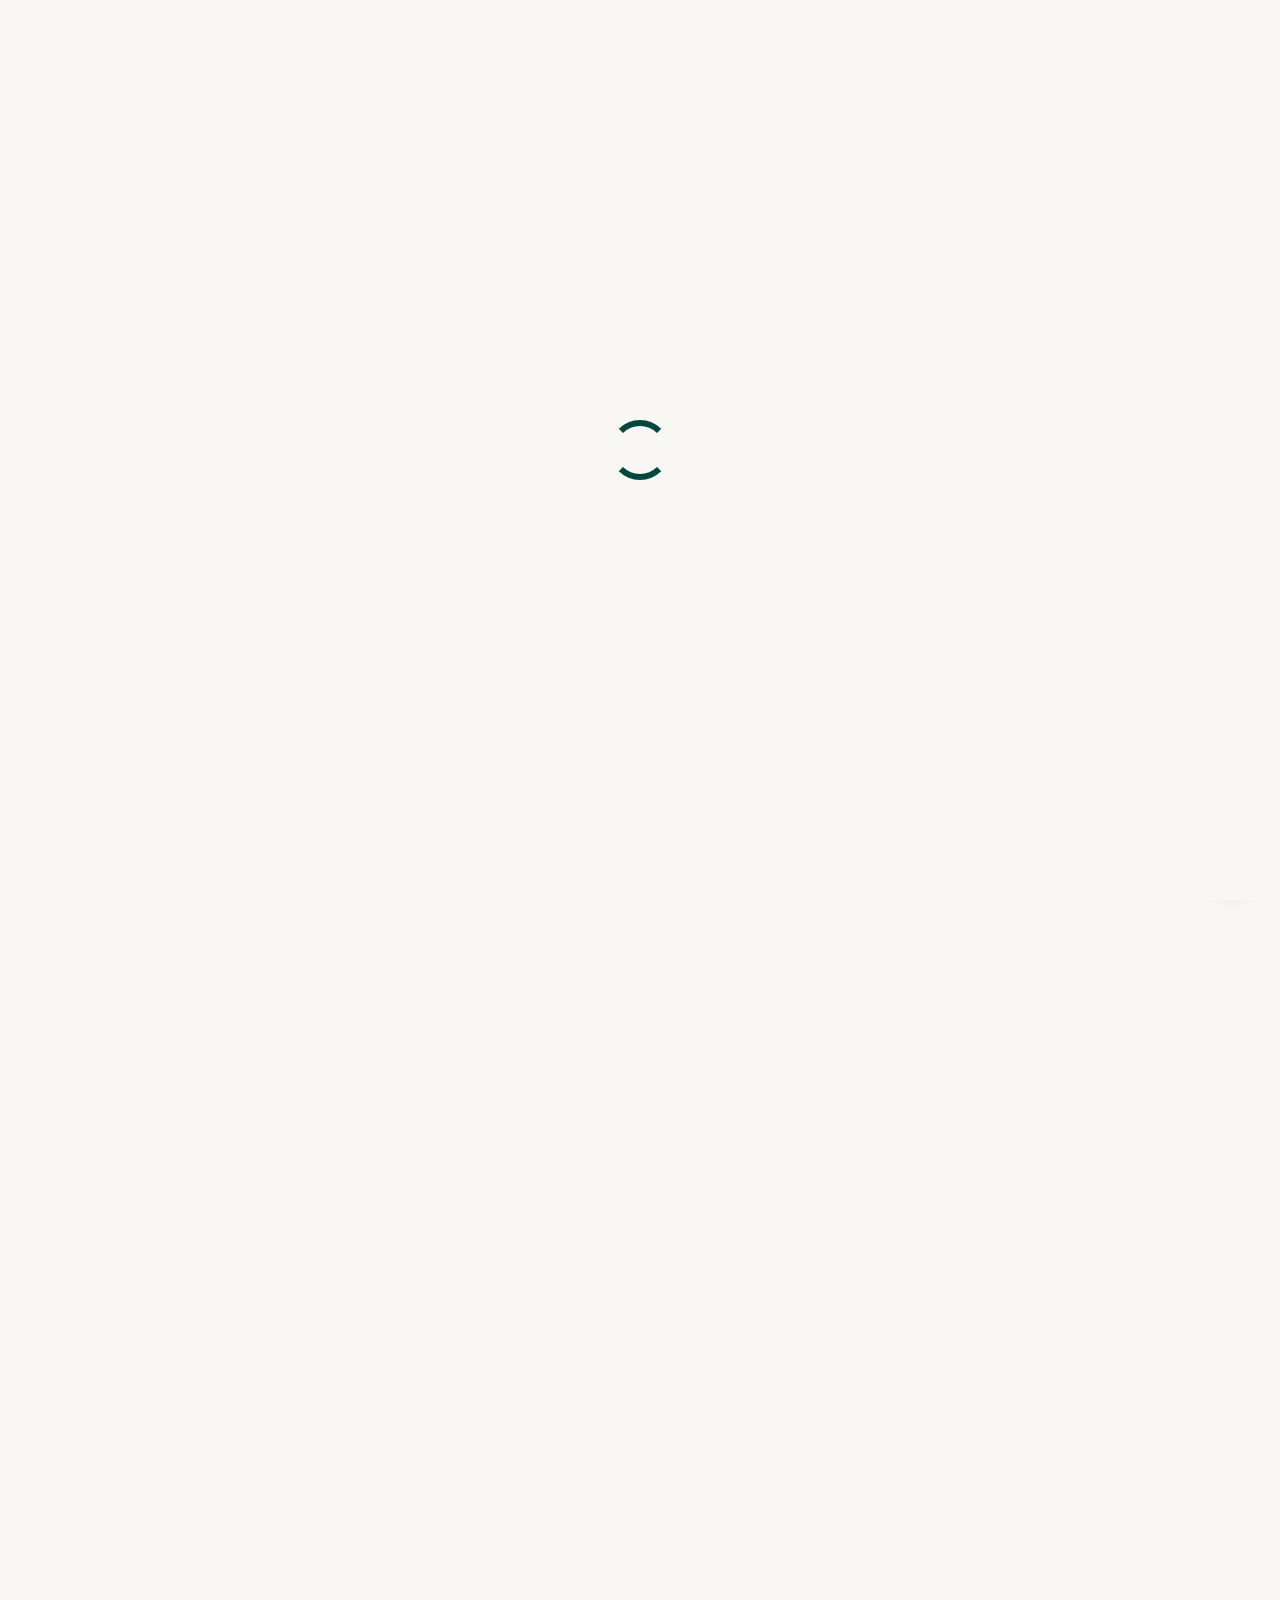
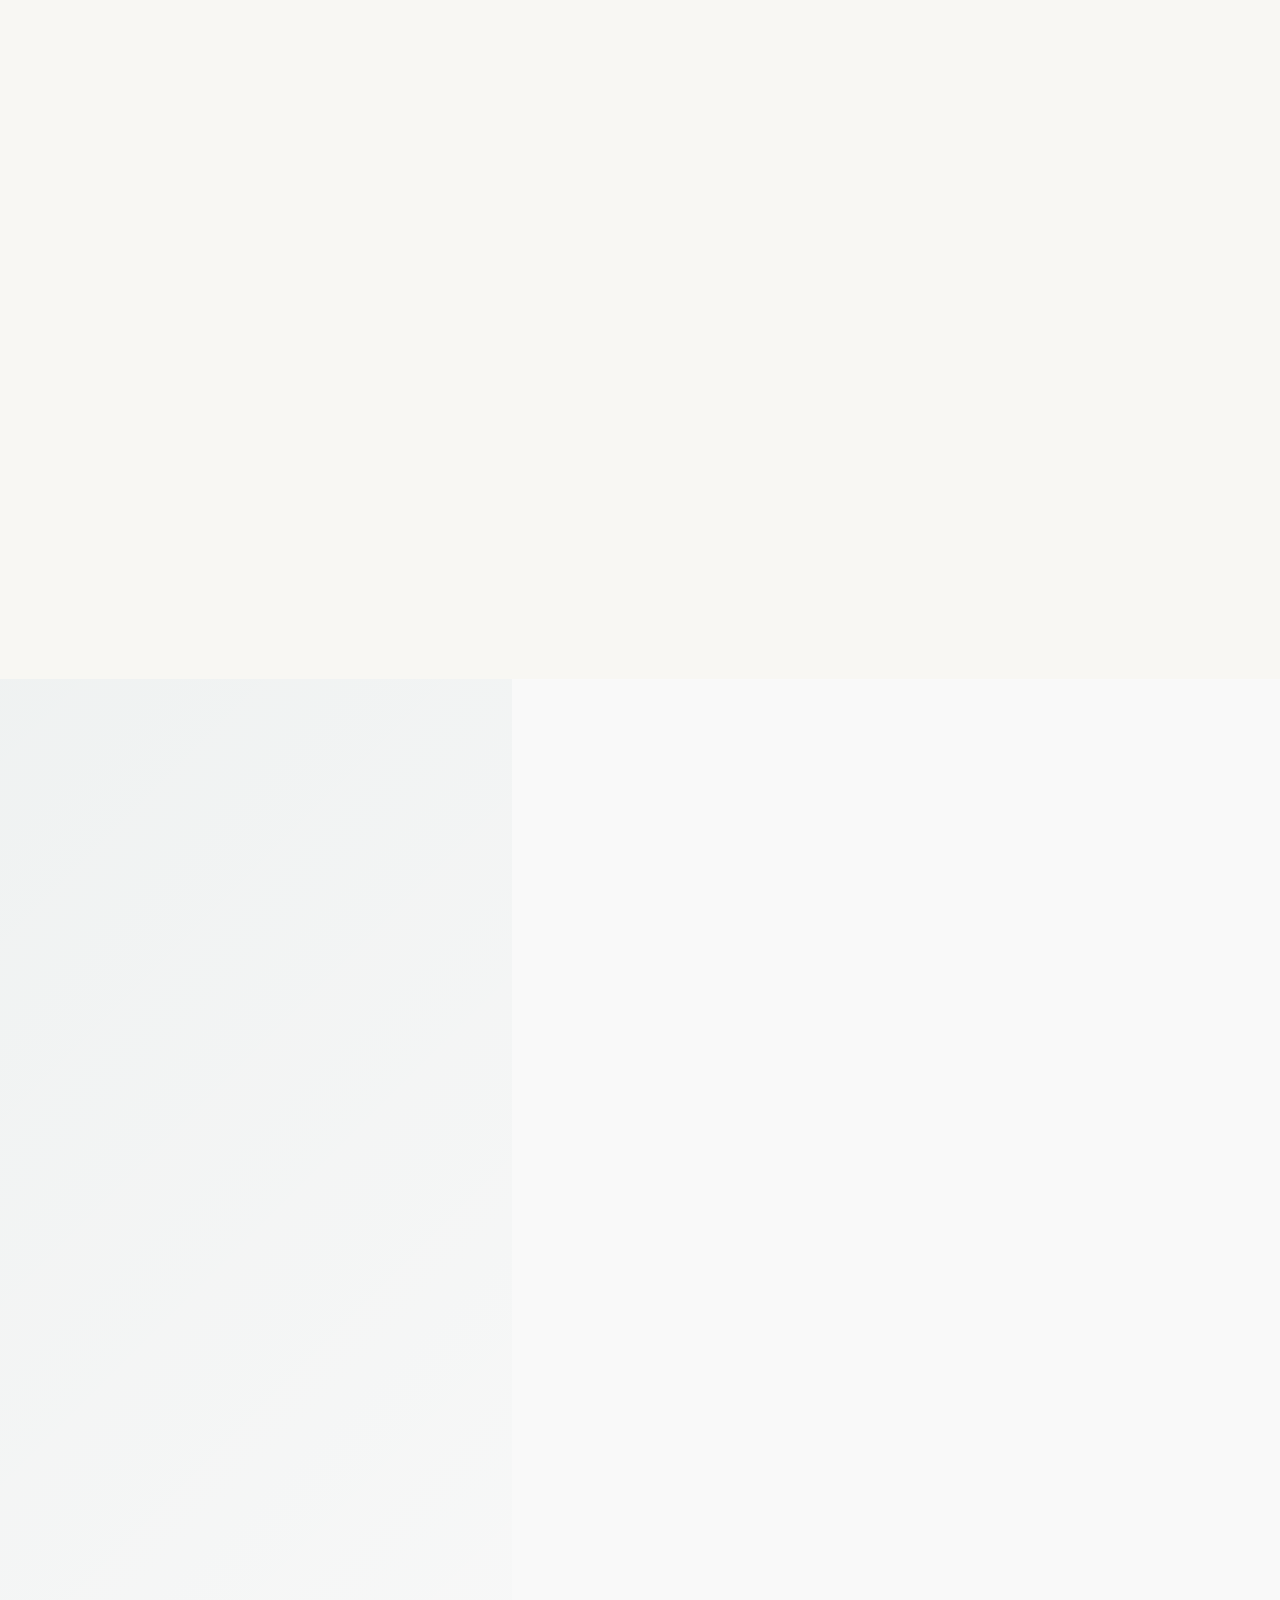
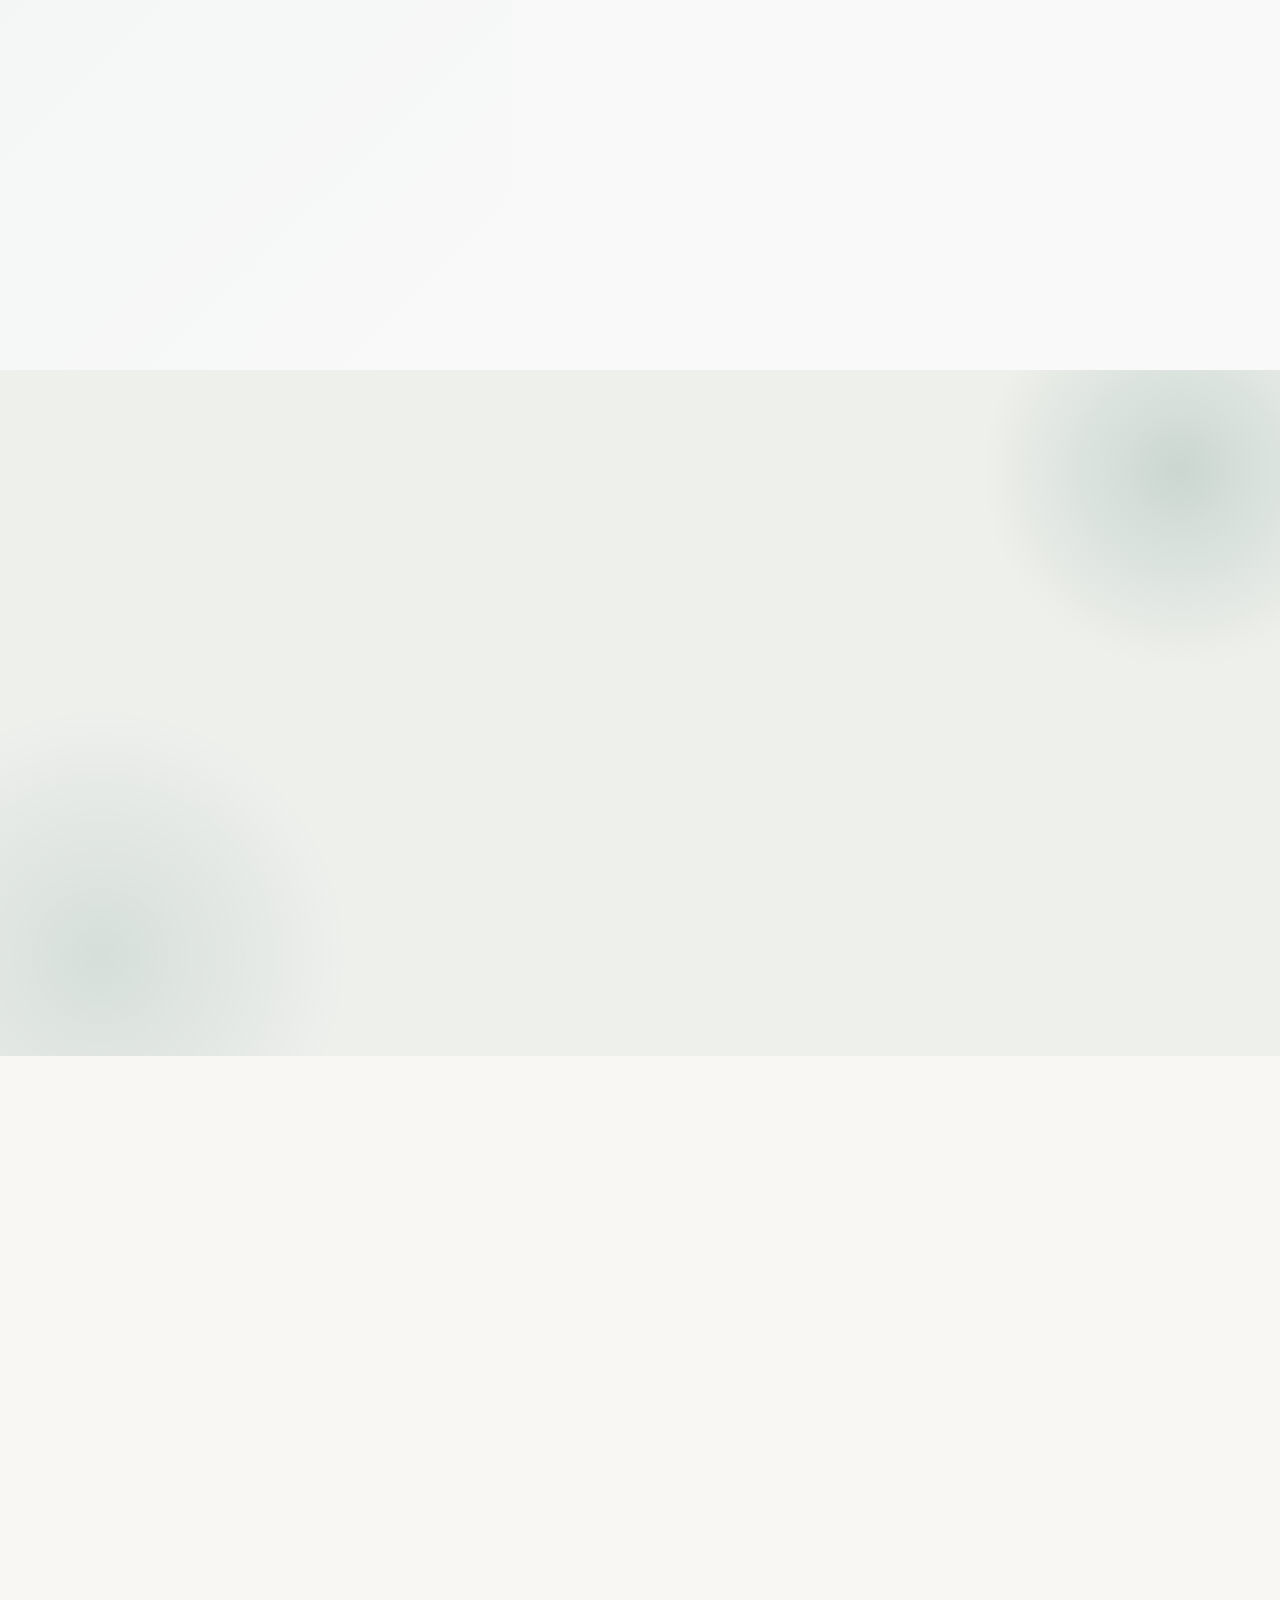
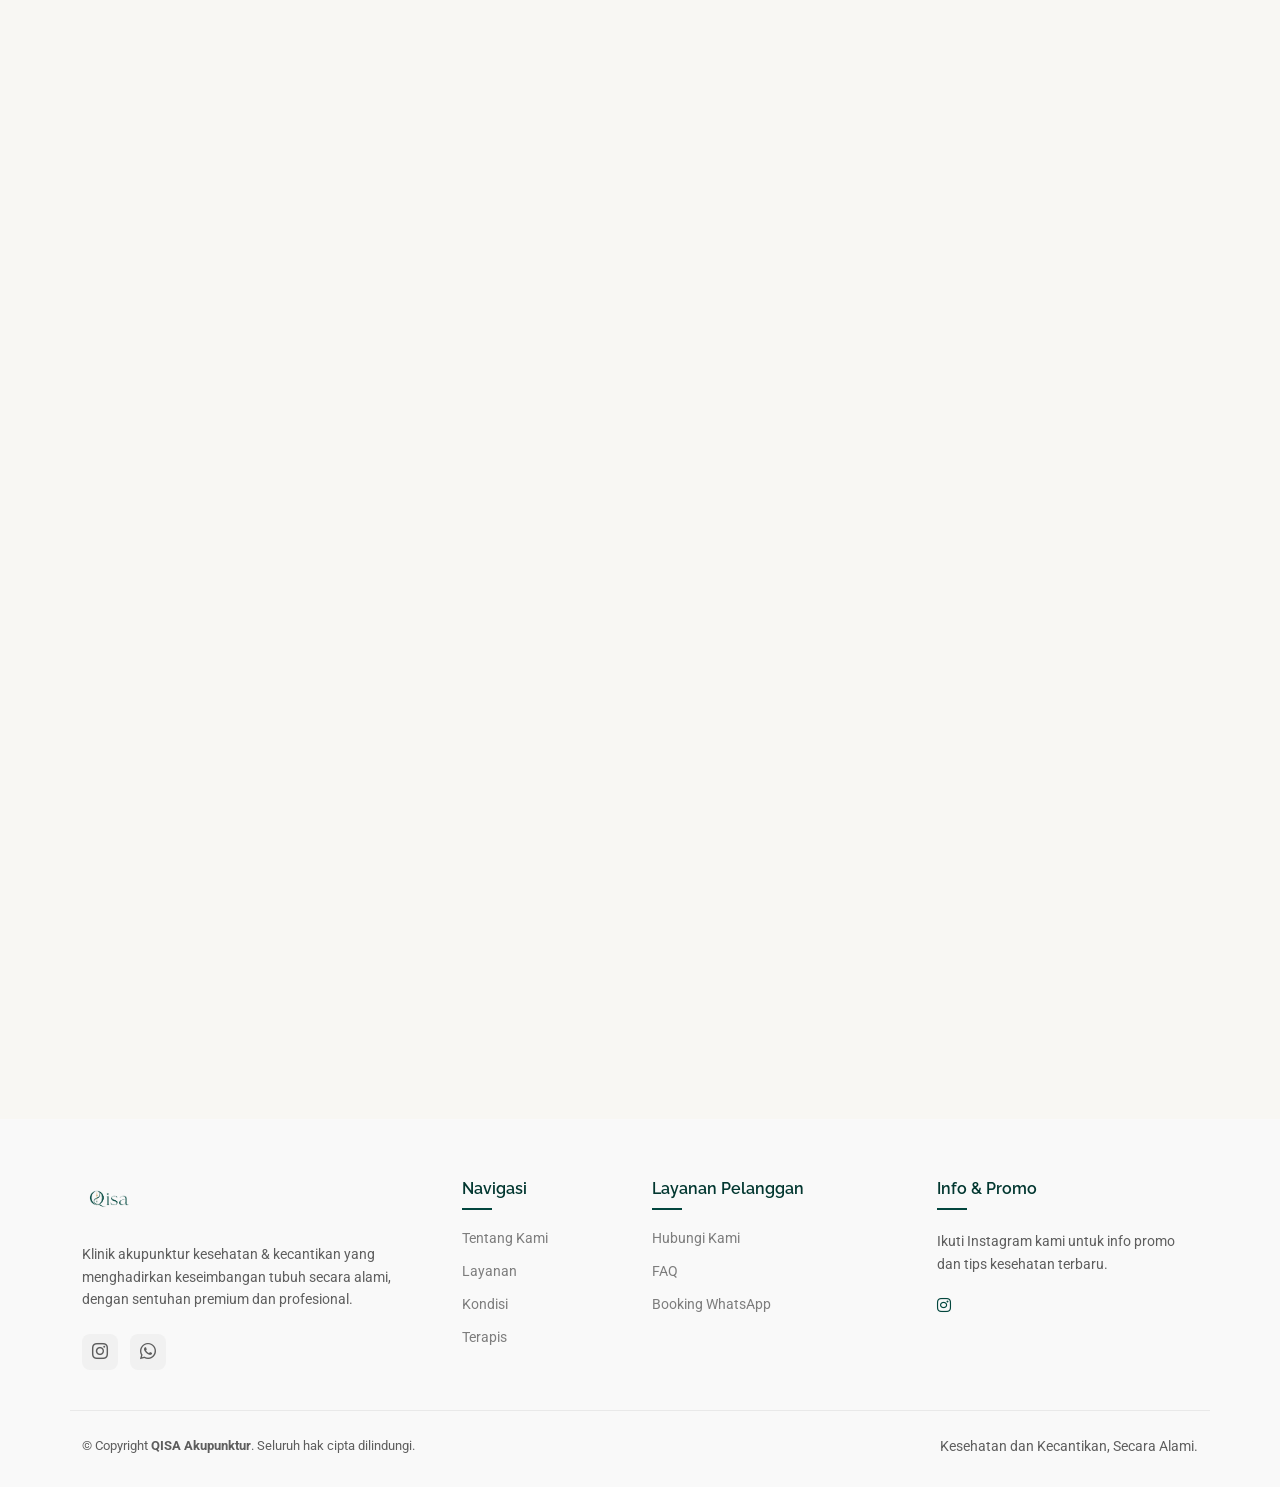
==== commit 88a32b07: "penyesuaian tod dan testimoni" ====
--- a/Orbit/index.html
+++ b/Orbit/index.html
@@ -66,7 +66,7 @@
         <i class="mobile-nav-toggle d-xl-none bi bi-list"></i>
       </nav>
 
-      <a class="btn-getstarted" href="https://wa.me/62XXXXXXXXXX" target="_blank">Booking WhatsApp</a>
+      <a class="btn-getstarted" href="https://wa.me/628138957789" target="_blank">Booking WhatsApp</a>
 
     </div>
   </header>
@@ -96,7 +96,7 @@
                 dengan aman dan nyaman.</p>
 
               <div class="hero-cta" data-aos="fade-up" data-aos-delay="400">
-                <a href="https://wa.me/62XXXXXXXXXX" target="_blank" class="cta-button">
+                <a href="https://wa.me/628138957789" target="_blank" class="cta-button">
                   <span>Booking Sekarang</span>
                   <i class="bi bi-arrow-right"></i>
                 </a>
@@ -169,11 +169,11 @@
             <div class="about-images-wrapper">
               <div class="image-main">
                 <!-- TODO: ganti dengan foto suasana klinik QISA -->
-                <img src="assets/img/about/about-klinik.webp" alt="Suasana klinik QISA Akupunktur" class="img-fluid">
+                <img src="assets/img/about/suasana.jpg" alt="Suasana klinik QISA Akupunktur" class="img-fluid">
               </div>
               <div class="image-offset">
                 <!-- TODO: ganti dengan foto detail sesi terapi -->
-                <img src="assets/img/about/about-terapi-detail.webp" alt="Detail sesi terapi akupunktur"
+                <img src="assets/img/about/pasien2.jpg" alt="Detail sesi terapi akupunktur"
                   class="img-fluid">
               </div>
               <div class="experience-badge">
@@ -238,7 +238,7 @@
               </div>
 
               <div class="action-buttons">
-                <a href="https://wa.me/62XXXXXXXXXX" target="_blank" class="btn btn-primary-custom">
+                <a href="https://wa.me/628138957789" target="_blank" class="btn btn-primary-custom">
                   Booking via WhatsApp <i class="bi bi-arrow-right"></i>
                 </a>
                 <div class="contact-info">
@@ -285,7 +285,7 @@
               <p>Menstimulasi titik-titik tubuh dengan jarum steril halus untuk mengoptimalkan fungsi tubuh,
                 meningkatkan sirkulasi, dan mendukung pemulihan alami. Cocok untuk nyeri otot, migrain, insomnia, dan
                 gangguan pencernaan.</p>
-              <a href="https://wa.me/62XXXXXXXXXX" target="_blank" class="service-link">
+              <a href="https://wa.me/628138957789" target="_blank" class="service-link">
                 <span>Konsultasi Sekarang</span>
                 <i class="bi bi-arrow-right"></i>
               </a>
@@ -305,7 +305,7 @@
               <h3>Akupuntur Kecantikan</h3>
               <p>Perawatan wajah alami tanpa bedah yang merangsang sirkulasi darah dan regenerasi kulit dari dalam.
                 Tersedia Akupuntur Kecantikan Umum dan Akupuntur Facelift (efek lifting alami tanpa operasi).</p>
-              <a href="https://wa.me/62XXXXXXXXXX" target="_blank" class="service-link">
+              <a href="https://wa.me/628138957789" target="_blank" class="service-link">
                 <span>Konsultasi Sekarang</span>
                 <i class="bi bi-arrow-right"></i>
               </a>
@@ -321,7 +321,7 @@
               <h3>Bekam Api</h3>
               <p>Terapi tradisional dengan kop bertekanan vakum dari panas, dilakukan sesuai prosedur aman oleh terapis
                 kompeten. Membantu melancarkan sirkulasi darah dan meredakan ketegangan otot.</p>
-              <a href="https://wa.me/62XXXXXXXXXX" target="_blank" class="service-link">
+              <a href="https://wa.me/628138957789" target="_blank" class="service-link">
                 <span>Konsultasi Sekarang</span>
                 <i class="bi bi-arrow-right"></i>
               </a>
@@ -452,7 +452,6 @@
             <div class="col-lg-4 col-md-6 portfolio-item isotope-item filter-otot">
               <div class="project-card">
                 <div class="image-wrapper">
-                  <!-- TODO: ganti dengan foto terapi terkait -->
                   <img src="assets/img/kondisi/1.webp" alt="Nyeri otot dan sendi" class="img-fluid" loading="lazy">
                   <span class="category-badge">Otot &amp; Sendi</span>
                 </div>
@@ -581,7 +580,7 @@
               dan pemeriksaan awal. Pada kondisi tertentu, pasien mungkin memerlukan kolaborasi dengan dokter atau
               tenaga kesehatan lain.</p>
             <div class="cta-buttons">
-              <a href="https://wa.me/62XXXXXXXXXX" target="_blank" class="btn-cta-primary">Konsultasikan Keluhan Anda <i
+              <a href="https://wa.me/628138957789" target="_blank" class="btn-cta-primary">Konsultasikan Keluhan Anda <i
                   class="bi bi-arrow-right"></i></a>
             </div>
           </div>
@@ -633,7 +632,7 @@
               </div>
 
               <div class="action-buttons">
-                <a href="https://wa.me/62XXXXXXXXXX" target="_blank" class="btn-main">Booking Sekarang</a>
+                <a href="https://wa.me/628138957789" target="_blank" class="btn-main">Booking Sekarang</a>
                 <a href="#faq" class="btn-outline">Baca FAQ</a>
               </div>
             </div>
@@ -764,7 +763,7 @@
                 <h3>Apa Kata Pasien Kami</h3>
                 <p>Kepercayaan pasien adalah prioritas kami — ditopang oleh terapis bersertifikat dan prosedur yang
                   aman.</p>
-                <a href="https://wa.me/62XXXXXXXXXX" target="_blank" class="btn-view-all">Konsultasi Sekarang <i
+                <a href="https://wa.me/628138957789" target="_blank" class="btn-view-all">Konsultasi Sekarang <i
                     class="bi bi-arrow-right"></i></a>
               </div>
             </div>
@@ -810,16 +809,21 @@
                       </div>
                       <span class="quote-mark"><i class="bi bi-quote"></i></span>
                     </div>
-                    <p class="testimonial-text">[TODO: Tulis testimoni asli pasien — misal soal keluhan yang membaik
-                      setelah terapi rutin di QISA.]</p>
+                    <p class="testimonial-text">
+                      Saya rasa ini adalah akupunktur terbaik di Kota Padang. Tempatnya nyaman,
+                      pelayanannya baik, dan harganya terjangkau. Saya mencoba akupunktur
+                      kesehatan untuk mengobati batuk, dan hasilnya sangat berpengaruh.
+                      Pemulihan yang biasanya memakan waktu berminggu-minggu menjadi hanya
+                      beberapa hari.
+                    </p>
                     <div class="author-info">
                       <div class="author-details">
-                        <h5>[Nama Pasien]</h5>
-                        <span>[Keluhan yang ditangani]</span>
-                      </div>
-                    </div>
-                  </div>
-                </div><!-- End Testimonial Card -->
+                        <h5>Laellatul Husna</h5>
+                        <span>Pasien Akupunktur Kesehatan</span>
+                      </div>
+                    </div>
+                  </div>
+                </div>
 
                 <!-- Testimonial Card 2 -->
                 <div class="swiper-slide">
@@ -834,15 +838,19 @@
                       </div>
                       <span class="quote-mark"><i class="bi bi-quote"></i></span>
                     </div>
-                    <p class="testimonial-text">[TODO: Tulis testimoni asli pasien di sini.]</p>
+                    <p class="testimonial-text">
+                      Sebelum terapi di QISA saya mengalami kurang tidur dan sering merasakan
+                      sakit pinggang. Setelah beberapa kali terapi, kondisi saya membaik sekitar
+                      50%. Sakit pinggang berkurang dan tidur terasa jauh lebih pulas.
+                    </p>
                     <div class="author-info">
                       <div class="author-details">
-                        <h5>[Nama Pasien]</h5>
-                        <span>[Keluhan yang ditangani]</span>
-                      </div>
-                    </div>
-                  </div>
-                </div><!-- End Testimonial Card -->
+                        <h5>Erni La</h5>
+                        <span>Pasien Insomnia & Nyeri Pinggang</span>
+                      </div>
+                    </div>
+                  </div>
+                </div>
 
                 <!-- Testimonial Card 3 -->
                 <div class="swiper-slide">
@@ -857,15 +865,100 @@
                       </div>
                       <span class="quote-mark"><i class="bi bi-quote"></i></span>
                     </div>
-                    <p class="testimonial-text">[TODO: Tulis testimoni asli pasien di sini.]</p>
+                    <p class="testimonial-text">
+                      Saya penderita insomnia akut dan kecemasan berlebihan. Setelah menjalani
+                      akupunktur bersama Kak Salsa, saya bisa kembali normal dan merasa lebih
+                      bahagia. Proses terapinya nyaman dan saya hampir tidak merasakan sakit
+                      saat tindakan.
+                    </p>
                     <div class="author-info">
                       <div class="author-details">
-                        <h5>[Nama Pasien]</h5>
-                        <span>[Keluhan yang ditangani]</span>
-                      </div>
-                    </div>
-                  </div>
-                </div><!-- End Testimonial Card -->
+                        <h5>Erlina Mulyono</h5>
+                        <span>Pasien Insomnia & Kecemasan</span>
+                      </div>
+                    </div>
+                  </div>
+                </div>
+
+                <!-- Testimonial Card 4 -->
+                <div class="swiper-slide">
+                  <div class="testimonial-card">
+                    <div class="card-top">
+                      <div class="stars">
+                        <i class="bi bi-star-fill"></i>
+                        <i class="bi bi-star-fill"></i>
+                        <i class="bi bi-star-fill"></i>
+                        <i class="bi bi-star-fill"></i>
+                        <i class="bi bi-star-fill"></i>
+                      </div>
+                      <span class="quote-mark"><i class="bi bi-quote"></i></span>
+                    </div>
+                    <p class="testimonial-text">
+                      Selama hampir satu tahun saya mengalami insomnia. Setelah menjalani terapi
+                      di QISA, tidur saya jauh lebih baik. Pelayanannya sangat ramah dan saya
+                      akan melanjutkan terapi berikutnya.
+                    </p>
+                    <div class="author-info">
+                      <div class="author-details">
+                        <h5>Ridha Vani</h5>
+                        <span>Pasien Gangguan Tidur</span>
+                      </div>
+                    </div>
+                  </div>
+                </div>
+
+                <!-- Testimonial Card 5 -->
+                <div class="swiper-slide">
+                  <div class="testimonial-card">
+                    <div class="card-top">
+                      <div class="stars">
+                        <i class="bi bi-star-fill"></i>
+                        <i class="bi bi-star-fill"></i>
+                        <i class="bi bi-star-fill"></i>
+                        <i class="bi bi-star-fill"></i>
+                        <i class="bi bi-star-fill"></i>
+                      </div>
+                      <span class="quote-mark"><i class="bi bi-quote"></i></span>
+                    </div>
+                    <p class="testimonial-text">
+                      Tempatnya nyaman, bersih, pelayanannya sangat ramah, dan hasil terapinya
+                      terasa. Saya pasti akan kembali lagi ke QISA Akupunktur.
+                    </p>
+                    <div class="author-info">
+                      <div class="author-details">
+                        <h5>Alkahfi Putrama</h5>
+                        <span>Pengalaman Pasien</span>
+                      </div>
+                    </div>
+                  </div>
+                </div>
+
+                <!-- Testimonial Card 6 -->
+                <div class="swiper-slide">
+                  <div class="testimonial-card">
+                    <div class="card-top">
+                      <div class="stars">
+                        <i class="bi bi-star-fill"></i>
+                        <i class="bi bi-star-fill"></i>
+                        <i class="bi bi-star-fill"></i>
+                        <i class="bi bi-star-fill"></i>
+                        <i class="bi bi-star-fill"></i>
+                      </div>
+                      <span class="quote-mark"><i class="bi bi-quote"></i></span>
+                    </div>
+                    <p class="testimonial-text">
+                      Akupunkturnya sangat direkomendasikan. Keluhan sakit pada punggung saya
+                      hilang setelah terapi. Terapisnya ramah, baik, dan membuat proses terapi
+                      terasa nyaman.
+                    </p>
+                    <div class="author-info">
+                      <div class="author-details">
+                        <h5>Amirah</h5>
+                        <span>Pasien Nyeri Punggung</span>
+                      </div>
+                    </div>
+                  </div>
+                </div>
 
               </div>
 
@@ -896,23 +989,21 @@
           <!-- Terapis -->
           <div class="col-lg-4 col-md-6" data-aos="fade-up" data-aos-delay="100">
             <div class="team-card featured">
-              <div class="member-img">
-                <!-- TODO: ganti dengan foto terapis -->
-                <img src="assets/img/person/terapis-qisa.webp" class="img-fluid" alt="Terapis QISA Akupunktur">
-              </div>
-              <div class="member-info">
+
+              <div class="member-info text-center py-5">
                 <span class="member-badge">Akupunktur Terapis</span>
-                <h4>[Nama Terapis]</h4>
-                <p>SIP No. [TODO] · [TODO] Tahun Pengalaman</p>
-              </div>
-            </div>
-          </div><!-- End Terapis -->
-
-        </div>
-
-        <p class="text-center mt-4" style="max-width:640px; margin-left:auto; margin-right:auto;">
-          [TODO: Tulis latar belakang singkat terapis — pendidikan, pengalaman, dan pendekatan kerja dalam menangani
-          pasien.]
+                <h4>Salsabila Fauzana A.Md.Akup</h4>
+                <p>Sertifikasi & Surat Izin Praktik (SIP)</p>
+              </div>
+
+            </div>
+          </div>
+          <!-- End Terapis -->
+
+        </div>
+
+        <p class="text-center mt-4" style="max-width:700px; margin-left:auto; margin-right:auto;">
+          Terapis QISA Akupunktur merupakan lulusan <strong>ITSK RS dr. Soepraoen Malang</strong> yang telah mendirikan dan mengembangkan QISA Akupunktur sejak tahun 2024. 
         </p>
 
         <!-- Stats Row -->
@@ -1083,7 +1174,8 @@
       <div class="container section-title" data-aos="fade-up">
         <h2>Kontak</h2>
         <p>Reservasi melalui WhatsApp agar mendapat jadwal yang sesuai</p>
-      </div><!-- End Section Title -->
+      </div>
+      <!-- End Section Title -->
 
       <div class="container" data-aos="fade-up" data-aos-delay="100">
 
@@ -1108,7 +1200,9 @@
                   </div>
                   <div class="method-details">
                     <span class="method-label">WhatsApp</span>
-                    <a href="https://wa.me/62XXXXXXXXXX" target="_blank">[TODO: Nomor WhatsApp]</a>
+                    <span>08138957789</span>
+
+                    <a href="https://wa.me/628138957789" target="_blank"></a>
                   </div>
                 </div>
 
@@ -1128,7 +1222,7 @@
                   </div>
                   <div class="method-details">
                     <span class="method-label">Jam Operasional</span>
-                    <span>[TODO: Isi jam operasional]</span>
+                    <span>Setiap hari kecuali jumat pukul 11.00 - 18.00</span>
                   </div>
                 </div>
               </div>
@@ -1151,9 +1245,11 @@
               <div class="social-connect">
                 <span>Ikuti Kami</span>
                 <div class="social-icons">
-                  <a href="#" aria-label="Instagram">[TODO: link IG]<i class="bi bi-instagram"></i></a>
-                  <a href="https://wa.me/62XXXXXXXXXX" aria-label="WhatsApp"><i class="bi bi-whatsapp"></i></a>
-                  <a href="#" aria-label="TikTok"><i class="bi bi-tiktok"></i></a>
+                  <a href="https://www.instagram.com/qisa_akupuntur_padang/" target="_blank" aria-label="Instagram">
+                      <i class="bi bi-instagram"></i>
+                  </a>
+                  <a href="https://wa.me/628138957789" aria-label="WhatsApp"><i class="bi bi-whatsapp"></i></a>
+                  <!-- <a href="#" aria-label="TikTok"><i class="bi bi-tiktok"></i></a> -->
                 </div>
               </div>
             </div>
@@ -1248,7 +1344,8 @@
 
       </div>
 
-    </section><!-- /Contact Section -->
+    </section>
+    <!-- /Contact Section -->
 
   </main>
 
@@ -1258,15 +1355,17 @@
       <div class="row gy-4">
         <div class="col-lg-4 col-md-6 footer-info">
           <a href="index.html" class="logo d-flex align-items-center mb-4">
-            <img src="assets/img/logo-no-bg.png" alt="QISA Akupunktur" style="height:40px;">
+            <img src="assets/img/logo-lengkap.png" alt="QISA Akupunktur" style="height:40px;">
           </a>
           <p>Klinik akupunktur kesehatan &amp; kecantikan yang menghadirkan keseimbangan tubuh secara alami, dengan
             sentuhan premium dan profesional.</p>
 
           <div class="social-links d-flex mt-4">
-            <a href="#" aria-label="Instagram"><i class="bi bi-instagram"></i></a>
-            <a href="https://wa.me/62XXXXXXXXXX" aria-label="WhatsApp"><i class="bi bi-whatsapp"></i></a>
-            <a href="#" aria-label="TikTok"><i class="bi bi-tiktok"></i></a>
+            <a href="https://www.instagram.com/qisa_akupuntur_padang/" target="_blank" aria-label="Instagram">
+                <i class="bi bi-instagram"></i>
+            </a>
+            <a href="https://wa.me/628138957789" target="_blank" aria-label="WhatsApp"><i class="bi bi-whatsapp"></i></a>
+            <!-- <a href="#" aria-label="TikTok"><i class="bi bi-tiktok"></i></a> -->
           </div>
         </div>
 
@@ -1285,7 +1384,7 @@
           <ul>
             <li><a href="#contact">Hubungi Kami</a></li>
             <li><a href="#faq">FAQ</a></li>
-            <li><a href="https://wa.me/62XXXXXXXXXX" target="_blank">Booking WhatsApp</a></li>
+            <li><a href="https://wa.me/628138957789" target="_blank">Booking WhatsApp</a></li>
           </ul>
         </div>
 
@@ -1293,9 +1392,9 @@
           <div class="footer-newsletter">
             <h4>Info &amp; Promo</h4>
             <p>Ikuti Instagram kami untuk info promo dan tips kesehatan terbaru.</p>
-            <a href="#" class="btn btn-primary-custom" style="display:inline-flex; align-items:center; gap:8px;">
-              <i class="bi bi-instagram"></i> [TODO: link Instagram]
-            </a>
+              <a href="https://www.instagram.com/qisa_akupuntur_padang/" target="_blank" aria-label="Instagram">
+                  <i class="bi bi-instagram"></i>
+              </a>
           </div>
         </div>
       </div>
@@ -1324,7 +1423,7 @@
       class="bi bi-arrow-up-short"></i></a>
 
   <!-- WhatsApp Floating Button -->
-  <a href="https://wa.me/62XXXXXXXXXX" target="_blank" class="wa-float d-flex align-items-center justify-content-center"
+  <a href="https://wa.me/628138957789" target="_blank" class="wa-float d-flex align-items-center justify-content-center"
     style="position:fixed; right:20px; bottom:20px; width:56px; height:56px; border-radius:50%; background:#25D366; color:#fff; font-size:1.6rem; z-index:999; box-shadow:0 10px 25px rgba(0,0,0,.2);">
     <i class="bi bi-whatsapp"></i>
   </a>
--- a/Orbit/assets/css/main.css
+++ b/Orbit/assets/css/main.css
@@ -1265,11 +1265,17 @@
   height: auto;
   display: block;
 }
+.about .about-images-wrapper{
+    position: relative;
+    padding-bottom: 80px;
+}
 
 .about .experience-badge {
   position: absolute;
-  top: 40px;
-  left: -30px;
+  bottom: -40px;
+  left: 20px;
+  z-index: 5;
+
   /* background: var(--accent-color); */
   color: var(--contrast-color);
   padding: 10px 25px;
@@ -1278,7 +1284,6 @@
   flex-direction: column;
   align-items: center;
   text-align: center;
-  z-index: 4;
   border-color: #023730;
   border-width: 10px;
   border-style: double;
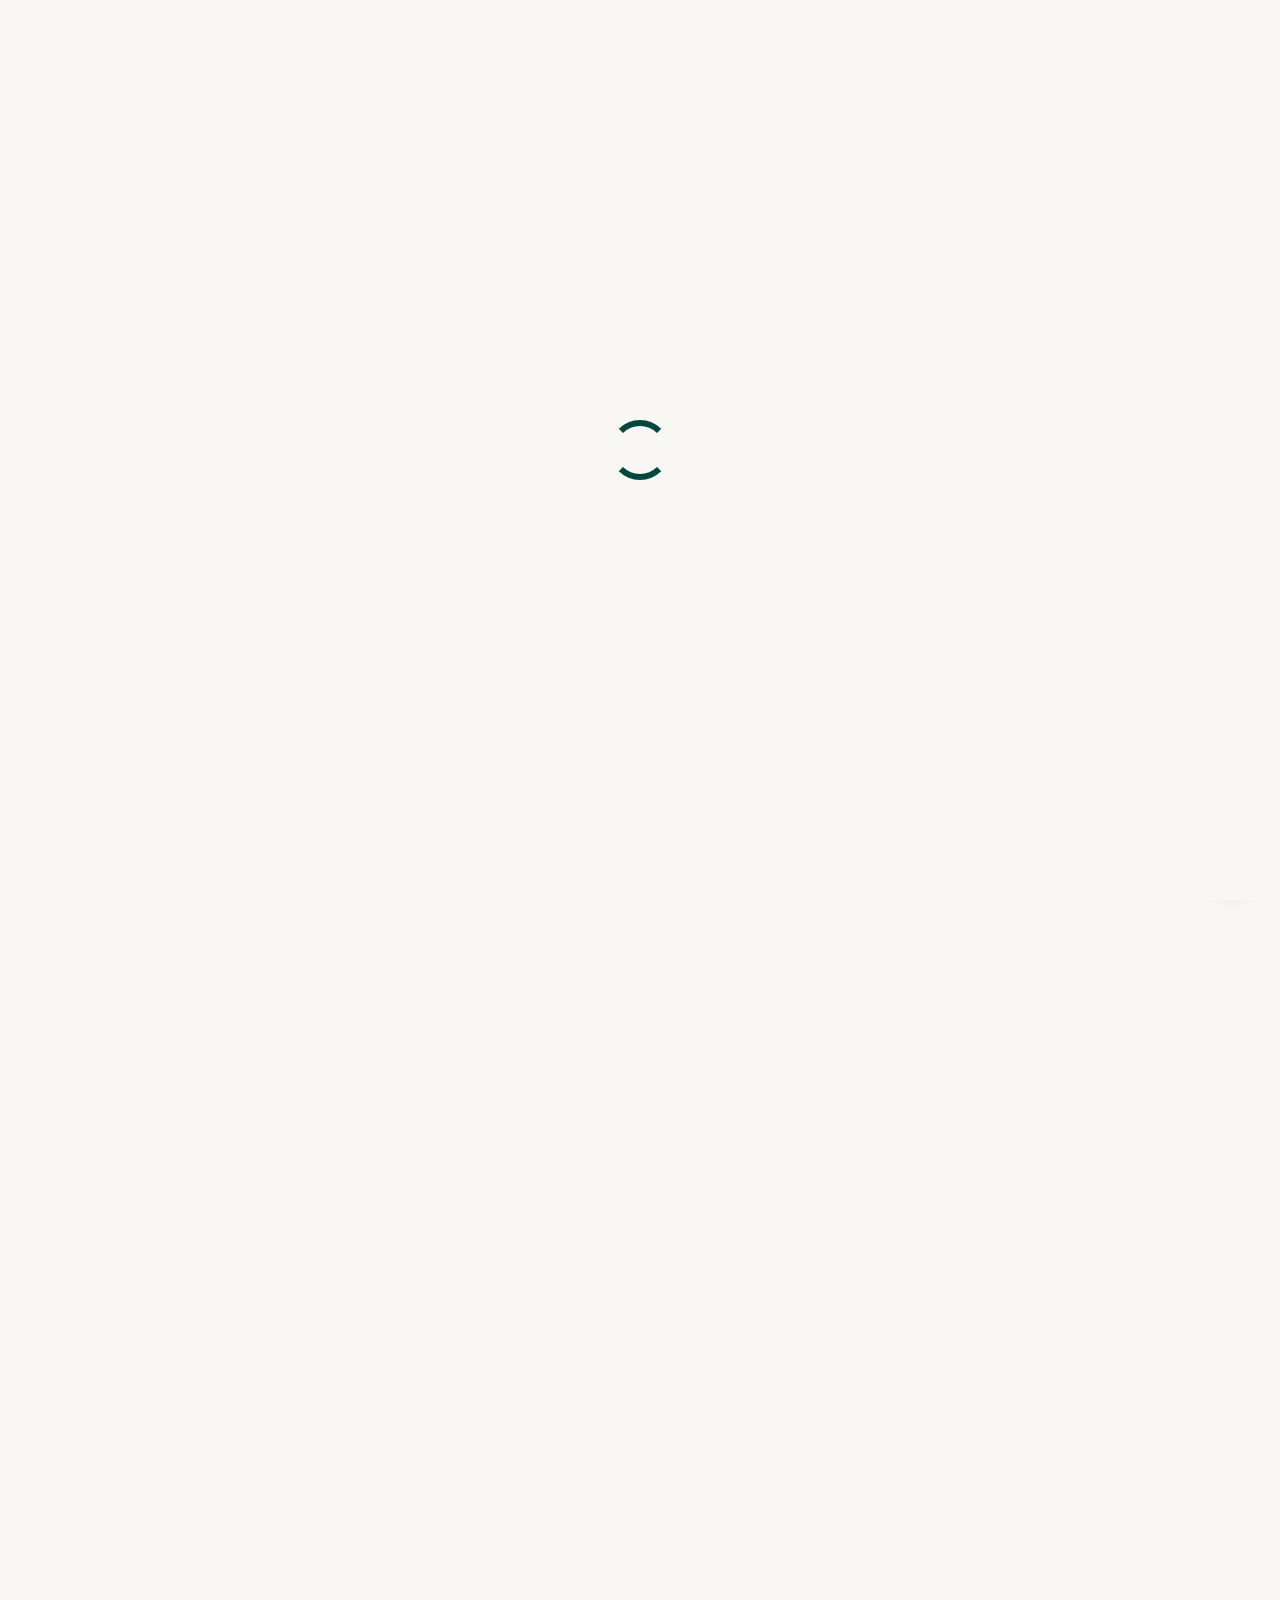
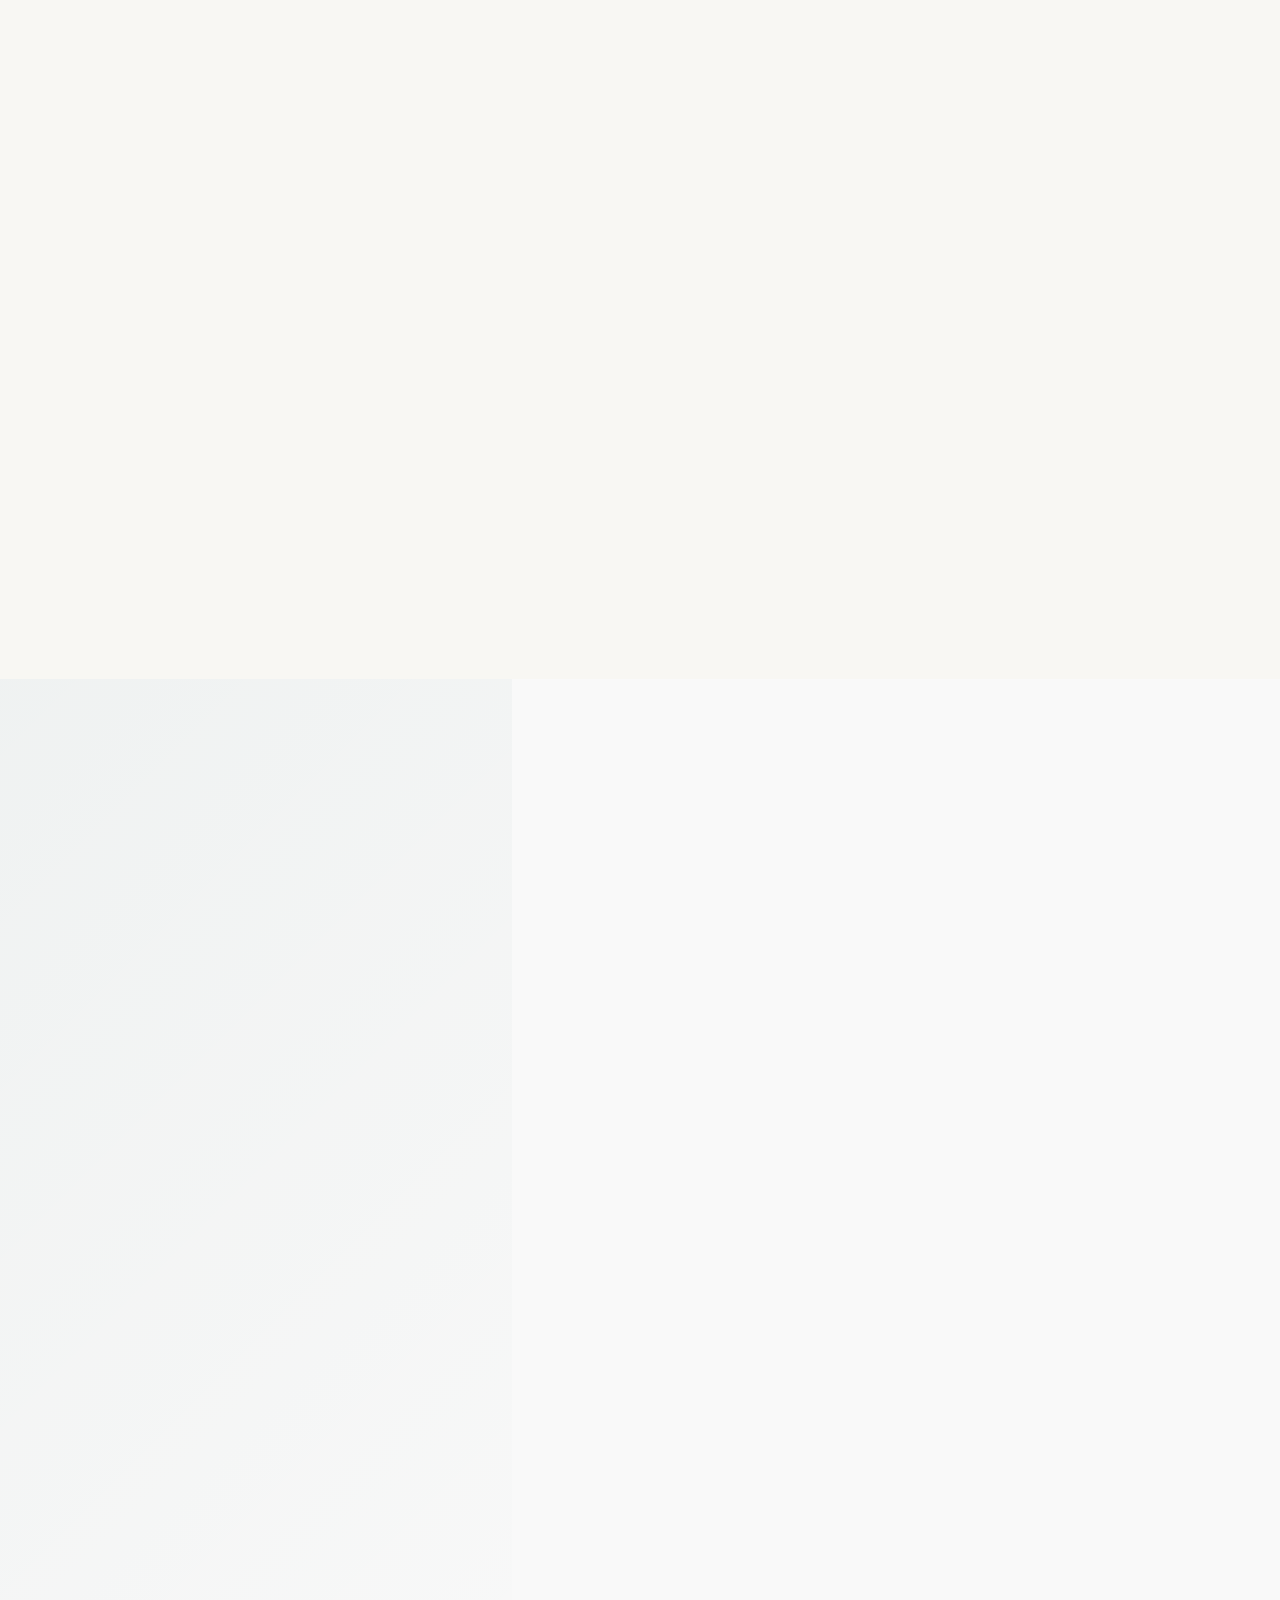
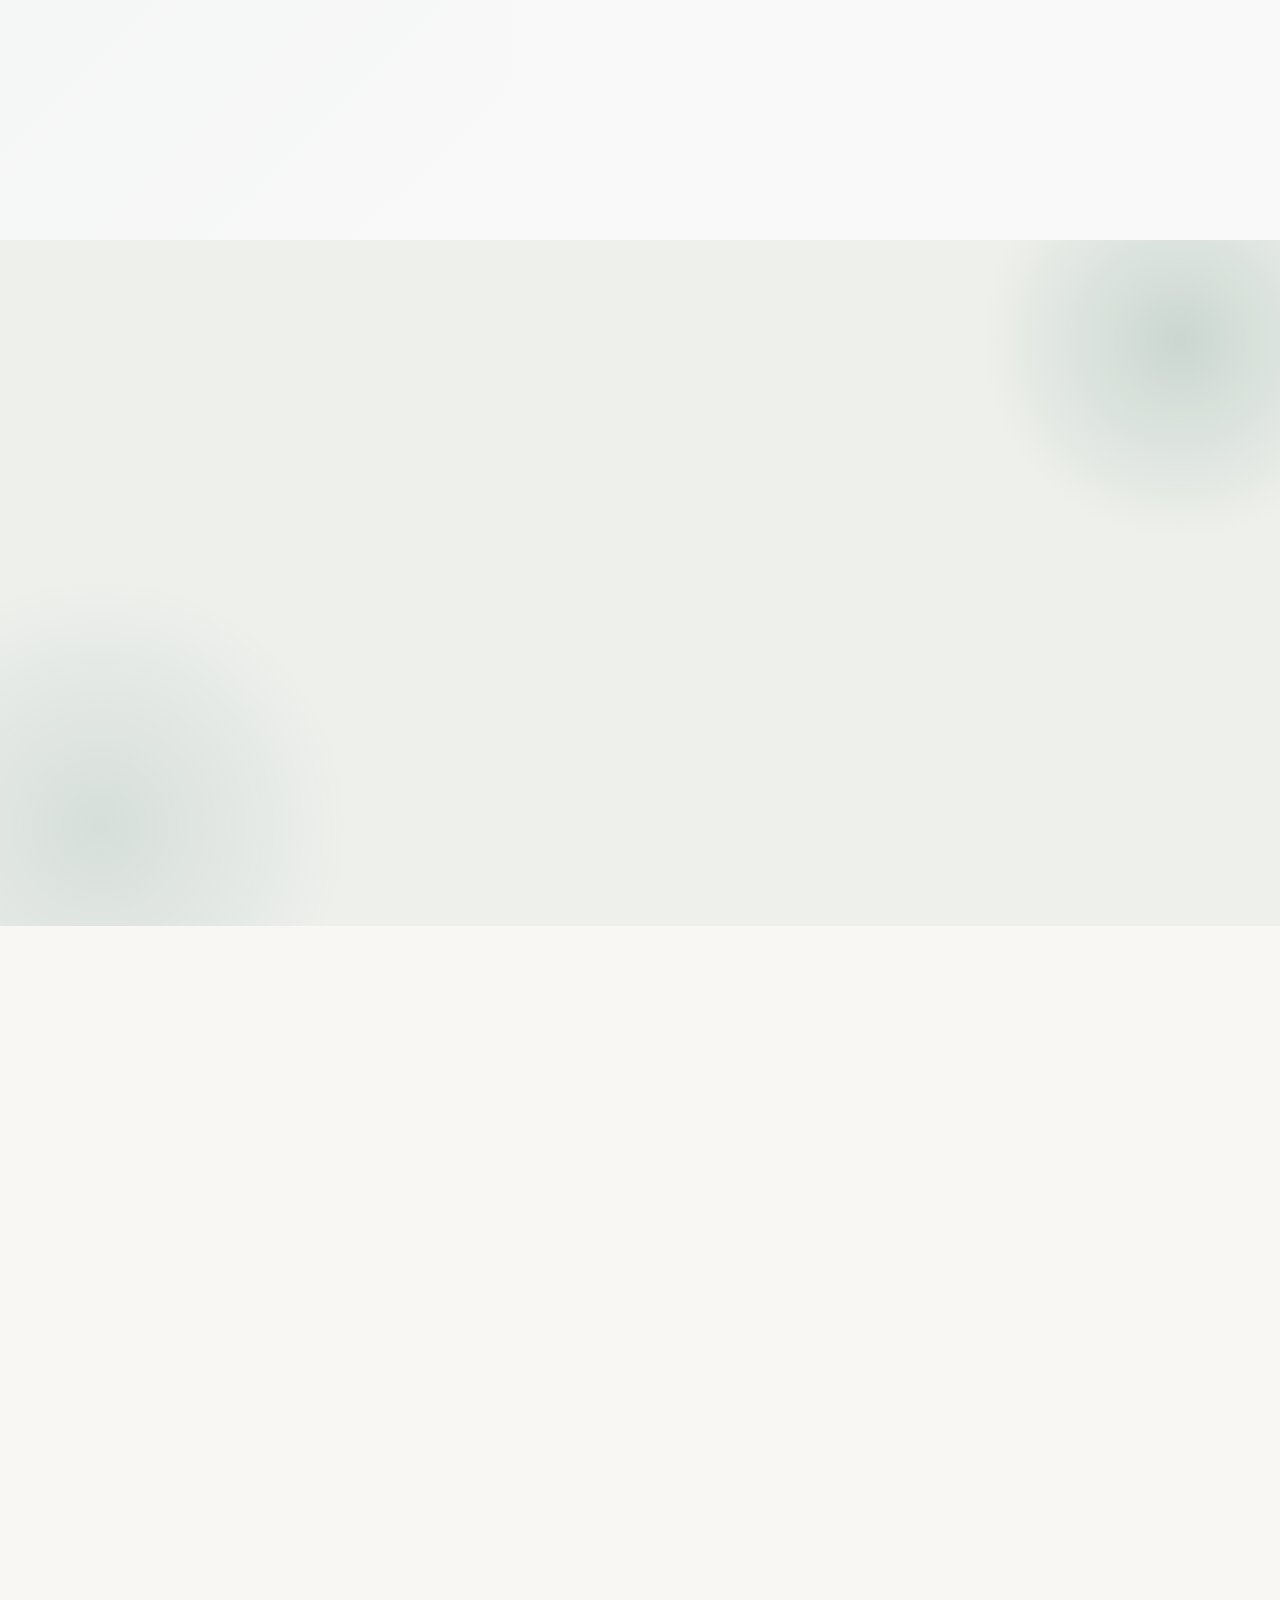
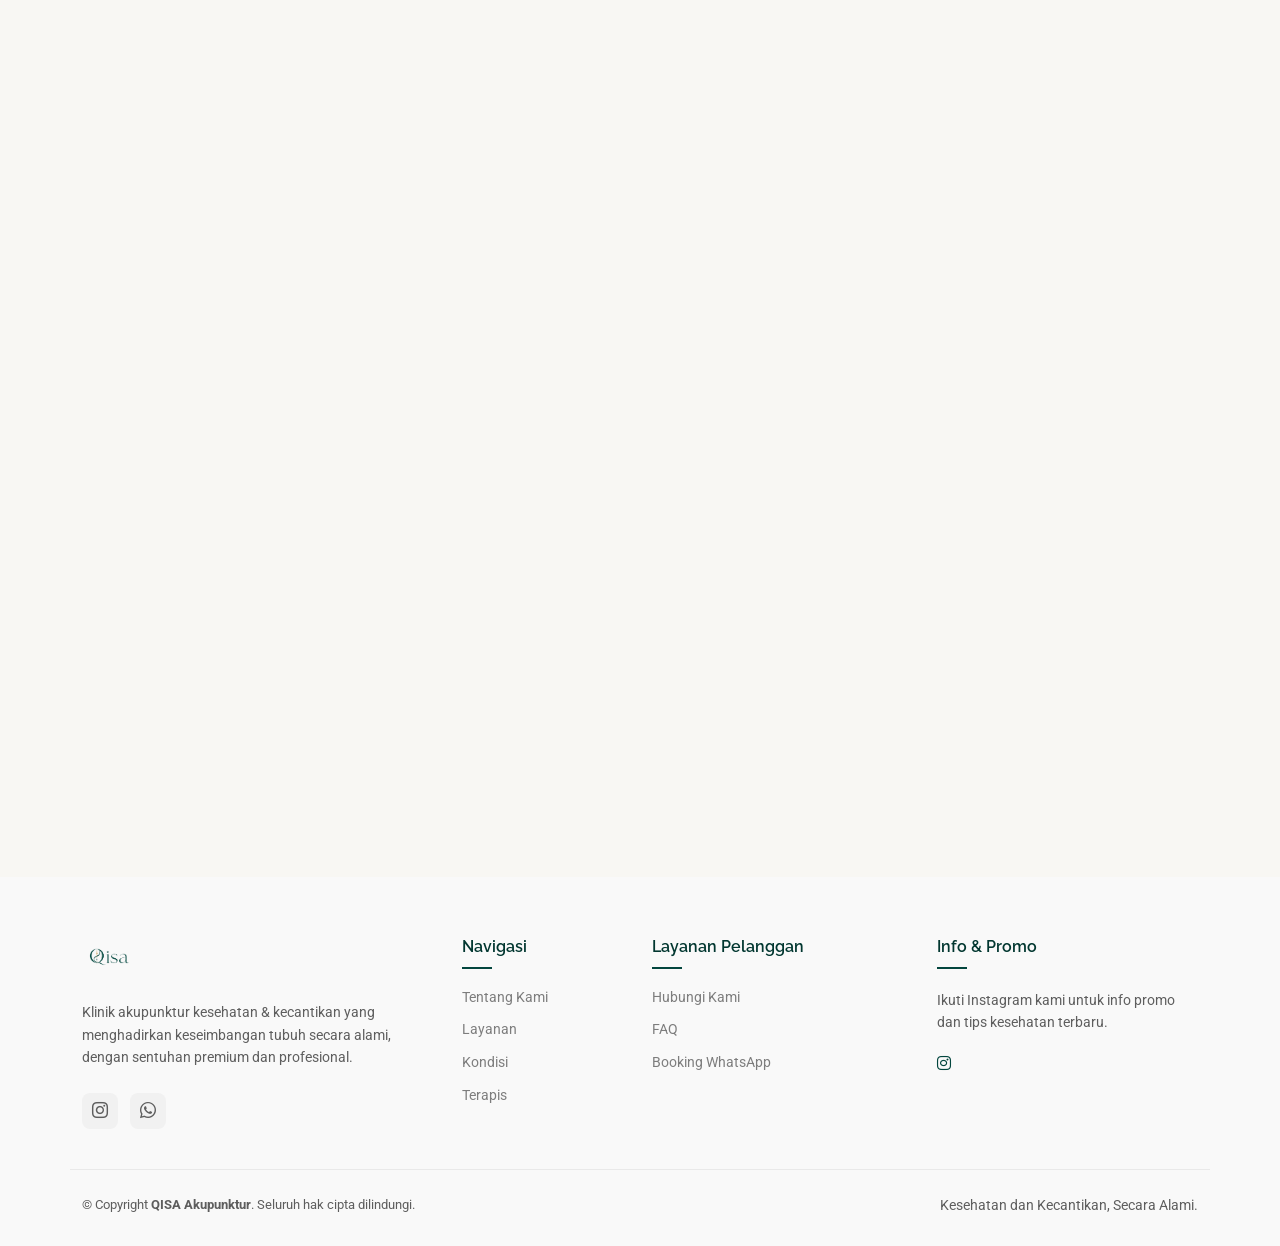
==== commit 9fb26259: "revisi layout" ====
--- a/Orbit/index.html
+++ b/Orbit/index.html
@@ -173,8 +173,7 @@
               </div>
               <div class="image-offset">
                 <!-- TODO: ganti dengan foto detail sesi terapi -->
-                <img src="assets/img/about/pasien2.jpg" alt="Detail sesi terapi akupunktur"
-                  class="img-fluid">
+                <img src="assets/img/about/pasien2.jpg" alt="Detail sesi terapi akupunktur" class="img-fluid">
               </div>
               <div class="experience-badge">
                 <img src="assets/img/logo.webp" alt="Logo QISA" width="80" height="80" class="rounded-circle">
@@ -1003,7 +1002,8 @@
         </div>
 
         <p class="text-center mt-4" style="max-width:700px; margin-left:auto; margin-right:auto;">
-          Terapis QISA Akupunktur merupakan lulusan <strong>ITSK RS dr. Soepraoen Malang</strong> yang telah mendirikan dan mengembangkan QISA Akupunktur sejak tahun 2024. 
+          Terapis QISA Akupunktur merupakan lulusan <strong>ITSK RS dr. Soepraoen Malang</strong> yang telah mendirikan
+          dan mengembangkan QISA Akupunktur sejak tahun 2024.
         </p>
 
         <!-- Stats Row -->
@@ -1181,7 +1181,7 @@
 
         <div class="row gy-5 align-items-stretch">
 
-          <div class="col-lg-5" data-aos="fade-right" data-aos-delay="200">
+          <div class="col-lg-" data-aos="fade-center" data-aos-delay="200">
             <div class="info-panel">
               <div class="panel-header">
                 <span class="section-badge">
@@ -1246,7 +1246,7 @@
                 <span>Ikuti Kami</span>
                 <div class="social-icons">
                   <a href="https://www.instagram.com/qisa_akupuntur_padang/" target="_blank" aria-label="Instagram">
-                      <i class="bi bi-instagram"></i>
+                    <i class="bi bi-instagram"></i>
                   </a>
                   <a href="https://wa.me/628138957789" aria-label="WhatsApp"><i class="bi bi-whatsapp"></i></a>
                   <!-- <a href="#" aria-label="TikTok"><i class="bi bi-tiktok"></i></a> -->
@@ -1255,7 +1255,7 @@
             </div>
           </div><!-- End Info Panel -->
 
-          <div class="col-lg-7" data-aos="fade-left" data-aos-delay="300">
+          <!-- <div class="col-lg-7" data-aos="fade-left" data-aos-delay="300">
             <div class="form-card">
               <div class="form-card-header">
                 <div class="header-icon">
@@ -1328,7 +1328,7 @@
                 </div>
               </form>
             </div>
-          </div><!-- End Form Card -->
+          </div>End Form Card -->
 
         </div>
 
@@ -1362,9 +1362,10 @@
 
           <div class="social-links d-flex mt-4">
             <a href="https://www.instagram.com/qisa_akupuntur_padang/" target="_blank" aria-label="Instagram">
-                <i class="bi bi-instagram"></i>
+              <i class="bi bi-instagram"></i>
             </a>
-            <a href="https://wa.me/628138957789" target="_blank" aria-label="WhatsApp"><i class="bi bi-whatsapp"></i></a>
+            <a href="https://wa.me/628138957789" target="_blank" aria-label="WhatsApp"><i
+                class="bi bi-whatsapp"></i></a>
             <!-- <a href="#" aria-label="TikTok"><i class="bi bi-tiktok"></i></a> -->
           </div>
         </div>
@@ -1392,9 +1393,9 @@
           <div class="footer-newsletter">
             <h4>Info &amp; Promo</h4>
             <p>Ikuti Instagram kami untuk info promo dan tips kesehatan terbaru.</p>
-              <a href="https://www.instagram.com/qisa_akupuntur_padang/" target="_blank" aria-label="Instagram">
-                  <i class="bi bi-instagram"></i>
-              </a>
+            <a href="https://www.instagram.com/qisa_akupuntur_padang/" target="_blank" aria-label="Instagram">
+              <i class="bi bi-instagram"></i>
+            </a>
           </div>
         </div>
       </div>
--- a/Orbit/assets/css/main.css
+++ b/Orbit/assets/css/main.css
@@ -1265,15 +1265,16 @@
   height: auto;
   display: block;
 }
-.about .about-images-wrapper{
-    position: relative;
-    padding-bottom: 80px;
+
+.about .about-images-wrapper {
+  position: relative;
+  /* padding-bottom: 80px; */
 }
 
 .about .experience-badge {
   position: absolute;
-  bottom: -40px;
-  left: 20px;
+  bottom: -111px;
+  left: 46px;
   z-index: 5;
 
   /* background: var(--accent-color); */
@@ -1293,9 +1294,7 @@
 
 @media (max-width: 768px) {
   .about .experience-badge {
-    left: 20px;
-    top: 20px;
-    padding: 16px 20px;
+    display: none;
   }
 }
 
@@ -1433,7 +1432,8 @@
 
 @media (max-width: 576px) {
   .about .stats-row {
-    flex-direction: column;
+    display: flex;
+    justify-content: center;
     gap: 20px;
     padding: 20px 0;
   }
@@ -1553,7 +1553,7 @@
 
 @media (max-width: 768px) {
   .services {
-    padding: 64px 0;
+    padding: 0px 0;
   }
 }
 
@@ -2229,7 +2229,7 @@
 # Why Us Section
 --------------------------------------------------------------*/
 .why-us {
-  padding: 80px 0;
+  padding: 15px 0;
   background-color: var(--background-color);
   position: relative;
 }
@@ -3410,6 +3410,11 @@
   z-index: 1;
 }
 
+.contact .container .row {
+  display: flex;
+  justify-content: center;
+}
+
 .contact .info-panel {
   height: 100%;
   display: flex;
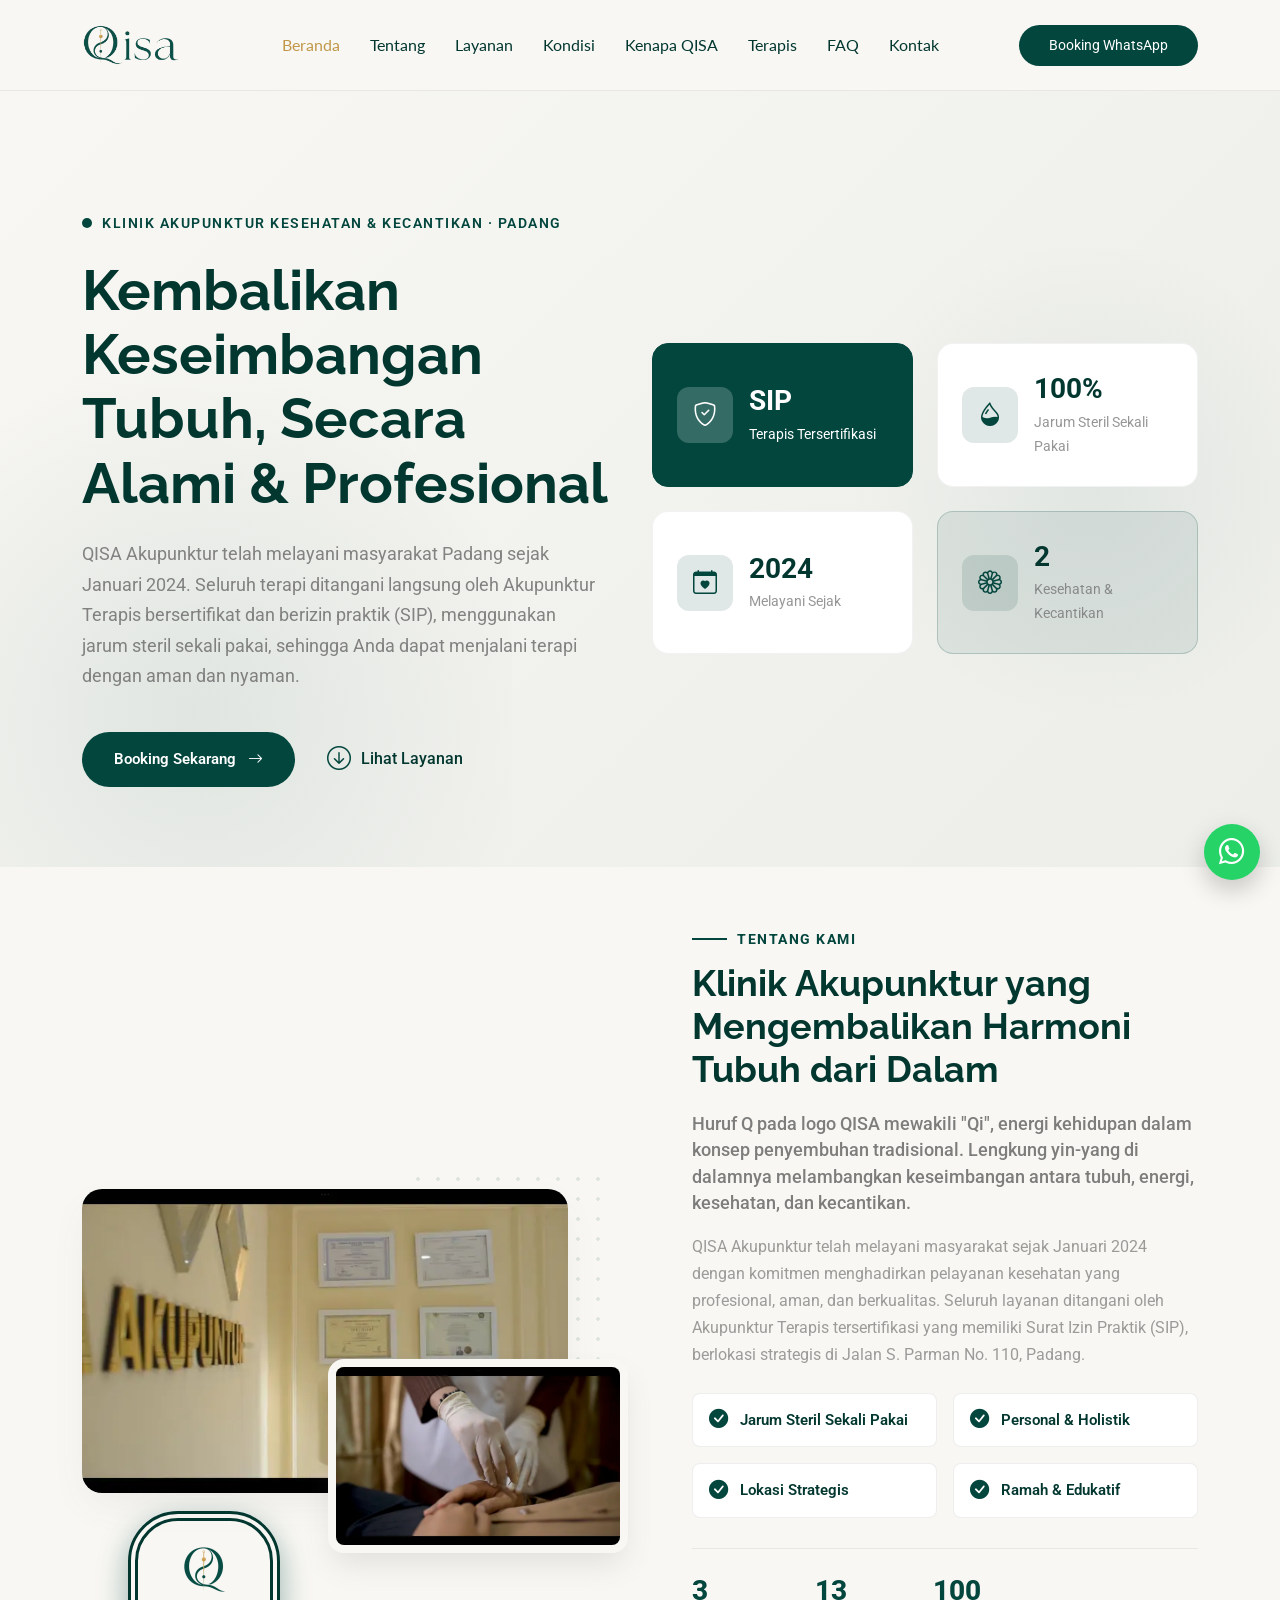
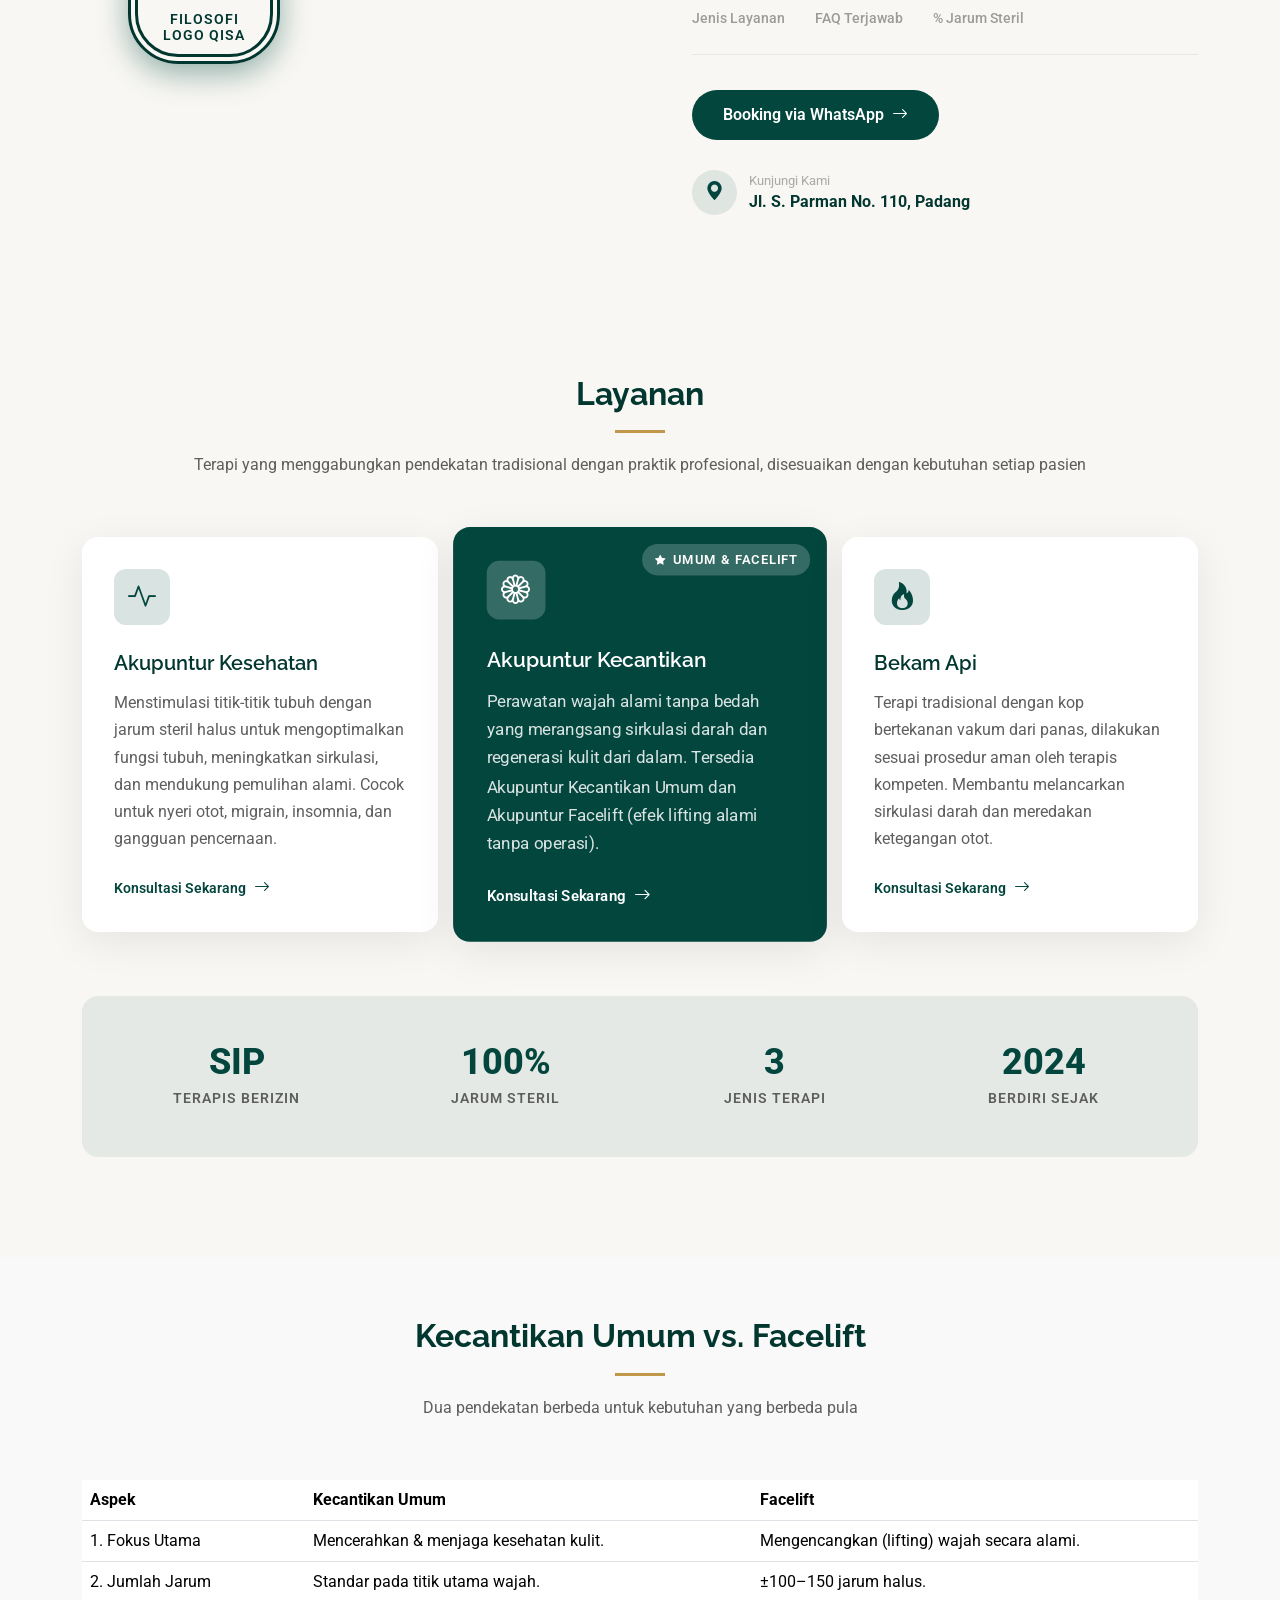
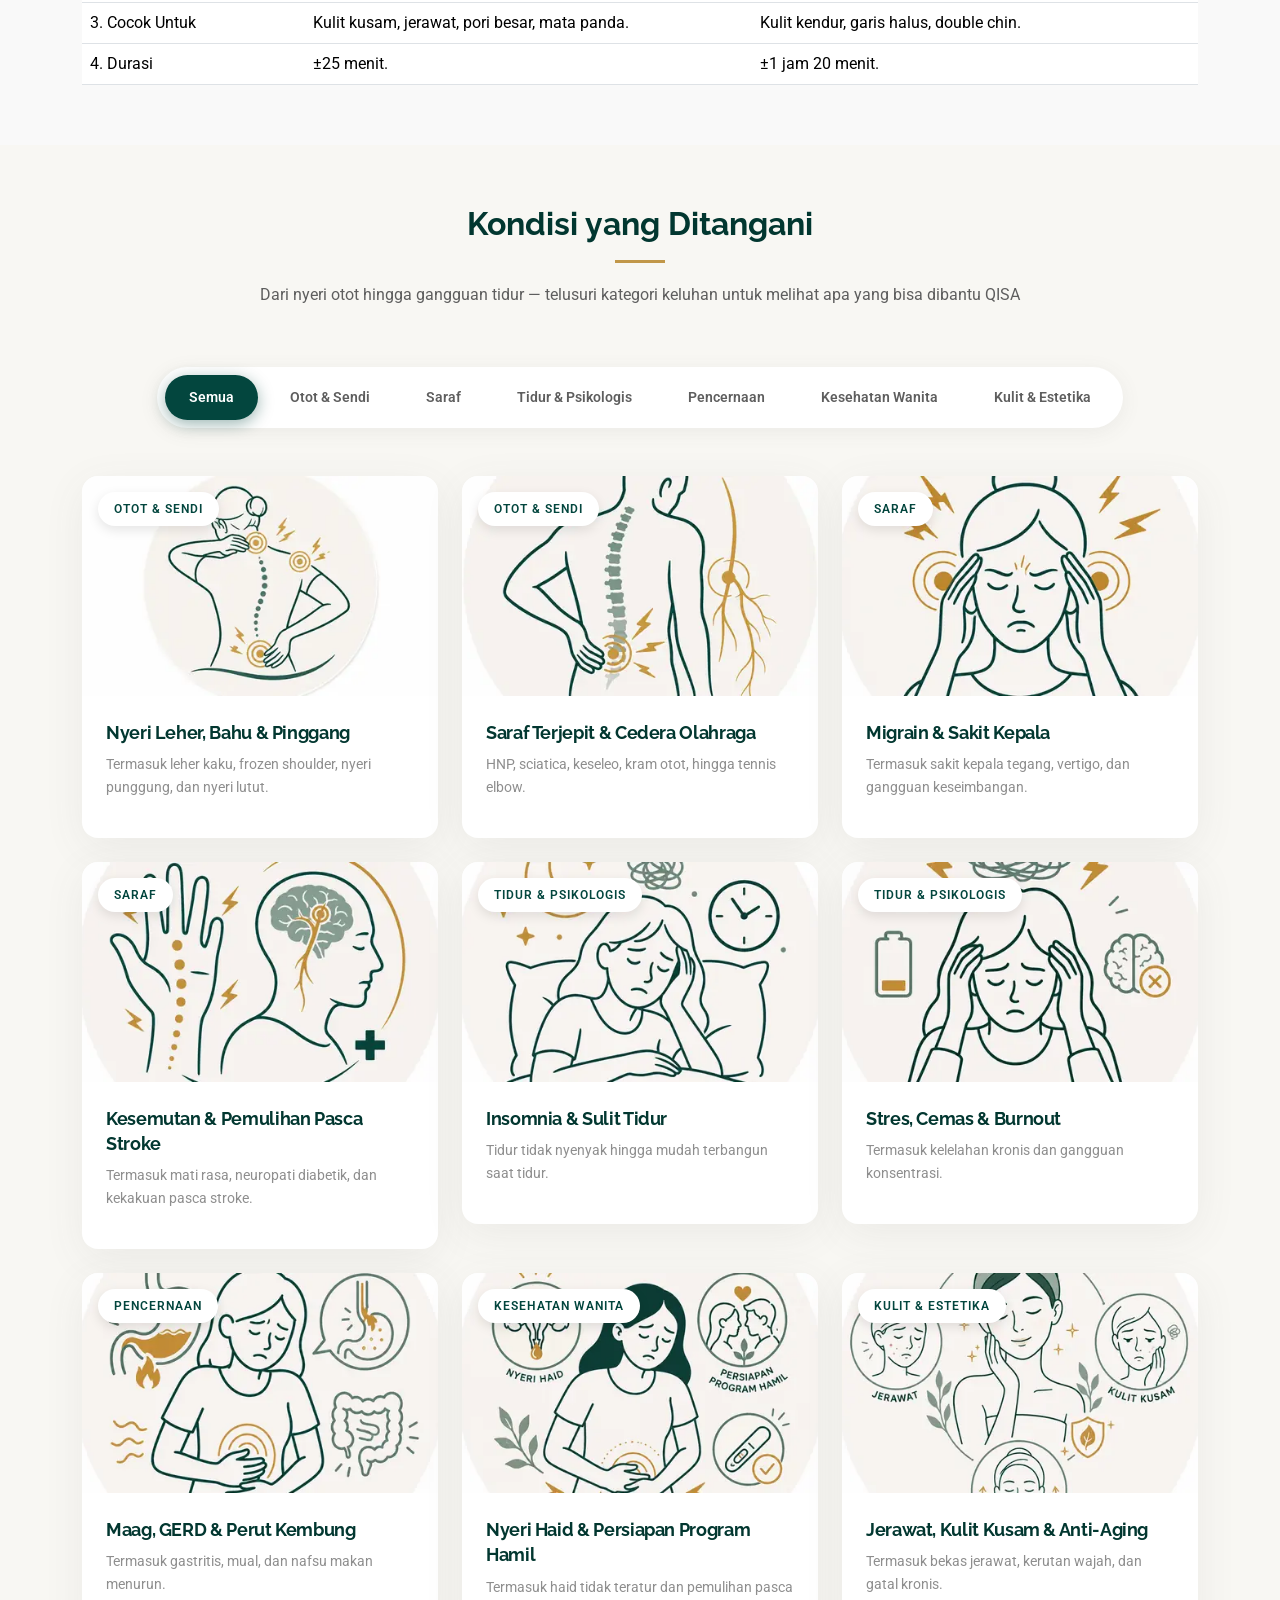
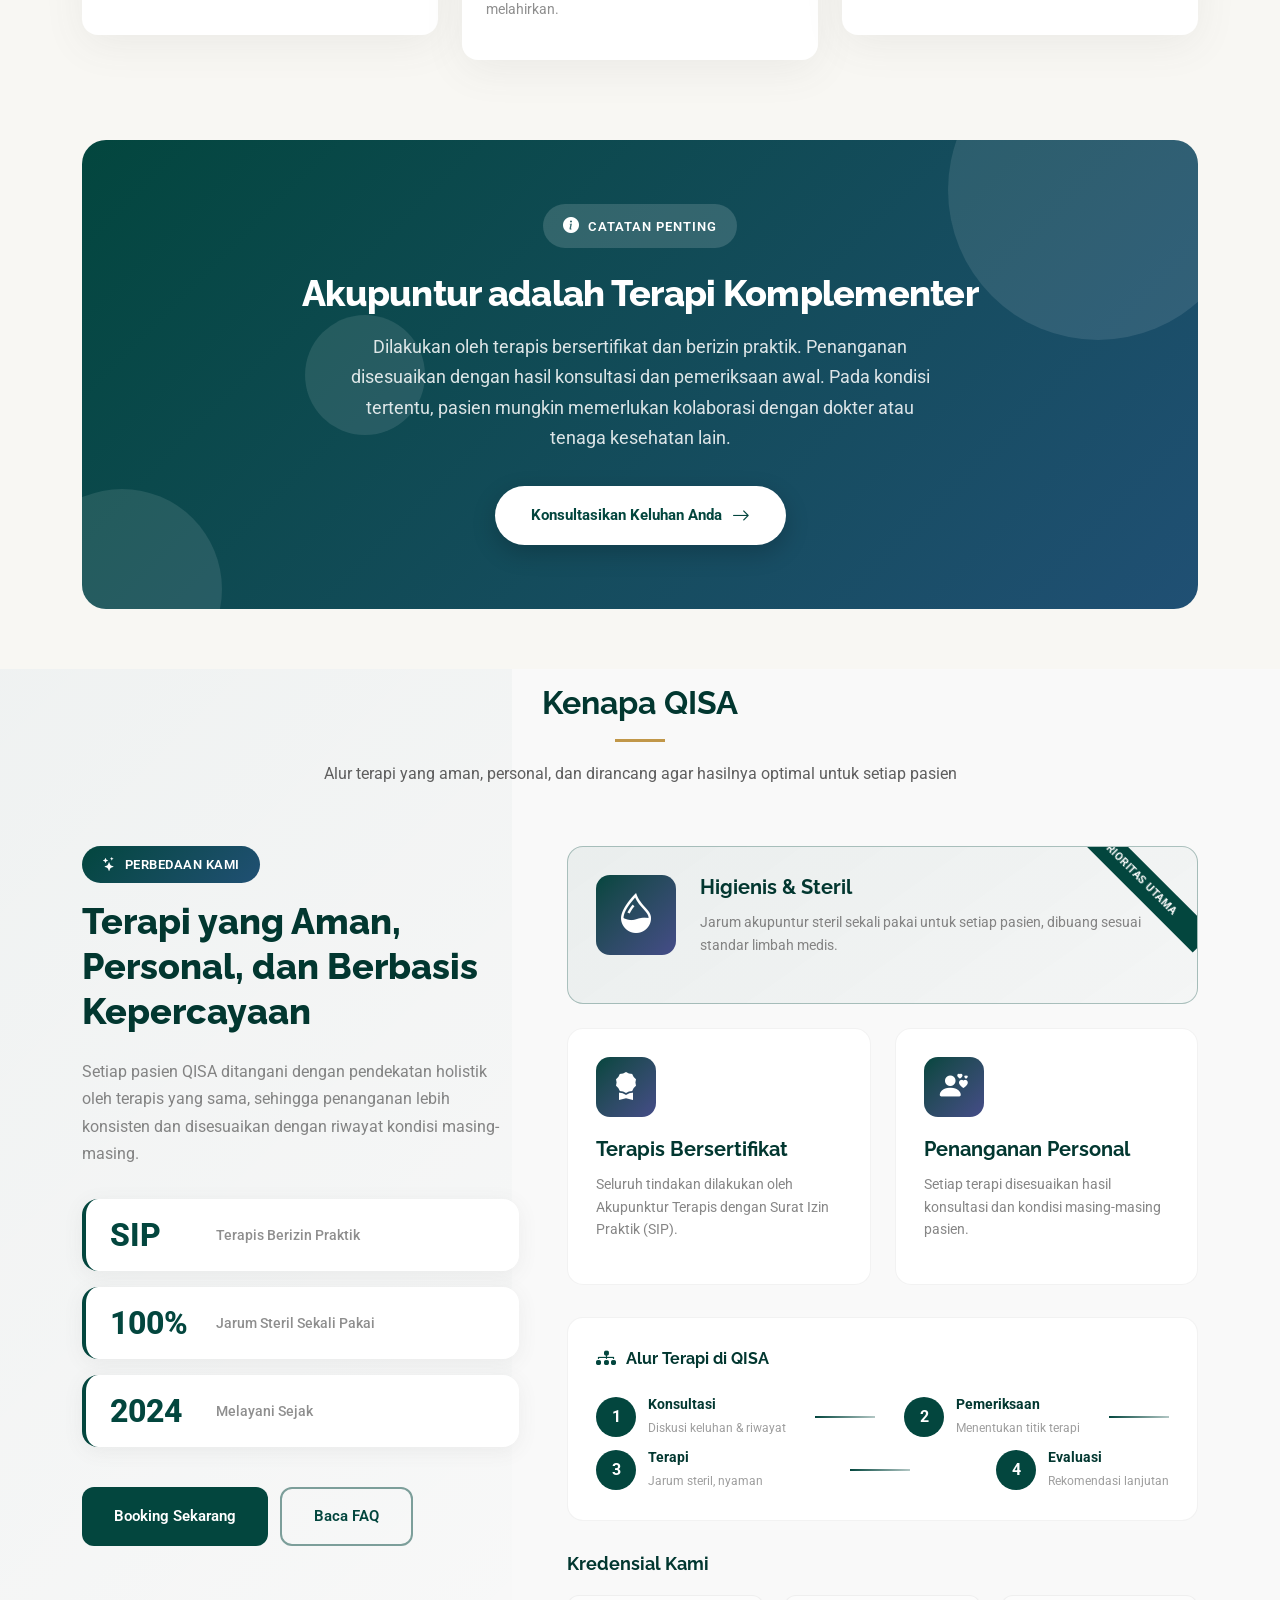
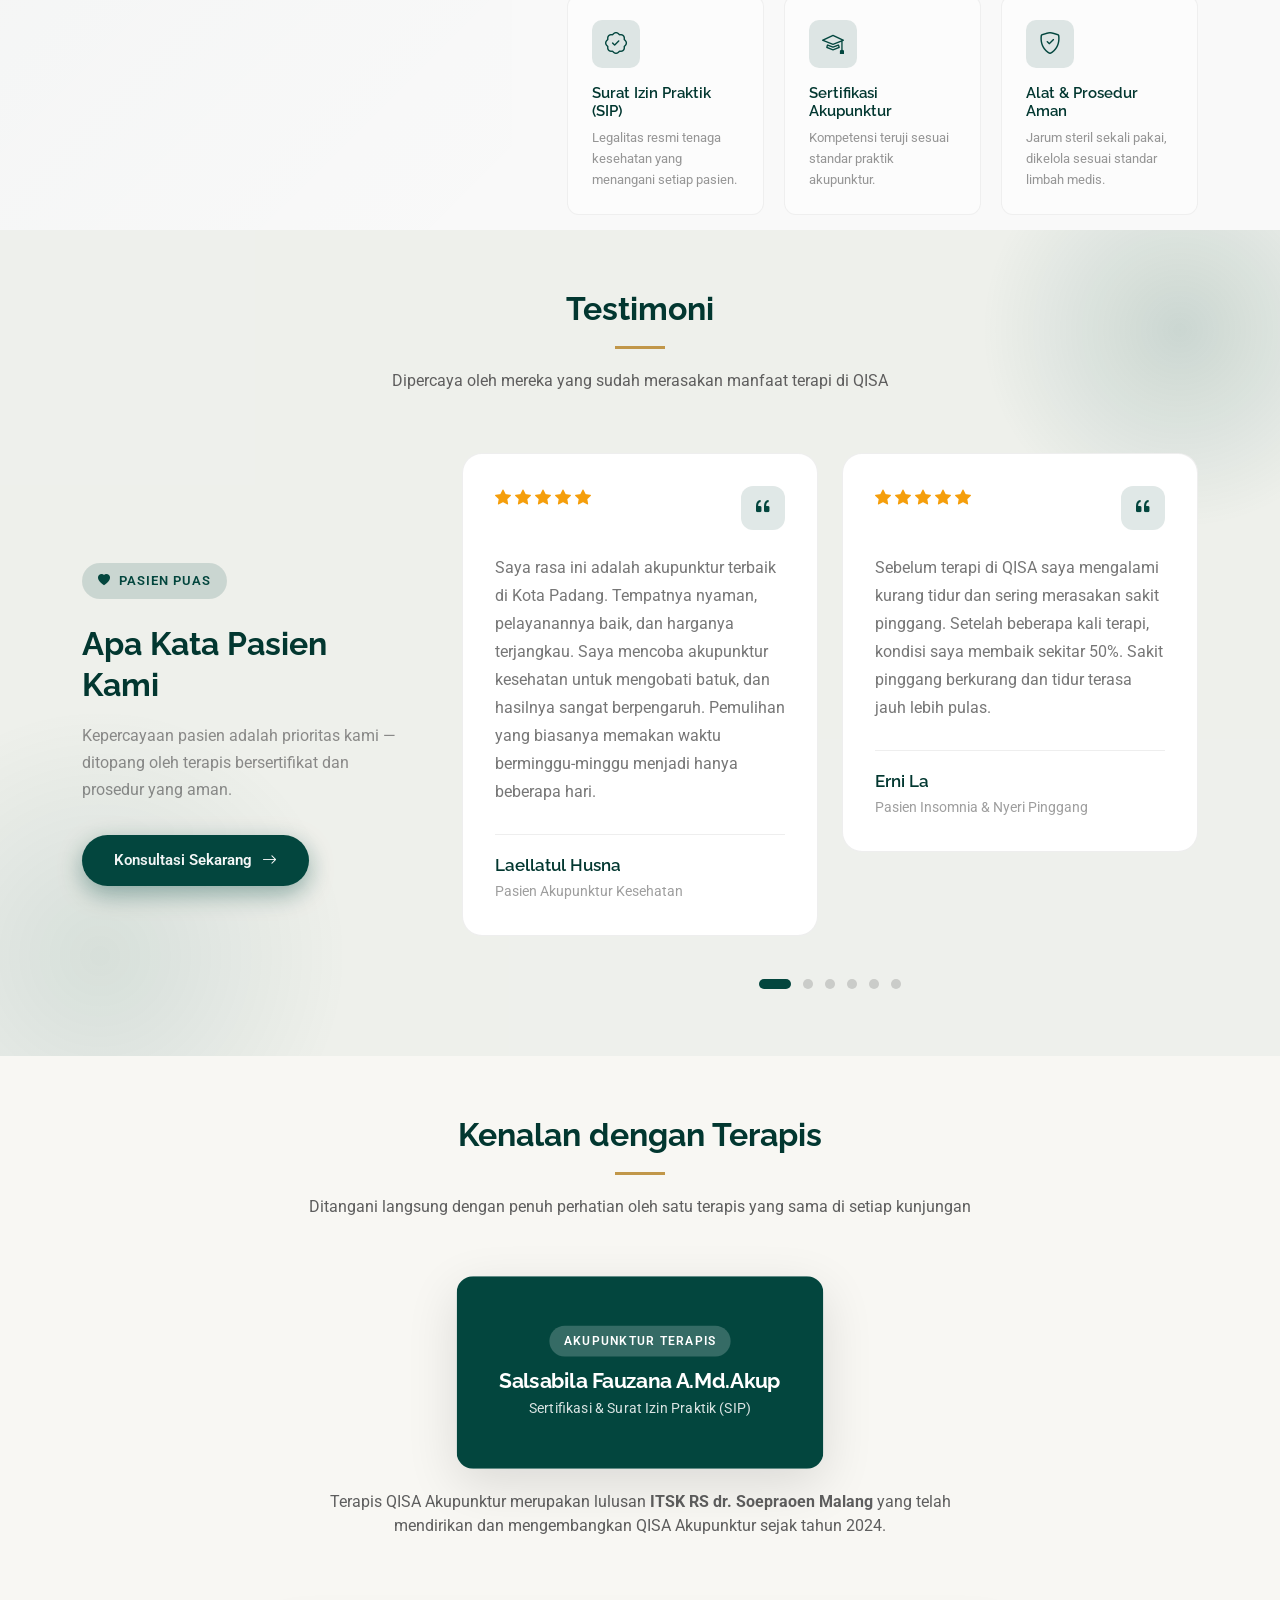
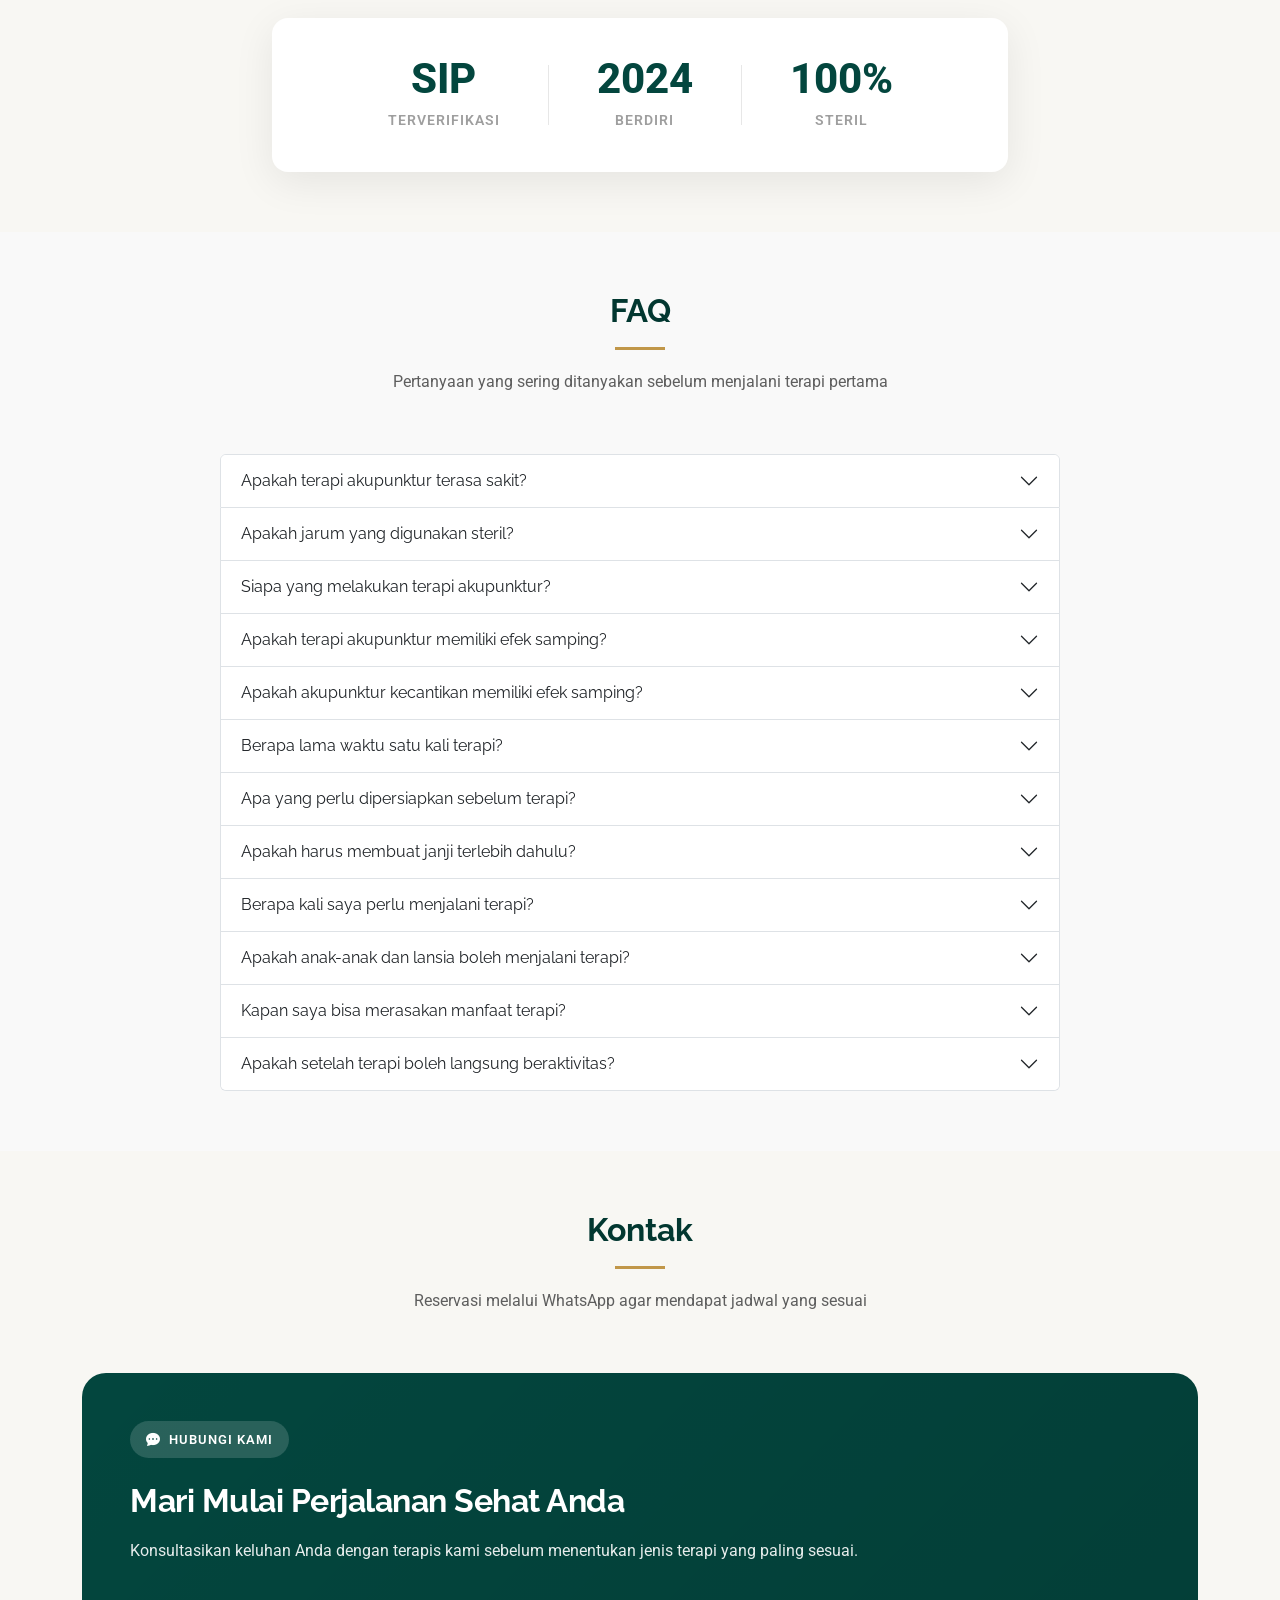
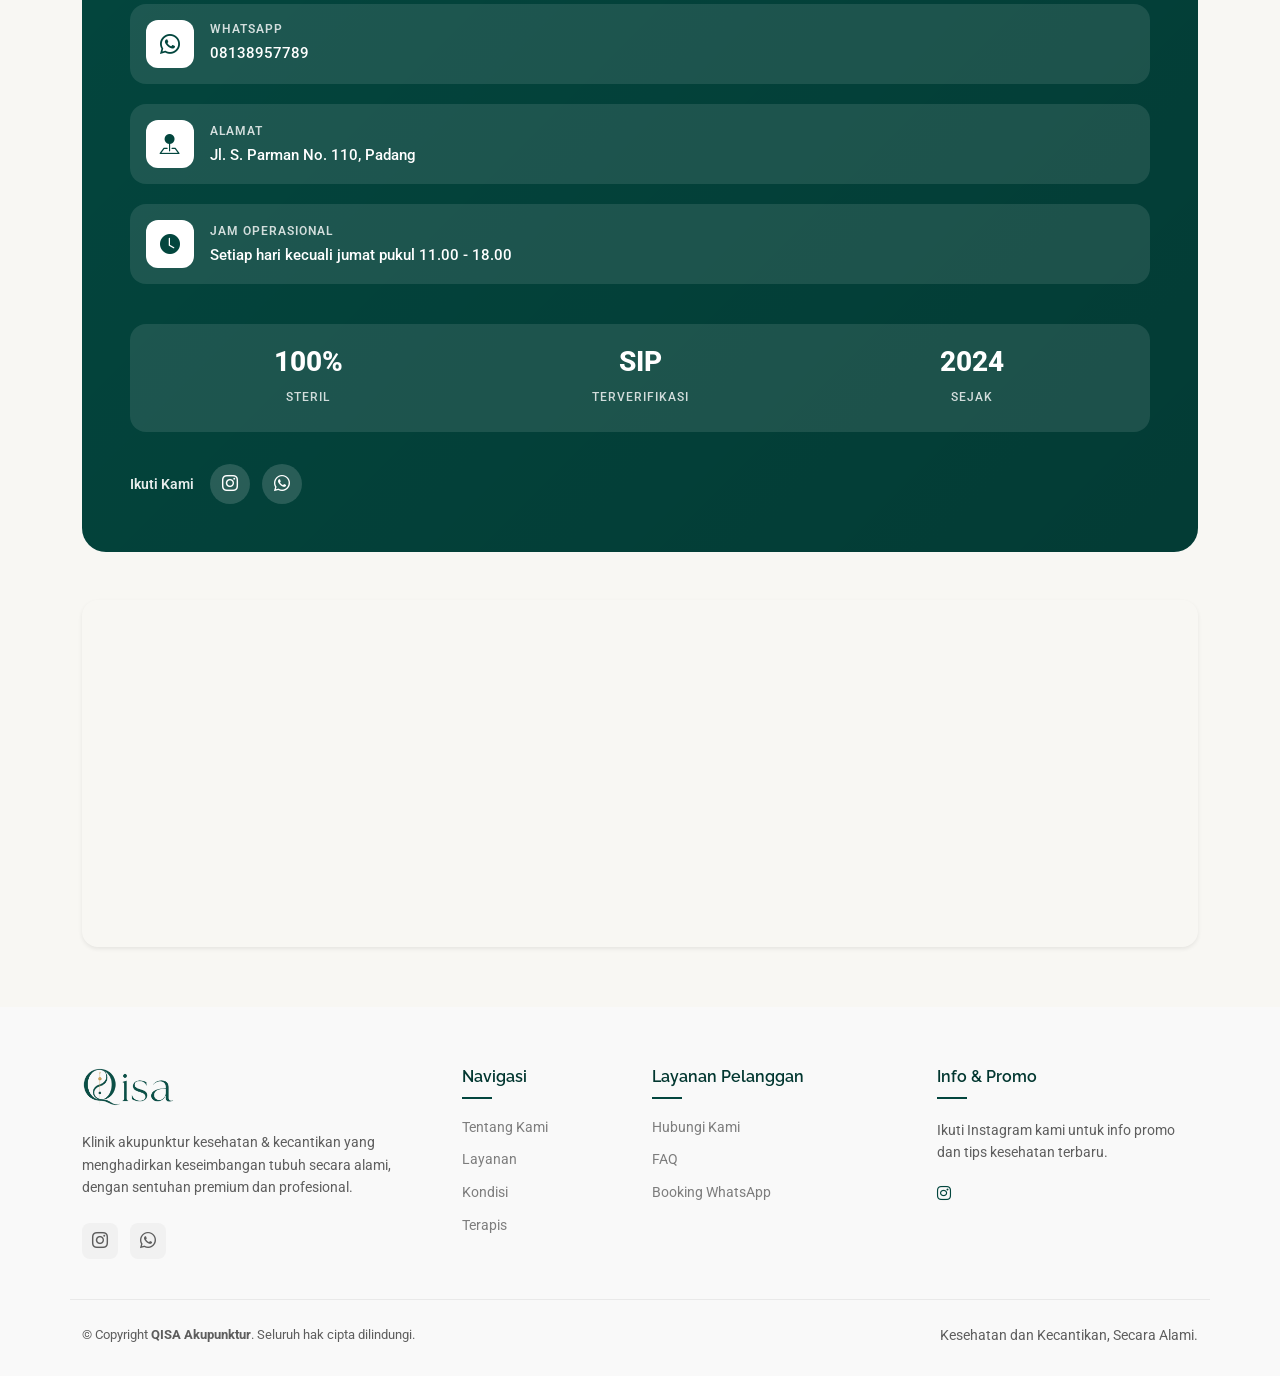
==== commit b4fcef96: "gambar kompres" ====
--- a/Orbit/index.html
+++ b/Orbit/index.html
@@ -1,5 +1,5 @@
 <!DOCTYPE html>
-<html lang="id">
+<html lang="id" class="no-js">
 
 <head>
   <meta charset="utf-8">
@@ -12,8 +12,8 @@
     content="akupunktur padang, klinik akupunktur, akupunktur kecantikan, akupunktur facelift, bekam api">
 
   <!-- Favicons -->
-  <link href="assets/img/favicon.png" rel="icon">
-  <link href="assets/img/favicon.png" rel="apple-touch-icon">
+  <link href="assets/img/favicon-32.png" rel="icon" type="image/png" sizes="32x32">
+  <link href="assets/img/apple-touch-icon.png" rel="apple-touch-icon" sizes="180x180">
 
   <!-- Fonts -->
   <link href="https://fonts.googleapis.com" rel="preconnect">
@@ -49,11 +49,12 @@
     <div class="container position-relative d-flex align-items-center justify-content-between">
 
       <a href="index.html" class="logo d-flex align-items-center me-auto me-xl-0">
-        <img src="assets/img/logo-lengkap.png" alt="QISA Akupunktur" class="img-fluid">
+        <img src="assets/img/logo-lengkap.webp" alt="QISA Akupunktur" class="img-fluid" width="360" height="155"
+          decoding="async" fetchpriority="high">
       </a>
 
       <nav id="navmenu" class="navmenu">
-        <ul>
+        <ul id="navmenu-list">
           <li><a href="#hero" class="active">Beranda</a></li>
           <li><a href="#about">Tentang</a></li>
           <li><a href="#services">Layanan</a></li>
@@ -63,10 +64,14 @@
           <li><a href="#faq">FAQ</a></li>
           <li><a href="#contact">Kontak</a></li>
         </ul>
-        <i class="mobile-nav-toggle d-xl-none bi bi-list"></i>
+        <button type="button" class="mobile-nav-toggle d-xl-none" aria-label="Buka menu navigasi"
+          aria-expanded="false" aria-controls="navmenu-list">
+          <i class="bi bi-list" aria-hidden="true"></i>
+        </button>
       </nav>
 
-      <a class="btn-getstarted" href="https://wa.me/628138957789" target="_blank">Booking WhatsApp</a>
+      <a class="btn-getstarted" href="https://wa.me/628138957789" target="_blank"
+        rel="noopener noreferrer">Booking WhatsApp</a>
 
     </div>
   </header>
@@ -96,7 +101,7 @@
                 dengan aman dan nyaman.</p>
 
               <div class="hero-cta" data-aos="fade-up" data-aos-delay="400">
-                <a href="https://wa.me/628138957789" target="_blank" class="cta-button">
+                <a href="https://wa.me/628138957789" target="_blank" rel="noopener noreferrer" class="cta-button">
                   <span>Booking Sekarang</span>
                   <i class="bi bi-arrow-right"></i>
                 </a>
@@ -169,14 +174,21 @@
             <div class="about-images-wrapper">
               <div class="image-main">
                 <!-- TODO: ganti dengan foto suasana klinik QISA -->
-                <img src="assets/img/about/suasana.jpg" alt="Suasana klinik QISA Akupunktur" class="img-fluid">
+                <img src="assets/img/about/suasana-960.webp"
+                  srcset="assets/img/about/suasana-640.webp 640w, assets/img/about/suasana-960.webp 960w"
+                  sizes="(max-width: 991px) calc(100vw - 24px), 576px" alt="Suasana klinik QISA Akupunktur"
+                  class="img-fluid" width="960" height="600" loading="lazy" decoding="async">
               </div>
               <div class="image-offset">
                 <!-- TODO: ganti dengan foto detail sesi terapi -->
-                <img src="assets/img/about/pasien2.jpg" alt="Detail sesi terapi akupunktur" class="img-fluid">
+                <img src="assets/img/about/pasien2-960.webp"
+                  srcset="assets/img/about/pasien2-640.webp 640w, assets/img/about/pasien2-960.webp 960w"
+                  sizes="(max-width: 991px) 1px, 334px" alt="Detail sesi terapi akupunktur" class="img-fluid"
+                  width="960" height="600" loading="lazy" decoding="async">
               </div>
               <div class="experience-badge">
-                <img src="assets/img/logo.webp" alt="Logo QISA" width="80" height="80" class="rounded-circle">
+                <img src="assets/img/logo.webp" alt="Logo QISA" width="80" height="80" class="rounded-circle"
+                  loading="lazy" decoding="async">
                 <!-- <span class="years">Q</span> -->
                 <span class="text">Filosofi<br>Logo QISA</span>
               </div>
@@ -237,7 +249,8 @@
               </div>
 
               <div class="action-buttons">
-                <a href="https://wa.me/628138957789" target="_blank" class="btn btn-primary-custom">
+                <a href="https://wa.me/628138957789" target="_blank" rel="noopener noreferrer"
+                  class="btn btn-primary-custom">
                   Booking via WhatsApp <i class="bi bi-arrow-right"></i>
                 </a>
                 <div class="contact-info">
@@ -284,7 +297,7 @@
               <p>Menstimulasi titik-titik tubuh dengan jarum steril halus untuk mengoptimalkan fungsi tubuh,
                 meningkatkan sirkulasi, dan mendukung pemulihan alami. Cocok untuk nyeri otot, migrain, insomnia, dan
                 gangguan pencernaan.</p>
-              <a href="https://wa.me/628138957789" target="_blank" class="service-link">
+              <a href="https://wa.me/628138957789" target="_blank" rel="noopener noreferrer" class="service-link">
                 <span>Konsultasi Sekarang</span>
                 <i class="bi bi-arrow-right"></i>
               </a>
@@ -304,7 +317,7 @@
               <h3>Akupuntur Kecantikan</h3>
               <p>Perawatan wajah alami tanpa bedah yang merangsang sirkulasi darah dan regenerasi kulit dari dalam.
                 Tersedia Akupuntur Kecantikan Umum dan Akupuntur Facelift (efek lifting alami tanpa operasi).</p>
-              <a href="https://wa.me/628138957789" target="_blank" class="service-link">
+              <a href="https://wa.me/628138957789" target="_blank" rel="noopener noreferrer" class="service-link">
                 <span>Konsultasi Sekarang</span>
                 <i class="bi bi-arrow-right"></i>
               </a>
@@ -320,7 +333,7 @@
               <h3>Bekam Api</h3>
               <p>Terapi tradisional dengan kop bertekanan vakum dari panas, dilakukan sesuai prosedur aman oleh terapis
                 kompeten. Membantu melancarkan sirkulasi darah dan meredakan ketegangan otot.</p>
-              <a href="https://wa.me/628138957789" target="_blank" class="service-link">
+              <a href="https://wa.me/628138957789" target="_blank" rel="noopener noreferrer" class="service-link">
                 <span>Konsultasi Sekarang</span>
                 <i class="bi bi-arrow-right"></i>
               </a>
@@ -451,7 +464,11 @@
             <div class="col-lg-4 col-md-6 portfolio-item isotope-item filter-otot">
               <div class="project-card">
                 <div class="image-wrapper">
-                  <img src="assets/img/kondisi/1.webp" alt="Nyeri otot dan sendi" class="img-fluid" loading="lazy">
+                  <img src="assets/img/kondisi/1.webp"
+                    srcset="assets/img/kondisi/1-480.webp 480w, assets/img/kondisi/1.webp 800w"
+                    sizes="(max-width: 767px) calc(100vw - 24px), (max-width: 1199px) calc(50vw - 36px), 416px"
+                    alt="Nyeri otot dan sendi" class="img-fluid" width="800" height="450" loading="lazy"
+                    decoding="async">
                   <span class="category-badge">Otot &amp; Sendi</span>
                 </div>
                 <div class="project-info">
@@ -464,8 +481,11 @@
             <div class="col-lg-4 col-md-6 portfolio-item isotope-item filter-otot">
               <div class="project-card">
                 <div class="image-wrapper">
-                  <img src="assets/img/kondisi/2.webp" alt="Saraf terjepit dan cedera olahraga" class="img-fluid"
-                    loading="lazy">
+                  <img src="assets/img/kondisi/2.webp"
+                    srcset="assets/img/kondisi/2-480.webp 480w, assets/img/kondisi/2.webp 800w"
+                    sizes="(max-width: 767px) calc(100vw - 24px), (max-width: 1199px) calc(50vw - 36px), 416px"
+                    alt="Saraf terjepit dan cedera olahraga" class="img-fluid" width="800" height="450" loading="lazy"
+                    decoding="async">
                   <span class="category-badge">Otot &amp; Sendi</span>
                 </div>
                 <div class="project-info">
@@ -478,7 +498,11 @@
             <div class="col-lg-4 col-md-6 portfolio-item isotope-item filter-saraf">
               <div class="project-card">
                 <div class="image-wrapper">
-                  <img src="assets/img/kondisi/3.webp" alt="Migrain dan sakit kepala" class="img-fluid" loading="lazy">
+                  <img src="assets/img/kondisi/3.webp"
+                    srcset="assets/img/kondisi/3-480.webp 480w, assets/img/kondisi/3.webp 800w"
+                    sizes="(max-width: 767px) calc(100vw - 24px), (max-width: 1199px) calc(50vw - 36px), 416px"
+                    alt="Migrain dan sakit kepala" class="img-fluid" width="800" height="450" loading="lazy"
+                    decoding="async">
                   <span class="category-badge">Saraf</span>
                 </div>
                 <div class="project-info">
@@ -491,7 +515,11 @@
             <div class="col-lg-4 col-md-6 portfolio-item isotope-item filter-saraf">
               <div class="project-card">
                 <div class="image-wrapper">
-                  <img src="assets/img/kondisi/4.webp" alt="Pemulihan pasca stroke" class="img-fluid" loading="lazy">
+                  <img src="assets/img/kondisi/4.webp"
+                    srcset="assets/img/kondisi/4-480.webp 480w, assets/img/kondisi/4.webp 800w"
+                    sizes="(max-width: 767px) calc(100vw - 24px), (max-width: 1199px) calc(50vw - 36px), 416px"
+                    alt="Pemulihan pasca stroke" class="img-fluid" width="800" height="450" loading="lazy"
+                    decoding="async">
                   <span class="category-badge">Saraf</span>
                 </div>
                 <div class="project-info">
@@ -504,8 +532,11 @@
             <div class="col-lg-4 col-md-6 portfolio-item isotope-item filter-tidur">
               <div class="project-card">
                 <div class="image-wrapper">
-                  <img src="assets/img/kondisi/5.webp" alt="Insomnia dan gangguan tidur" class="img-fluid"
-                    loading="lazy">
+                  <img src="assets/img/kondisi/5.webp"
+                    srcset="assets/img/kondisi/5-480.webp 480w, assets/img/kondisi/5.webp 800w"
+                    sizes="(max-width: 767px) calc(100vw - 24px), (max-width: 1199px) calc(50vw - 36px), 416px"
+                    alt="Insomnia dan gangguan tidur" class="img-fluid" width="800" height="450" loading="lazy"
+                    decoding="async">
                   <span class="category-badge">Tidur &amp; Psikologis</span>
                 </div>
                 <div class="project-info">
@@ -518,7 +549,11 @@
             <div class="col-lg-4 col-md-6 portfolio-item isotope-item filter-tidur">
               <div class="project-card">
                 <div class="image-wrapper">
-                  <img src="assets/img/kondisi/6.webp" alt="Stres dan kelelahan" class="img-fluid" loading="lazy">
+                  <img src="assets/img/kondisi/6.webp"
+                    srcset="assets/img/kondisi/6-480.webp 480w, assets/img/kondisi/6.webp 800w"
+                    sizes="(max-width: 767px) calc(100vw - 24px), (max-width: 1199px) calc(50vw - 36px), 416px"
+                    alt="Stres dan kelelahan" class="img-fluid" width="800" height="450" loading="lazy"
+                    decoding="async">
                   <span class="category-badge">Tidur &amp; Psikologis</span>
                 </div>
                 <div class="project-info">
@@ -531,7 +566,10 @@
             <div class="col-lg-4 col-md-6 portfolio-item isotope-item filter-pencernaan">
               <div class="project-card">
                 <div class="image-wrapper">
-                  <img src="assets/img/kondisi/7.webp" alt="Maag dan GERD" class="img-fluid" loading="lazy">
+                  <img src="assets/img/kondisi/7.webp"
+                    srcset="assets/img/kondisi/7-480.webp 480w, assets/img/kondisi/7.webp 800w"
+                    sizes="(max-width: 767px) calc(100vw - 24px), (max-width: 1199px) calc(50vw - 36px), 416px"
+                    alt="Maag dan GERD" class="img-fluid" width="800" height="450" loading="lazy" decoding="async">
                   <span class="category-badge">Pencernaan</span>
                 </div>
                 <div class="project-info">
@@ -544,7 +582,10 @@
             <div class="col-lg-4 col-md-6 portfolio-item isotope-item filter-wanita">
               <div class="project-card">
                 <div class="image-wrapper">
-                  <img src="assets/img/kondisi/8.webp" alt="Kesehatan wanita" class="img-fluid" loading="lazy">
+                  <img src="assets/img/kondisi/8.webp"
+                    srcset="assets/img/kondisi/8-480.webp 480w, assets/img/kondisi/8.webp 800w"
+                    sizes="(max-width: 767px) calc(100vw - 24px), (max-width: 1199px) calc(50vw - 36px), 416px"
+                    alt="Kesehatan wanita" class="img-fluid" width="800" height="450" loading="lazy" decoding="async">
                   <span class="category-badge">Kesehatan Wanita</span>
                 </div>
                 <div class="project-info">
@@ -557,7 +598,10 @@
             <div class="col-lg-4 col-md-6 portfolio-item isotope-item filter-kulit">
               <div class="project-card">
                 <div class="image-wrapper">
-                  <img src="assets/img/kondisi/9.webp" alt="Kulit dan estetika" class="img-fluid" loading="lazy">
+                  <img src="assets/img/kondisi/9.webp"
+                    srcset="assets/img/kondisi/9-480.webp 480w, assets/img/kondisi/9.webp 800w"
+                    sizes="(max-width: 767px) calc(100vw - 24px), (max-width: 1199px) calc(50vw - 36px), 416px"
+                    alt="Kulit dan estetika" class="img-fluid" width="800" height="450" loading="lazy" decoding="async">
                   <span class="category-badge">Kulit &amp; Estetika</span>
                 </div>
                 <div class="project-info">
@@ -579,7 +623,8 @@
               dan pemeriksaan awal. Pada kondisi tertentu, pasien mungkin memerlukan kolaborasi dengan dokter atau
               tenaga kesehatan lain.</p>
             <div class="cta-buttons">
-              <a href="https://wa.me/628138957789" target="_blank" class="btn-cta-primary">Konsultasikan Keluhan Anda <i
+              <a href="https://wa.me/628138957789" target="_blank" rel="noopener noreferrer"
+                class="btn-cta-primary">Konsultasikan Keluhan Anda <i
                   class="bi bi-arrow-right"></i></a>
             </div>
           </div>
@@ -631,7 +676,8 @@
               </div>
 
               <div class="action-buttons">
-                <a href="https://wa.me/628138957789" target="_blank" class="btn-main">Booking Sekarang</a>
+                <a href="https://wa.me/628138957789" target="_blank" rel="noopener noreferrer"
+                  class="btn-main">Booking Sekarang</a>
                 <a href="#faq" class="btn-outline">Baca FAQ</a>
               </div>
             </div>
@@ -762,7 +808,8 @@
                 <h3>Apa Kata Pasien Kami</h3>
                 <p>Kepercayaan pasien adalah prioritas kami — ditopang oleh terapis bersertifikat dan prosedur yang
                   aman.</p>
-                <a href="https://wa.me/628138957789" target="_blank" class="btn-view-all">Konsultasi Sekarang <i
+                <a href="https://wa.me/628138957789" target="_blank" rel="noopener noreferrer"
+                  class="btn-view-all">Konsultasi Sekarang <i
                     class="bi bi-arrow-right"></i></a>
               </div>
             </div>
@@ -1202,7 +1249,7 @@
                     <span class="method-label">WhatsApp</span>
                     <span>08138957789</span>
 
-                    <a href="https://wa.me/628138957789" target="_blank"></a>
+                    <a href="https://wa.me/628138957789" target="_blank" rel="noopener noreferrer"></a>
                   </div>
                 </div>
 
@@ -1245,7 +1292,8 @@
               <div class="social-connect">
                 <span>Ikuti Kami</span>
                 <div class="social-icons">
-                  <a href="https://www.instagram.com/qisa_akupuntur_padang/" target="_blank" aria-label="Instagram">
+                  <a href="https://www.instagram.com/qisa_akupuntur_padang/" target="_blank"
+                    rel="noopener noreferrer" aria-label="Instagram">
                     <i class="bi bi-instagram"></i>
                   </a>
                   <a href="https://wa.me/628138957789" aria-label="WhatsApp"><i class="bi bi-whatsapp"></i></a>
@@ -1337,7 +1385,8 @@
           <div class="col-12">
             <div class="rounded-4 overflow-hidden shadow-sm" style="min-height:340px;">
               <iframe src="https://www.google.com/maps?q=Jl.%20S.%20Parman%20No.%20110%2C%20Padang&output=embed"
-                width="100%" height="340" style="border:0;" allowfullscreen="" loading="lazy"></iframe>
+                title="Peta lokasi QISA Akupunktur di Jl. S. Parman No. 110, Padang" width="100%" height="340"
+                style="border:0;" allowfullscreen="" loading="lazy"></iframe>
             </div>
           </div>
         </div>
@@ -1355,17 +1404,19 @@
       <div class="row gy-4">
         <div class="col-lg-4 col-md-6 footer-info">
           <a href="index.html" class="logo d-flex align-items-center mb-4">
-            <img src="assets/img/logo-lengkap.png" alt="QISA Akupunktur" style="height:40px;">
+            <img src="assets/img/logo-lengkap.webp" alt="QISA Akupunktur" width="360" height="155"
+              style="height:40px; width:auto;" loading="lazy" decoding="async">
           </a>
           <p>Klinik akupunktur kesehatan &amp; kecantikan yang menghadirkan keseimbangan tubuh secara alami, dengan
             sentuhan premium dan profesional.</p>
 
           <div class="social-links d-flex mt-4">
-            <a href="https://www.instagram.com/qisa_akupuntur_padang/" target="_blank" aria-label="Instagram">
+            <a href="https://www.instagram.com/qisa_akupuntur_padang/" target="_blank" rel="noopener noreferrer"
+              aria-label="Instagram">
               <i class="bi bi-instagram"></i>
             </a>
-            <a href="https://wa.me/628138957789" target="_blank" aria-label="WhatsApp"><i
-                class="bi bi-whatsapp"></i></a>
+            <a href="https://wa.me/628138957789" target="_blank" rel="noopener noreferrer"
+              aria-label="WhatsApp"><i class="bi bi-whatsapp"></i></a>
             <!-- <a href="#" aria-label="TikTok"><i class="bi bi-tiktok"></i></a> -->
           </div>
         </div>
@@ -1385,7 +1436,8 @@
           <ul>
             <li><a href="#contact">Hubungi Kami</a></li>
             <li><a href="#faq">FAQ</a></li>
-            <li><a href="https://wa.me/628138957789" target="_blank">Booking WhatsApp</a></li>
+            <li><a href="https://wa.me/628138957789" target="_blank" rel="noopener noreferrer">Booking WhatsApp</a>
+            </li>
           </ul>
         </div>
 
@@ -1393,7 +1445,8 @@
           <div class="footer-newsletter">
             <h4>Info &amp; Promo</h4>
             <p>Ikuti Instagram kami untuk info promo dan tips kesehatan terbaru.</p>
-            <a href="https://www.instagram.com/qisa_akupuntur_padang/" target="_blank" aria-label="Instagram">
+            <a href="https://www.instagram.com/qisa_akupuntur_padang/" target="_blank" rel="noopener noreferrer"
+              aria-label="Instagram">
               <i class="bi bi-instagram"></i>
             </a>
           </div>
@@ -1424,13 +1477,11 @@
       class="bi bi-arrow-up-short"></i></a>
 
   <!-- WhatsApp Floating Button -->
-  <a href="https://wa.me/628138957789" target="_blank" class="wa-float d-flex align-items-center justify-content-center"
+  <a href="https://wa.me/628138957789" target="_blank" rel="noopener noreferrer"
+    class="wa-float d-flex align-items-center justify-content-center"
     style="position:fixed; right:20px; bottom:20px; width:56px; height:56px; border-radius:50%; background:#25D366; color:#fff; font-size:1.6rem; z-index:999; box-shadow:0 10px 25px rgba(0,0,0,.2);">
     <i class="bi bi-whatsapp"></i>
   </a>
-
-  <!-- Preloader -->
-  <div id="preloader"></div>
 
   <!-- Vendor JS Files -->
   <script src="assets/vendor/bootstrap/js/bootstrap.bundle.min.js"></script>
@@ -1447,4 +1498,4 @@
 
 </body>
 
-</html>+</html>
--- a/Orbit/assets/css/main.css
+++ b/Orbit/assets/css/main.css
@@ -176,7 +176,9 @@
 }
 
 .header .logo img {
-  max-height: 70px;
+  width: auto;
+  height: 42px;
+  max-height: 42px;
   margin-right: 8px;
 }
 
@@ -340,11 +342,19 @@
 @media (max-width: 1199px) {
   .mobile-nav-toggle {
     color: var(--nav-color);
+    background: transparent;
+    border: 0;
+    padding: 0;
     font-size: 28px;
     line-height: 0;
     margin-right: 10px;
     cursor: pointer;
     transition: color 0.3s;
+  }
+
+  .mobile-nav-toggle:focus-visible {
+    outline: 2px solid var(--accent-color);
+    outline-offset: 4px;
   }
 
   .navmenu {
@@ -690,39 +700,12 @@
   }
 }
 
-/*--------------------------------------------------------------
-# Preloader
---------------------------------------------------------------*/
-#preloader {
-  position: fixed;
-  inset: 0;
-  z-index: 999999;
-  overflow: hidden;
-  background: var(--background-color);
-  transition: all 0.6s ease-out;
-}
-
-#preloader:before {
-  content: "";
-  position: fixed;
-  top: calc(50% - 30px);
-  left: calc(50% - 30px);
-  border: 6px solid #ffffff;
-  border-color: var(--accent-color) transparent var(--accent-color) transparent;
-  border-radius: 50%;
-  width: 60px;
-  height: 60px;
-  animation: animate-preloader 1.5s linear infinite;
-}
-
-@keyframes animate-preloader {
-  0% {
-    transform: rotate(0deg);
-  }
-
-  100% {
-    transform: rotate(360deg);
-  }
+/* Keep AOS content visible until its JavaScript initializes successfully. */
+html.no-js [data-aos] {
+  opacity: 1 !important;
+  visibility: visible !important;
+  transform: none !important;
+  transition: none !important;
 }
 
 /*--------------------------------------------------------------
@@ -6416,4 +6399,4 @@
 --------------------------------------------------------------*/
 .starter-section {
   /* Add your styles here */
-}+}
